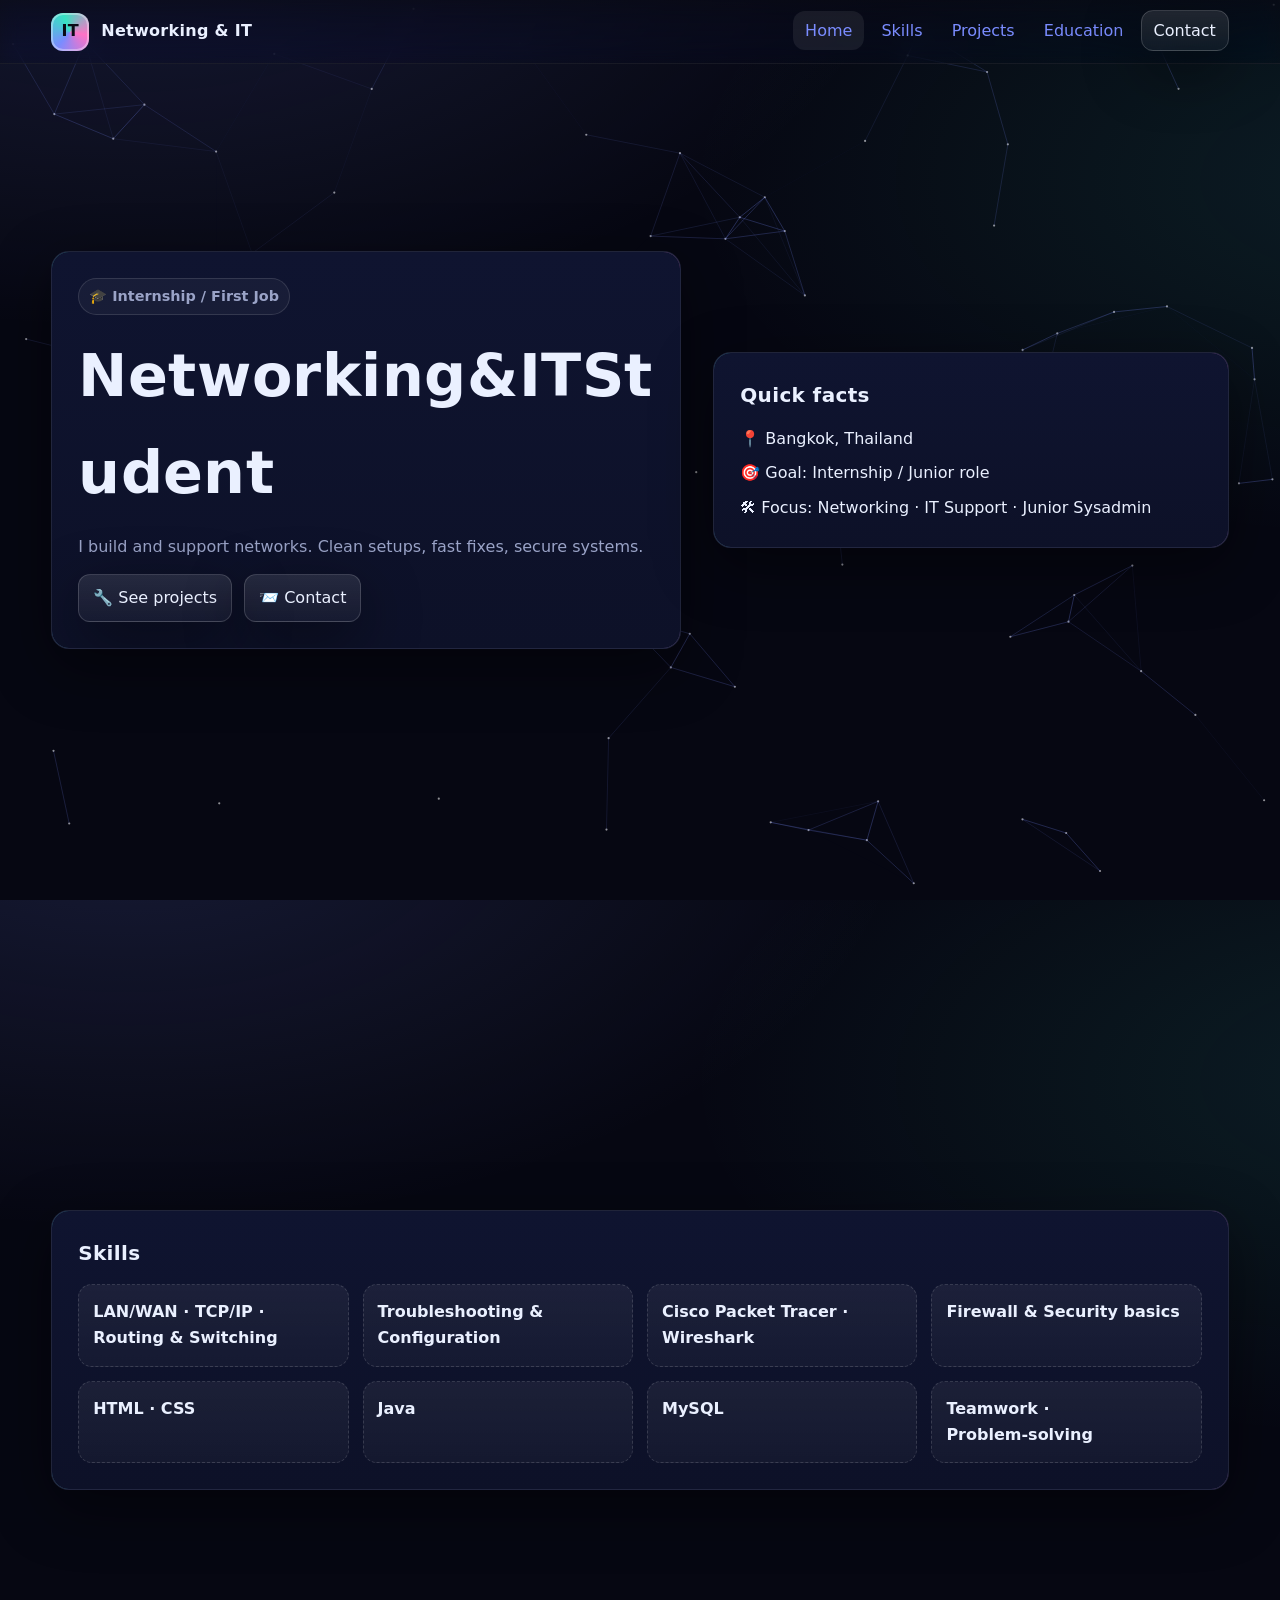
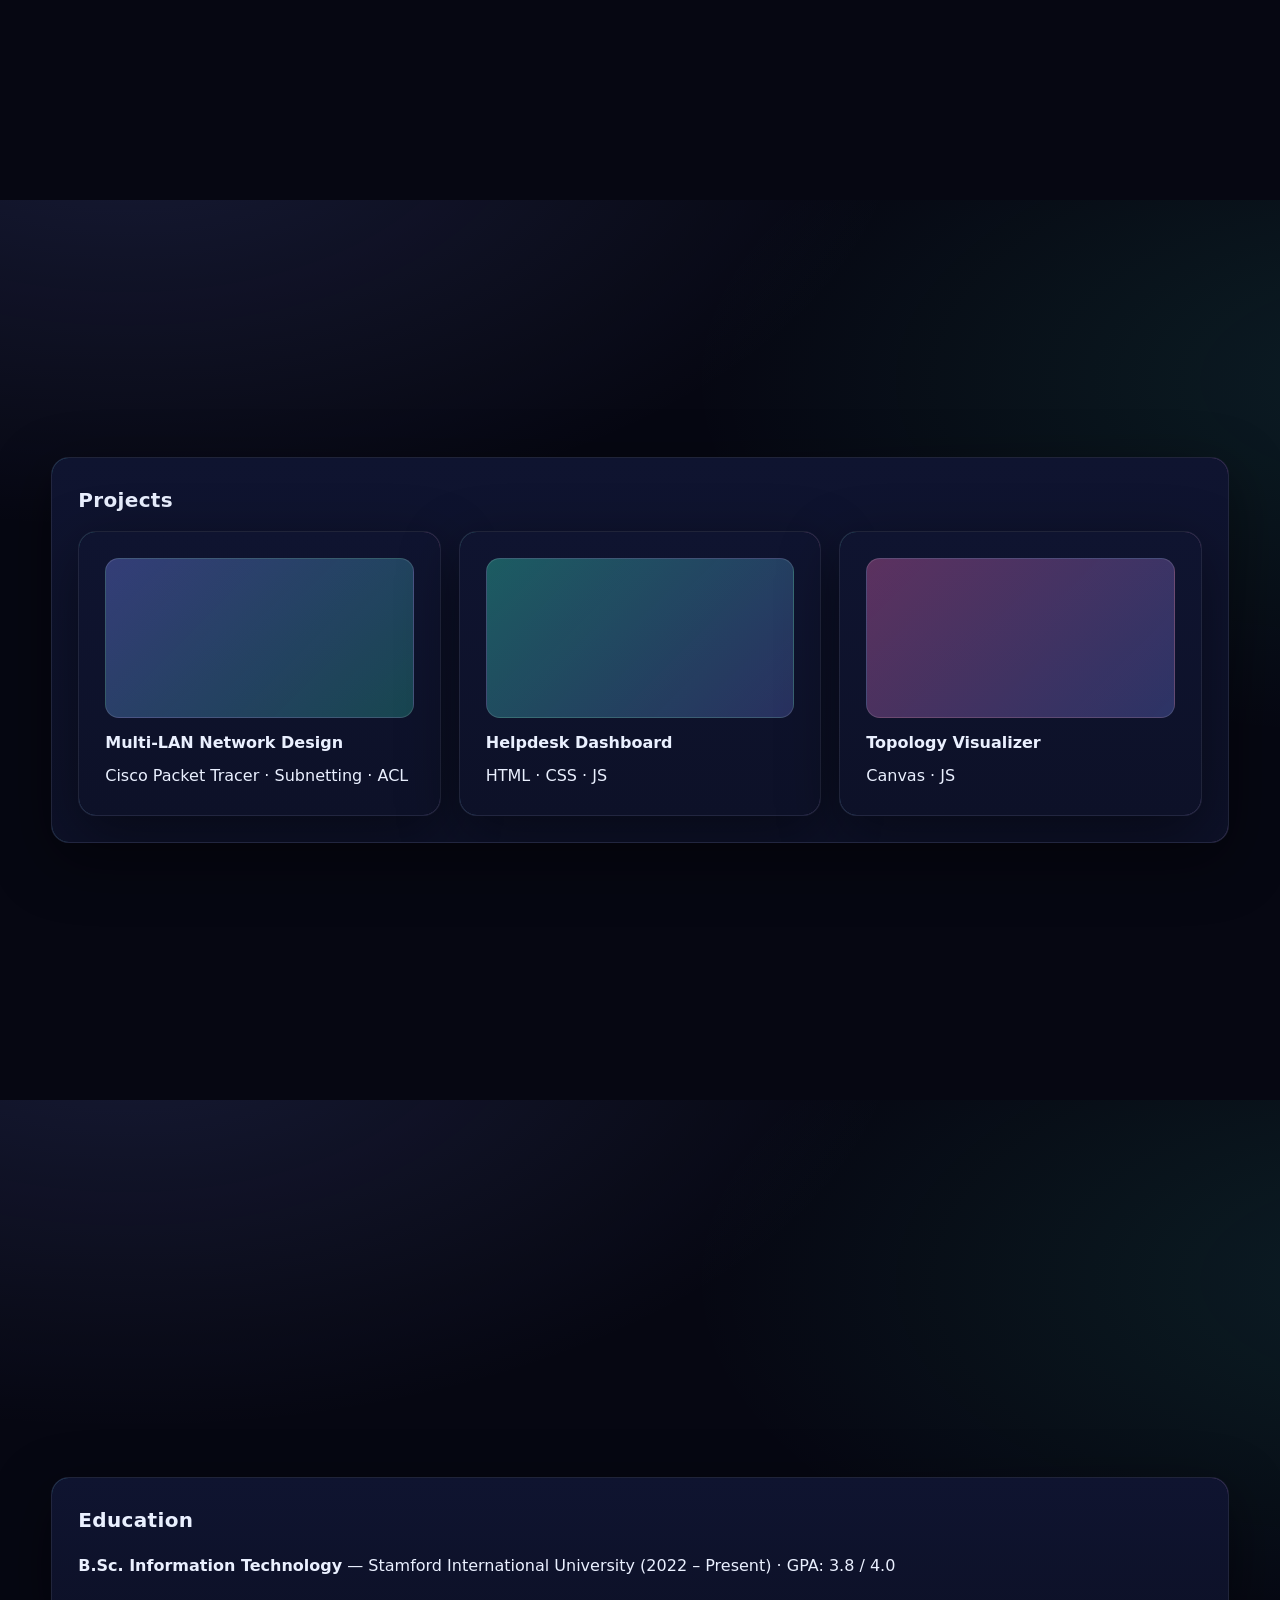
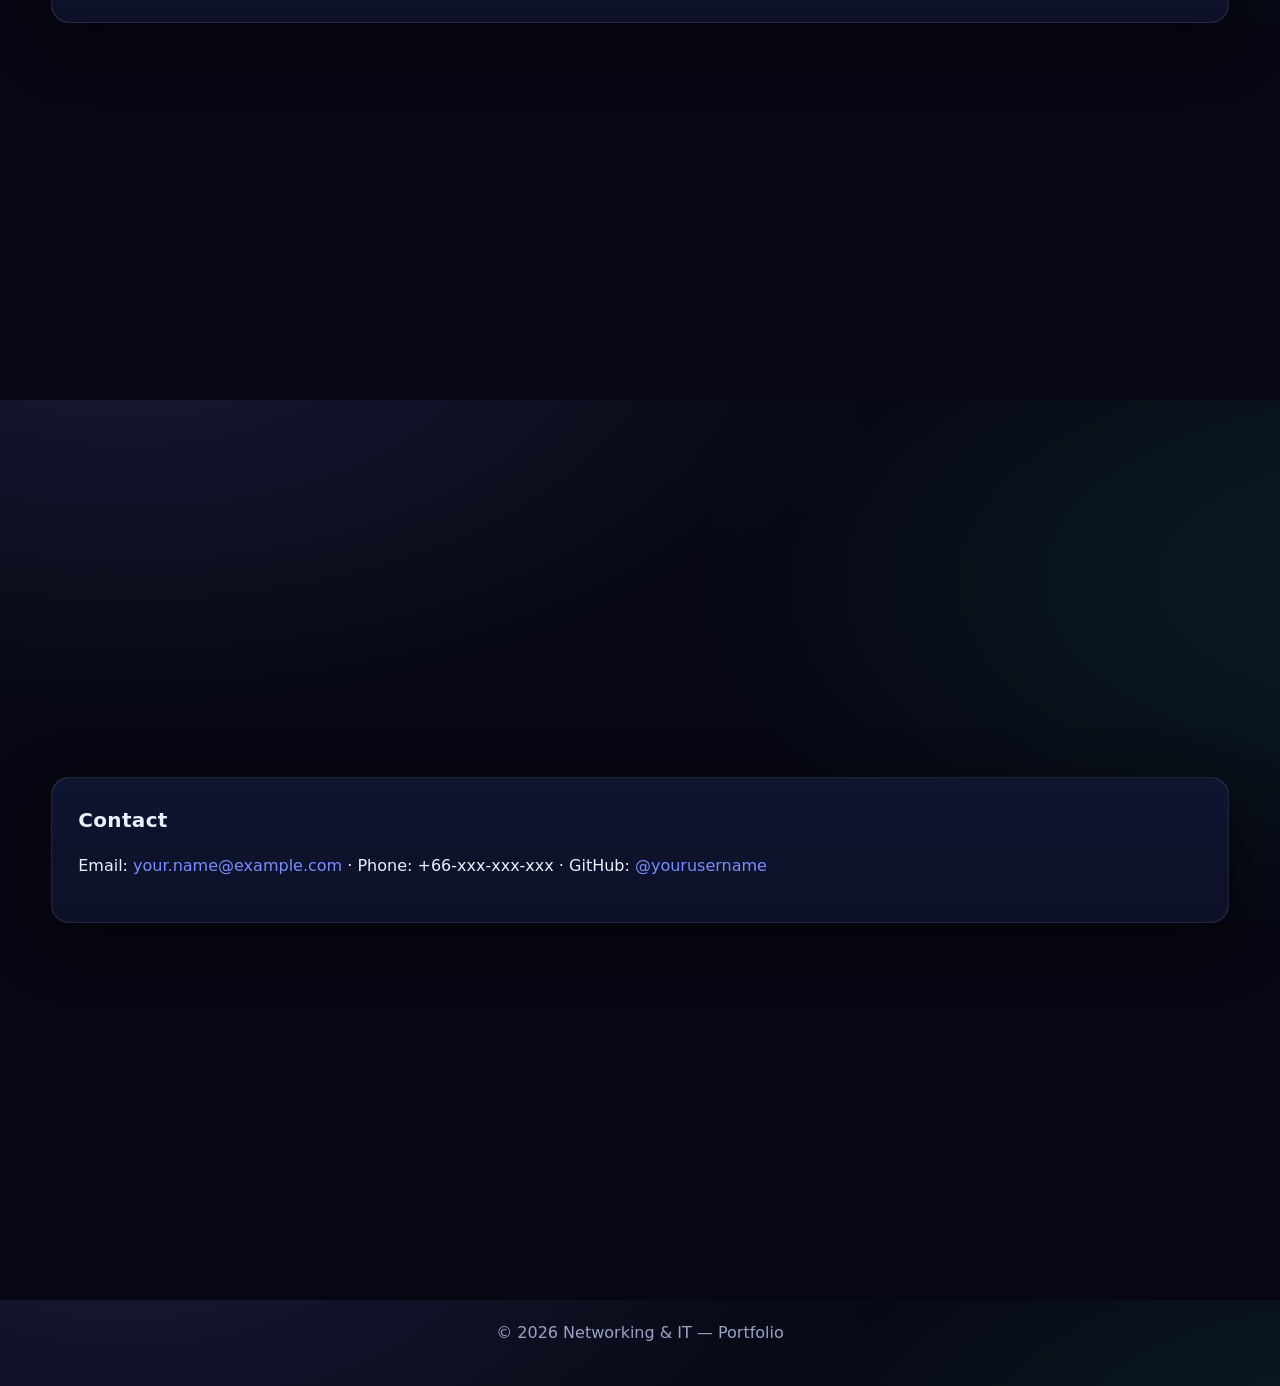
==== index.html @ df90eb50 "Add files via upload" ====
<!DOCTYPE html>
<html lang="en">
<head>
  <meta charset="utf-8" />
  <meta name="viewport" content="width=device-width, initial-scale=1" />
  <title>Networking & IT — Portfolio</title>
  <meta name="description" content="Advanced dark portfolio — full‑screen, animated title, interactive projects." />
  <style>
    /* =====================
       ADVANCED DARK — FULLSCREEN
       ===================== */
    :root{
      --bg:#060712;
      --pane:#0a0e1f;
      --card:#0f1430;
      --text:#eaf0ff;
      --muted:#9aa3c7;
      --accent:#7a8cff;  /* indigo */
      --teal:#36e3c2;    /* teal */
      --pink:#ff72c6;    /* pink */
      --ring:rgba(122,140,255,.35);
      --shadow:0 18px 60px rgba(0,0,0,.45);
      --radius:18px;
    }
    *{box-sizing:border-box}
    html,body{margin:0;height:100%;scroll-behavior:smooth}
    body{
      font:16px/1.65 Inter, ui-sans-serif, system-ui, -apple-system, Segoe UI, Roboto, Ubuntu, Cantarell, Noto Sans, Arial;
      color:var(--text);
      background:radial-gradient(1300px 700px at 10% -10%, rgba(122,140,255,.15), transparent 60%),
                 radial-gradient(1200px 600px at 110% 20%, rgba(54,227,194,.10), transparent 60%),
                 var(--bg);
      overflow-x:hidden;
    }

    /* Scroll snap for true full‑screen sections */
    main{scroll-snap-type:y mandatory}
    section{min-height:100vh; display:grid; place-items:center; padding:64px 24px; scroll-snap-align:start}

    a{color:var(--accent); text-decoration:none}
    a:hover{text-decoration:underline}
    .container{width:min(1200px, 92vw); margin:0 auto}

    /* ======== Fixed Glass Nav ======== */
    header{position:fixed; inset:0 0 auto 0; height:64px; z-index:60; display:grid; place-items:center; backdrop-filter:saturate(160%) blur(10px); background:linear-gradient(180deg, rgba(9,10,20,.65), rgba(9,10,20,.25)); border-bottom:1px solid rgba(255,255,255,.06)}
    .nav{width:min(1200px,92vw); display:flex; align-items:center; justify-content:space-between; gap:16px}
    .brand{display:flex; align-items:center; gap:12px; font-weight:800; letter-spacing:.3px}
    .logo{width:38px;height:38px;border-radius:12px;background:conic-gradient(from 220deg, var(--accent), var(--teal), var(--pink), var(--accent)); display:grid; place-items:center; color:#0a0b17; font-weight:900; box-shadow:inset 0 0 0 2px rgba(255,255,255,.35)}
    .nav a{padding:10px 12px; border-radius:12px}
    .nav a.active, .nav a:hover{background:rgba(255,255,255,.07)}
    .cta{border:1px solid rgba(255,255,255,.16); background:linear-gradient(180deg, rgba(255,255,255,.10), rgba(255,255,255,.04)); color:var(--text); padding:10px 14px; border-radius:12px; box-shadow:var(--shadow)}

    /* ======== Fancy Card ======== */
    .card{position:relative; background:linear-gradient(180deg, var(--card), #0d1128); border-radius:var(--radius); padding:26px; box-shadow:var(--shadow); overflow:hidden; border:1px solid rgba(255,255,255,.08)}
    .card::before{content:''; position:absolute; inset:-1px; border-radius:inherit; padding:1px; background:conic-gradient(from 180deg, rgba(122,140,255,.55), rgba(54,227,194,.45), rgba(255,114,198,.45), rgba(122,140,255,.55)); -webkit-mask:linear-gradient(#000 0 0) content-box, linear-gradient(#000 0 0); -webkit-mask-composite:xor; mask-composite:exclude; animation:spin 10s linear infinite}
    @keyframes spin{to{transform:rotate(1turn)}}

    /* ======== Hero ======== */
    .hero-grid{display:grid; grid-template-columns:1.1fr .9fr; gap:32px; align-items:center}
    .badge{display:inline-flex; gap:8px; align-items:center; padding:6px 10px; border-radius:999px; border:1px solid rgba(255,255,255,.12); background:rgba(255,255,255,.04); color:var(--muted); font-weight:700; font-size:.9rem}
    .subtitle{margin:12px 0 0; color:var(--muted)}

    /* Advanced Title Drop */
    h1{font-size:clamp(2.2rem, 4.6vw, 4rem); margin:12px 0 6px; letter-spacing:.4px; font-weight:900}
    .drop{display:inline-block; transform:translateY(-60px) rotateX(60deg); opacity:0; filter:blur(8px)}
    @keyframes drop { to { transform:translateY(0) rotateX(0); opacity:1; filter:blur(0) } }

    h2{font-size:1.25rem; letter-spacing:.35px; margin:0 0 14px}

    /* ======== Skills — badges only (no meters) ======== */
    .skills{display:grid; grid-template-columns:repeat(auto-fit, minmax(220px,1fr)); gap:14px}
    .skill{padding:14px; border-radius:14px; border:1px dashed rgba(255,255,255,.14); background:linear-gradient(180deg, rgba(255,255,255,.06), rgba(255,255,255,.03)); font-weight:700}

    /* ======== Projects ======== */
    .proj-grid{display:grid; grid-template-columns:repeat(auto-fit, minmax(280px,1fr)); gap:18px}
    .proj-card{cursor:pointer}
    .proj-visual{height:160px; border-radius:14px; background:linear-gradient(135deg, rgba(122,140,255,.35), rgba(54,227,194,.25)); border:1px solid rgba(255,255,255,.12); margin-bottom:12px; position:relative; overflow:hidden}
    .proj-visual::after{content:''; position:absolute; inset:-40% -40% auto auto; height:200%; width:200%; background:radial-gradient(600px 300px at 0% 0%, rgba(255,114,198,.25), transparent 30%); transform:rotate(25deg)}
    .proj-title{margin:4px 0 6px; font-weight:800}
    .proj-card.card{transition:transform .25s ease, box-shadow .25s ease}
    .proj-card.card:hover{transform:translateY(-4px); box-shadow:0 22px 60px rgba(0,0,0,.55)}

    /* ======== Modal Viewer ======== */
    dialog{width:min(940px, 92vw); border:none; padding:0; border-radius:20px; background:linear-gradient(180deg, var(--card), #0b0f25); color:var(--text); box-shadow:var(--shadow)}
    dialog::backdrop{background:rgba(0,0,0,.6)}
    .modal-head{display:flex; align-items:center; justify-content:space-between; gap:12px; padding:16px 20px; border-bottom:1px solid rgba(255,255,255,.08)}
    .modal-body{padding:16px 20px; display:grid; gap:12px}
    .actions{display:flex; gap:10px; flex-wrap:wrap}
    .btn{border:1px solid rgba(255,255,255,.16); background:linear-gradient(180deg, rgba(255,255,255,.10), rgba(255,255,255,.04)); color:var(--text); padding:10px 14px; border-radius:12px; display:inline-flex; align-items:center; gap:8px}
    .close{cursor:pointer}

    /* Reveal */
    .reveal{opacity:0; transform:translateY(18px); transition:all .7s cubic-bezier(.2,.7,0,1)}
    .reveal.in{opacity:1; transform:none}

    /* Particles BG */
    #fx{position:fixed; inset:0; z-index:-1}

    @media (max-width:1020px){ .hero-grid{grid-template-columns:1fr;} }
  </style>
</head>
<body>
  <canvas id="fx" aria-hidden="true"></canvas>

  <header>
    <div class="nav">
      <div class="brand">
        <div class="logo" aria-hidden>IT</div>
        <span>Networking & IT</span>
      </div>
      <nav>
        <a href="#home">Home</a>
        <a href="#skills">Skills</a>
        <a href="#projects">Projects</a>
        <a href="#education">Education</a>
        <a href="#contact" class="cta">Contact</a>
      </nav>
    </div>
  </header>

  <main>
    <!-- HERO (fullscreen) -->
    <section id="home">
      <div class="container hero-grid">
        <div class="card reveal">
          <span class="badge">🎓 Internship / First Job</span>
          <h1 id="title" aria-label="Networking and IT Student"></h1>
          <p class="subtitle">I build and support networks. Clean setups, fast fixes, secure systems.</p>
          <div style="display:flex; gap:12px; flex-wrap:wrap; margin-top:14px">
            <a class="cta" href="#projects">🔧 See projects</a>
            <a class="cta" href="#contact">📨 Contact</a>
          </div>
        </div>
        <div class="card reveal">
          <h2>Quick facts</h2>
          <div style="display:grid; gap:8px">
            <div>📍 Bangkok, Thailand</div>
            <div>🎯 Goal: Internship / Junior role</div>
            <div>🛠 Focus: Networking · IT Support · Junior Sysadmin</div>
          </div>
        </div>
      </div>
    </section>

    <!-- SKILLS (fullscreen) -->
    <section id="skills">
      <div class="container">
        <div class="card reveal">
          <h2>Skills</h2>
          <div class="skills">
            <div class="skill">LAN/WAN · TCP/IP · Routing & Switching</div>
            <div class="skill">Troubleshooting & Configuration</div>
            <div class="skill">Cisco Packet Tracer · Wireshark</div>
            <div class="skill">Firewall & Security basics</div>
            <div class="skill">HTML · CSS</div>
            <div class="skill">Java</div>
            <div class="skill">MySQL</div>
            <div class="skill">Teamwork · Problem‑solving</div>
          </div>
        </div>
      </div>
    </section>

    <!-- PROJECTS (fullscreen) -->
    <section id="projects">
      <div class="container">
        <div class="card reveal">
          <h2>Projects</h2>
          <div class="proj-grid">
            <!-- Project 1 -->
            <article class="proj-card card" data-title="Multi‑LAN Network Design" data-summary="Multiple LANs with routers and switches in Cisco Packet Tracer. Class C subnetting, router‑to‑router links." data-points='["VLAN segmentation & inter‑VLAN routing","Basic ACLs for segment rules","Validated with ping, traceroute & Wireshark"]' data-demo="#" data-repo="#">
              <div class="proj-visual" aria-hidden="true"></div>
              <div class="proj-title">Multi‑LAN Network Design</div>
              <div class="muted">Cisco Packet Tracer · Subnetting · ACL</div>
            </article>
            <!-- Project 2 (placeholder) -->
            <article class="proj-card card" data-title="Simple Helpdesk Dashboard" data-summary="A lightweight IT helpdesk dashboard mockup (HTML/CSS/JS). Ticket list, status filters, keyboard shortcuts." data-points='["Client‑side search & filter","LocalStorage mock data","Accessible keyboard nav"]' data-demo="#" data-repo="#">
              <div class="proj-visual" aria-hidden="true" style="background:linear-gradient(135deg, rgba(54,227,194,.35), rgba(122,140,255,.25))"></div>
              <div class="proj-title">Helpdesk Dashboard</div>
              <div class="muted">HTML · CSS · JS</div>
            </article>
            <!-- Project 3 (placeholder) -->
            <article class="proj-card card" data-title="Network Topology Visualizer" data-summary="Interactive topology nodes (pure JS). Drag to rearrange, lines auto‑connect." data-points='["Canvas drawing","Snap‑to grid","Export to PNG"]' data-demo="#" data-repo="#">
              <div class="proj-visual" aria-hidden="true" style="background:linear-gradient(135deg, rgba(255,114,198,.32), rgba(122,140,255,.28))"></div>
              <div class="proj-title">Topology Visualizer</div>
              <div class="muted">Canvas · JS</div>
            </article>
          </div>
        </div>
      </div>
    </section>

    <!-- EDUCATION (fullscreen) -->
    <section id="education">
      <div class="container">
        <div class="card reveal">
          <h2>Education</h2>
          <p><strong>B.Sc. Information Technology</strong> — Stamford International University (2022 – Present) · GPA: 3.8 / 4.0</p>
        </div>
      </div>
    </section>

    <!-- CONTACT (fullscreen) -->
    <section id="contact">
      <div class="container">
        <div class="card reveal">
          <h2>Contact</h2>
          <p>Email: <a href="mailto:your.name@example.com">your.name@example.com</a> · Phone: +66‑xxx‑xxx‑xxx · GitHub: <a href="https://github.com/yourusername">@yourusername</a></p>
        </div>
      </div>
    </section>
  </main>

  <footer style="text-align:center; padding:20px 0 40px; color:var(--muted)">© <span id="year"></span> Networking & IT — Portfolio</footer>

  <!-- Modal viewer -->
  <dialog id="viewer">
    <div class="modal-head">
      <strong id="m-title">Project</strong>
      <button class="btn close" id="m-close">✕ Close</button>
    </div>
    <div class="modal-body">
      <div id="m-visual" style="height:220px; border-radius:14px; background:linear-gradient(135deg, rgba(122,140,255,.35), rgba(54,227,194,.25)); border:1px solid rgba(255,255,255,.12)"></div>
      <p id="m-summary" class="muted"></p>
      <ul id="m-points" style="margin-left:18px"></ul>
      <div class="actions">
        <a id="m-demo" class="btn" target="_blank">🔗 Open demo</a>
        <a id="m-repo" class="btn" target="_blank">📦 View repo</a>
      </div>
    </div>
  </dialog>

  <script>
    // ===== Title: advanced drop letters =====
    const titleEl = document.getElementById('title');
    const titleText = 'Networking & IT Student';
    [...titleText].forEach((ch, i) => {
      const s = document.createElement('span');
      s.textContent = ch;
      s.className = 'drop';
      s.style.animation = `drop 800ms cubic-bezier(.2,.8,0,1) forwards`;
      s.style.animationDelay = `${i * 55}ms`;
      titleEl.appendChild(s);
    });

    // ===== Scroll reveal =====
    const io = new IntersectionObserver((entries)=>{
      entries.forEach(e=> e.isIntersecting && e.target.classList.add('in'));
    }, {threshold:.12});
    document.querySelectorAll('.reveal, section').forEach(el=>io.observe(el));

    // ===== Nav spy =====
    const links = [...document.querySelectorAll('header nav a[href^="#"]')];
    const secs = links.map(a=>document.querySelector(a.getAttribute('href'))).filter(Boolean);
    const spy = new IntersectionObserver((ents)=>{
      ents.forEach(ent=>{
        if(ent.isIntersecting){
          links.forEach(a=>a.classList.toggle('active', a.getAttribute('href') === '#' + ent.target.id));
        }
      })
    }, {rootMargin:'-50% 0px -45% 0px'});
    secs.forEach(s=>spy.observe(s));

    // ===== Particles background =====
    const cvs = document.getElementById('fx');
    const ctx = cvs.getContext('2d');
    let W=0,H=0, dots=[]; const N=80;
    const resize=()=>{ W=window.innerWidth; H=window.innerHeight; cvs.width=W; cvs.height=H; }
    window.addEventListener('resize', resize); resize();
    for(let i=0;i<N;i++) dots.push({x:Math.random()*W, y:Math.random()*H, vx:(Math.random()-0.5)*0.25, vy:(Math.random()-0.5)*0.25});
    function draw(){
      ctx.clearRect(0,0,W,H);
      for(const d of dots){
        d.x+=d.vx; d.y+=d.vy;
        if(d.x<0||d.x>W) d.vx*=-1; if(d.y<0||d.y>H) d.vy*=-1;
        ctx.beginPath(); ctx.arc(d.x,d.y,1.1,0,Math.PI*2); ctx.fillStyle='rgba(255,255,255,.55)'; ctx.fill();
      }
      for(let i=0;i<N;i++){
        for(let j=i+1;j<N;j++){
          const dx=dots[i].x-dots[j].x, dy=dots[i].y-dots[j].y; const dist=dx*dx+dy*dy;
          if(dist< 120*120){ ctx.strokeStyle=`rgba(122,140,255,${1 - dist/(120*120)})`; ctx.lineWidth=.3; ctx.beginPath(); ctx.moveTo(dots[i].x,dots[i].y); ctx.lineTo(dots[j].x,dots[j].y); ctx.stroke(); }
        }
      }
      requestAnimationFrame(draw);
    }
    draw();

    // ===== Interactive Projects: Modal viewer =====
    const dlg = document.getElementById('viewer');
    const mTitle = document.getElementById('m-title');
    const mSummary = document.getElementById('m-summary');
    const mPoints = document.getElementById('m-points');
    const mDemo = document.getElementById('m-demo');
    const mRepo = document.getElementById('m-repo');
    const mVisual = document.getElementById('m-visual');

    document.querySelectorAll('.proj-card').forEach(card=>{
      card.addEventListener('click', ()=>{
        const title = card.dataset.title;
        const summary = card.dataset.summary;
        const points = JSON.parse(card.dataset.points || '[]');
        const demo = card.dataset.demo || '#';
        const repo = card.dataset.repo || '#';

        mTitle.textContent = title;
        mSummary.textContent = summary;
        mPoints.innerHTML = '';
        points.forEach(p=>{ const li=document.createElement('li'); li.textContent=p; mPoints.appendChild(li); });
        mDemo.href = demo; mRepo.href = repo;

        // Visual theme from the card
        const vis = card.querySelector('.proj-visual');
        const bg = getComputedStyle(vis).backgroundImage;
        mVisual.style.backgroundImage = bg;

        if(typeof dlg.showModal === 'function'){ dlg.showModal(); }
        else { dlg.setAttribute('open',''); }
      });
    });

    document.getElementById('m-close').addEventListener('click', ()=> dlg.close());
    dlg.addEventListener('click', (e)=>{ if(e.target === dlg) dlg.close(); });
    window.addEventListener('keydown', (e)=>{ if(e.key==='Escape' && dlg.open) dlg.close(); });

    // ===== Prevent scroll jump when using anchor links (account for fixed header) =====
    const HEADER_H = 64;
    const scrollToWithOffset = (el)=>{
      const y = el.getBoundingClientRect().top + window.scrollY - HEADER_H + 1;
      window.scrollTo({ top:y, behavior:'smooth' });
    };
    document.querySelectorAll('header nav a[href^="#"]').forEach(a=>{
      a.addEventListener('click', (e)=>{
        const id = a.getAttribute('href');
        const el = document.querySelector(id);
        if(el){ e.preventDefault(); scrollToWithOffset(el); }
      })
    });

    // Footer year
    document.getElementById('year').textContent = new Date().getFullYear();
  </script>
</body>
</html>
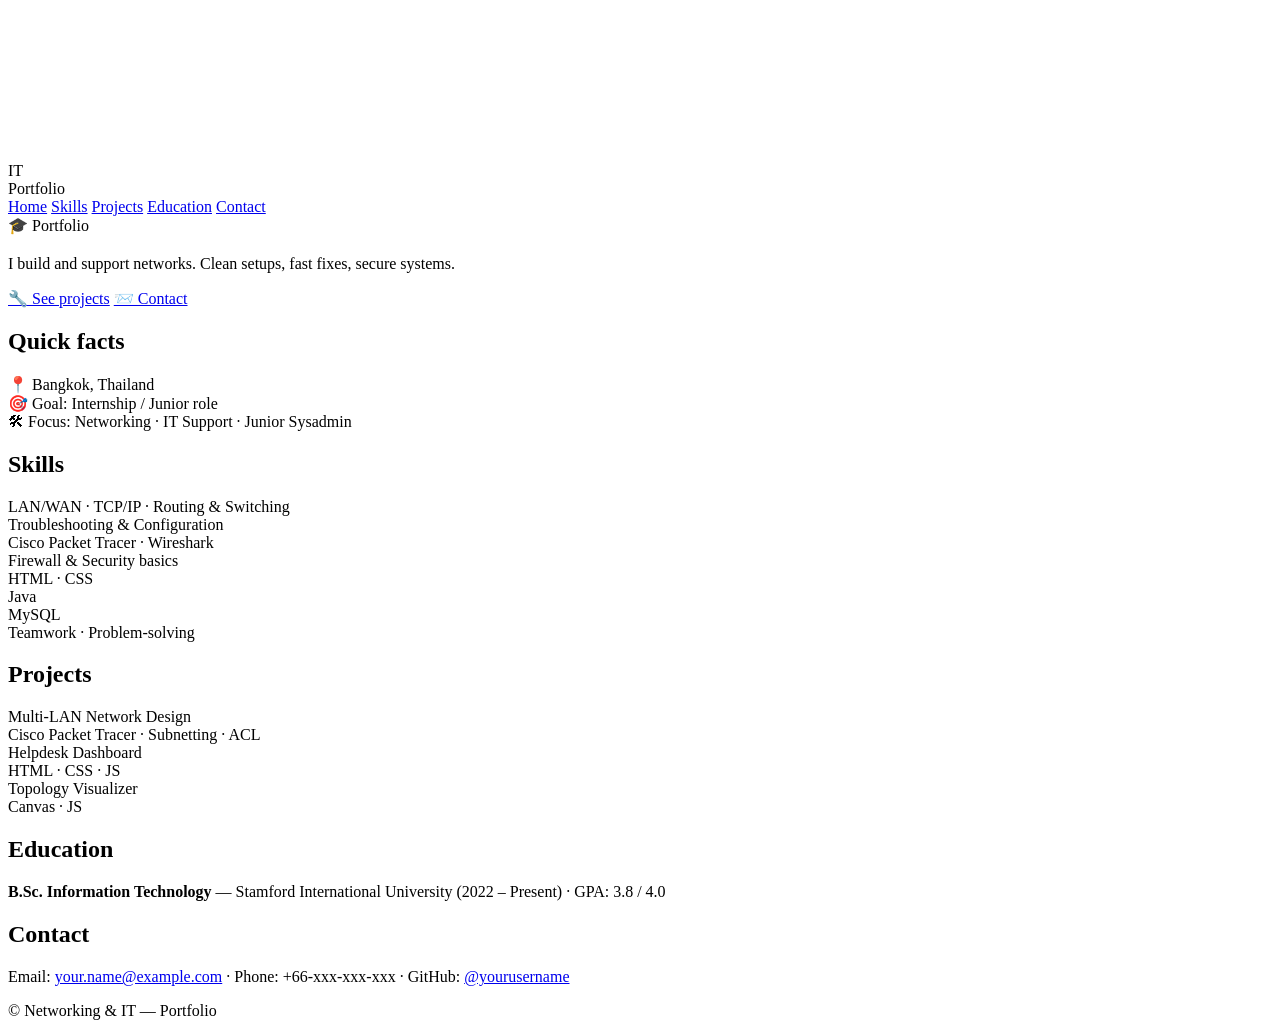
==== commit e3f9e96f: "index.html" ====
--- a/index.html
+++ b/index.html
@@ -3,101 +3,11 @@
 <head>
   <meta charset="utf-8" />
   <meta name="viewport" content="width=device-width, initial-scale=1" />
-  <title>Networking & IT — Portfolio</title>
-  <meta name="description" content="Advanced dark portfolio — full‑screen, animated title, interactive projects." />
-  <style>
-    /* =====================
-       ADVANCED DARK — FULLSCREEN
-       ===================== */
-    :root{
-      --bg:#060712;
-      --pane:#0a0e1f;
-      --card:#0f1430;
-      --text:#eaf0ff;
-      --muted:#9aa3c7;
-      --accent:#7a8cff;  /* indigo */
-      --teal:#36e3c2;    /* teal */
-      --pink:#ff72c6;    /* pink */
-      --ring:rgba(122,140,255,.35);
-      --shadow:0 18px 60px rgba(0,0,0,.45);
-      --radius:18px;
-    }
-    *{box-sizing:border-box}
-    html,body{margin:0;height:100%;scroll-behavior:smooth}
-    body{
-      font:16px/1.65 Inter, ui-sans-serif, system-ui, -apple-system, Segoe UI, Roboto, Ubuntu, Cantarell, Noto Sans, Arial;
-      color:var(--text);
-      background:radial-gradient(1300px 700px at 10% -10%, rgba(122,140,255,.15), transparent 60%),
-                 radial-gradient(1200px 600px at 110% 20%, rgba(54,227,194,.10), transparent 60%),
-                 var(--bg);
-      overflow-x:hidden;
-    }
+  <title>HeintThantKyaw — Portfolio</title>
+  <meta name="description" content="Advanced dark portfolio — full-screen, animated title, interactive projects." />
 
-    /* Scroll snap for true full‑screen sections */
-    main{scroll-snap-type:y mandatory}
-    section{min-height:100vh; display:grid; place-items:center; padding:64px 24px; scroll-snap-align:start}
-
-    a{color:var(--accent); text-decoration:none}
-    a:hover{text-decoration:underline}
-    .container{width:min(1200px, 92vw); margin:0 auto}
-
-    /* ======== Fixed Glass Nav ======== */
-    header{position:fixed; inset:0 0 auto 0; height:64px; z-index:60; display:grid; place-items:center; backdrop-filter:saturate(160%) blur(10px); background:linear-gradient(180deg, rgba(9,10,20,.65), rgba(9,10,20,.25)); border-bottom:1px solid rgba(255,255,255,.06)}
-    .nav{width:min(1200px,92vw); display:flex; align-items:center; justify-content:space-between; gap:16px}
-    .brand{display:flex; align-items:center; gap:12px; font-weight:800; letter-spacing:.3px}
-    .logo{width:38px;height:38px;border-radius:12px;background:conic-gradient(from 220deg, var(--accent), var(--teal), var(--pink), var(--accent)); display:grid; place-items:center; color:#0a0b17; font-weight:900; box-shadow:inset 0 0 0 2px rgba(255,255,255,.35)}
-    .nav a{padding:10px 12px; border-radius:12px}
-    .nav a.active, .nav a:hover{background:rgba(255,255,255,.07)}
-    .cta{border:1px solid rgba(255,255,255,.16); background:linear-gradient(180deg, rgba(255,255,255,.10), rgba(255,255,255,.04)); color:var(--text); padding:10px 14px; border-radius:12px; box-shadow:var(--shadow)}
-
-    /* ======== Fancy Card ======== */
-    .card{position:relative; background:linear-gradient(180deg, var(--card), #0d1128); border-radius:var(--radius); padding:26px; box-shadow:var(--shadow); overflow:hidden; border:1px solid rgba(255,255,255,.08)}
-    .card::before{content:''; position:absolute; inset:-1px; border-radius:inherit; padding:1px; background:conic-gradient(from 180deg, rgba(122,140,255,.55), rgba(54,227,194,.45), rgba(255,114,198,.45), rgba(122,140,255,.55)); -webkit-mask:linear-gradient(#000 0 0) content-box, linear-gradient(#000 0 0); -webkit-mask-composite:xor; mask-composite:exclude; animation:spin 10s linear infinite}
-    @keyframes spin{to{transform:rotate(1turn)}}
-
-    /* ======== Hero ======== */
-    .hero-grid{display:grid; grid-template-columns:1.1fr .9fr; gap:32px; align-items:center}
-    .badge{display:inline-flex; gap:8px; align-items:center; padding:6px 10px; border-radius:999px; border:1px solid rgba(255,255,255,.12); background:rgba(255,255,255,.04); color:var(--muted); font-weight:700; font-size:.9rem}
-    .subtitle{margin:12px 0 0; color:var(--muted)}
-
-    /* Advanced Title Drop */
-    h1{font-size:clamp(2.2rem, 4.6vw, 4rem); margin:12px 0 6px; letter-spacing:.4px; font-weight:900}
-    .drop{display:inline-block; transform:translateY(-60px) rotateX(60deg); opacity:0; filter:blur(8px)}
-    @keyframes drop { to { transform:translateY(0) rotateX(0); opacity:1; filter:blur(0) } }
-
-    h2{font-size:1.25rem; letter-spacing:.35px; margin:0 0 14px}
-
-    /* ======== Skills — badges only (no meters) ======== */
-    .skills{display:grid; grid-template-columns:repeat(auto-fit, minmax(220px,1fr)); gap:14px}
-    .skill{padding:14px; border-radius:14px; border:1px dashed rgba(255,255,255,.14); background:linear-gradient(180deg, rgba(255,255,255,.06), rgba(255,255,255,.03)); font-weight:700}
-
-    /* ======== Projects ======== */
-    .proj-grid{display:grid; grid-template-columns:repeat(auto-fit, minmax(280px,1fr)); gap:18px}
-    .proj-card{cursor:pointer}
-    .proj-visual{height:160px; border-radius:14px; background:linear-gradient(135deg, rgba(122,140,255,.35), rgba(54,227,194,.25)); border:1px solid rgba(255,255,255,.12); margin-bottom:12px; position:relative; overflow:hidden}
-    .proj-visual::after{content:''; position:absolute; inset:-40% -40% auto auto; height:200%; width:200%; background:radial-gradient(600px 300px at 0% 0%, rgba(255,114,198,.25), transparent 30%); transform:rotate(25deg)}
-    .proj-title{margin:4px 0 6px; font-weight:800}
-    .proj-card.card{transition:transform .25s ease, box-shadow .25s ease}
-    .proj-card.card:hover{transform:translateY(-4px); box-shadow:0 22px 60px rgba(0,0,0,.55)}
-
-    /* ======== Modal Viewer ======== */
-    dialog{width:min(940px, 92vw); border:none; padding:0; border-radius:20px; background:linear-gradient(180deg, var(--card), #0b0f25); color:var(--text); box-shadow:var(--shadow)}
-    dialog::backdrop{background:rgba(0,0,0,.6)}
-    .modal-head{display:flex; align-items:center; justify-content:space-between; gap:12px; padding:16px 20px; border-bottom:1px solid rgba(255,255,255,.08)}
-    .modal-body{padding:16px 20px; display:grid; gap:12px}
-    .actions{display:flex; gap:10px; flex-wrap:wrap}
-    .btn{border:1px solid rgba(255,255,255,.16); background:linear-gradient(180deg, rgba(255,255,255,.10), rgba(255,255,255,.04)); color:var(--text); padding:10px 14px; border-radius:12px; display:inline-flex; align-items:center; gap:8px}
-    .close{cursor:pointer}
-
-    /* Reveal */
-    .reveal{opacity:0; transform:translateY(18px); transition:all .7s cubic-bezier(.2,.7,0,1)}
-    .reveal.in{opacity:1; transform:none}
-
-    /* Particles BG */
-    #fx{position:fixed; inset:0; z-index:-1}
-
-    @media (max-width:1020px){ .hero-grid{grid-template-columns:1fr;} }
-  </style>
+  <!-- Custom CSS -->
+  <link rel="stylesheet" href="css/style.css" />
 </head>
 <body>
   <canvas id="fx" aria-hidden="true"></canvas>
@@ -106,7 +16,7 @@
     <div class="nav">
       <div class="brand">
         <div class="logo" aria-hidden>IT</div>
-        <span>Networking & IT</span>
+        <span>Portfolio</span>
       </div>
       <nav>
         <a href="#home">Home</a>
@@ -123,17 +33,17 @@
     <section id="home">
       <div class="container hero-grid">
         <div class="card reveal">
-          <span class="badge">🎓 Internship / First Job</span>
-          <h1 id="title" aria-label="Networking and IT Student"></h1>
+          <span class="badge">🎓 Portfolio</span>
+          <h1 id="title" aria-label="HeintThantKyaw"></h1>
           <p class="subtitle">I build and support networks. Clean setups, fast fixes, secure systems.</p>
-          <div style="display:flex; gap:12px; flex-wrap:wrap; margin-top:14px">
+          <div class="actions-row">
             <a class="cta" href="#projects">🔧 See projects</a>
             <a class="cta" href="#contact">📨 Contact</a>
           </div>
         </div>
         <div class="card reveal">
           <h2>Quick facts</h2>
-          <div style="display:grid; gap:8px">
+          <div class="facts">
             <div>📍 Bangkok, Thailand</div>
             <div>🎯 Goal: Internship / Junior role</div>
             <div>🛠 Focus: Networking · IT Support · Junior Sysadmin</div>
@@ -155,7 +65,7 @@
             <div class="skill">HTML · CSS</div>
             <div class="skill">Java</div>
             <div class="skill">MySQL</div>
-            <div class="skill">Teamwork · Problem‑solving</div>
+            <div class="skill">Teamwork · Problem-solving</div>
           </div>
         </div>
       </div>
@@ -168,20 +78,36 @@
           <h2>Projects</h2>
           <div class="proj-grid">
             <!-- Project 1 -->
-            <article class="proj-card card" data-title="Multi‑LAN Network Design" data-summary="Multiple LANs with routers and switches in Cisco Packet Tracer. Class C subnetting, router‑to‑router links." data-points='["VLAN segmentation & inter‑VLAN routing","Basic ACLs for segment rules","Validated with ping, traceroute & Wireshark"]' data-demo="#" data-repo="#">
+            <article class="proj-card card"
+              data-title="Multi-LAN Network Design"
+              data-summary="Multiple LANs with routers and switches in Cisco Packet Tracer. Class C subnetting, router-to-router links."
+              data-points='["VLAN segmentation & inter-VLAN routing","Basic ACLs for segment rules","Validated with ping, traceroute & Wireshark"]'
+              data-demo="#" data-repo="#">
               <div class="proj-visual" aria-hidden="true"></div>
-              <div class="proj-title">Multi‑LAN Network Design</div>
+              <div class="proj-title">Multi-LAN Network Design</div>
               <div class="muted">Cisco Packet Tracer · Subnetting · ACL</div>
             </article>
+
             <!-- Project 2 (placeholder) -->
-            <article class="proj-card card" data-title="Simple Helpdesk Dashboard" data-summary="A lightweight IT helpdesk dashboard mockup (HTML/CSS/JS). Ticket list, status filters, keyboard shortcuts." data-points='["Client‑side search & filter","LocalStorage mock data","Accessible keyboard nav"]' data-demo="#" data-repo="#">
-              <div class="proj-visual" aria-hidden="true" style="background:linear-gradient(135deg, rgba(54,227,194,.35), rgba(122,140,255,.25))"></div>
+            <article class="proj-card card"
+              data-title="Simple Helpdesk Dashboard"
+              data-summary="A lightweight IT helpdesk dashboard mockup (HTML/CSS/JS). Ticket list, status filters, keyboard shortcuts."
+              data-points='["Client-side search & filter","LocalStorage mock data","Accessible keyboard nav"]'
+              data-demo="#" data-repo="#">
+              <div class="proj-visual" aria-hidden="true"
+                   style="background:linear-gradient(135deg, rgba(54,227,194,.35), rgba(122,140,255,.25))"></div>
               <div class="proj-title">Helpdesk Dashboard</div>
               <div class="muted">HTML · CSS · JS</div>
             </article>
+
             <!-- Project 3 (placeholder) -->
-            <article class="proj-card card" data-title="Network Topology Visualizer" data-summary="Interactive topology nodes (pure JS). Drag to rearrange, lines auto‑connect." data-points='["Canvas drawing","Snap‑to grid","Export to PNG"]' data-demo="#" data-repo="#">
-              <div class="proj-visual" aria-hidden="true" style="background:linear-gradient(135deg, rgba(255,114,198,.32), rgba(122,140,255,.28))"></div>
+            <article class="proj-card card"
+              data-title="Network Topology Visualizer"
+              data-summary="Interactive topology nodes (pure JS). Drag to rearrange, lines auto-connect."
+              data-points='["Canvas drawing","Snap-to grid","Export to PNG"]'
+              data-demo="#" data-repo="#">
+              <div class="proj-visual" aria-hidden="true"
+                   style="background:linear-gradient(135deg, rgba(255,114,198,.32), rgba(122,140,255,.28))"></div>
               <div class="proj-title">Topology Visualizer</div>
               <div class="muted">Canvas · JS</div>
             </article>
@@ -205,13 +131,16 @@
       <div class="container">
         <div class="card reveal">
           <h2>Contact</h2>
-          <p>Email: <a href="mailto:your.name@example.com">your.name@example.com</a> · Phone: +66‑xxx‑xxx‑xxx · GitHub: <a href="https://github.com/yourusername">@yourusername</a></p>
+          <p>Email: <a href="mailto:your.name@example.com">your.name@example.com</a> · Phone: +66-xxx-xxx-xxx · GitHub:
+            <a href="https://github.com/yourusername">@yourusername</a></p>
         </div>
       </div>
     </section>
   </main>
 
-  <footer style="text-align:center; padding:20px 0 40px; color:var(--muted)">© <span id="year"></span> Networking & IT — Portfolio</footer>
+  <footer>
+    © <span id="year"></span> Networking & IT — Portfolio
+  </footer>
 
   <!-- Modal viewer -->
   <dialog id="viewer">
@@ -220,9 +149,9 @@
       <button class="btn close" id="m-close">✕ Close</button>
     </div>
     <div class="modal-body">
-      <div id="m-visual" style="height:220px; border-radius:14px; background:linear-gradient(135deg, rgba(122,140,255,.35), rgba(54,227,194,.25)); border:1px solid rgba(255,255,255,.12)"></div>
+      <div id="m-visual" class="m-visual"></div>
       <p id="m-summary" class="muted"></p>
-      <ul id="m-points" style="margin-left:18px"></ul>
+      <ul id="m-points" class="m-points"></ul>
       <div class="actions">
         <a id="m-demo" class="btn" target="_blank">🔗 Open demo</a>
         <a id="m-repo" class="btn" target="_blank">📦 View repo</a>
@@ -230,114 +159,7 @@
     </div>
   </dialog>
 
-  <script>
-    // ===== Title: advanced drop letters =====
-    const titleEl = document.getElementById('title');
-    const titleText = 'Networking & IT Student';
-    [...titleText].forEach((ch, i) => {
-      const s = document.createElement('span');
-      s.textContent = ch;
-      s.className = 'drop';
-      s.style.animation = `drop 800ms cubic-bezier(.2,.8,0,1) forwards`;
-      s.style.animationDelay = `${i * 55}ms`;
-      titleEl.appendChild(s);
-    });
-
-    // ===== Scroll reveal =====
-    const io = new IntersectionObserver((entries)=>{
-      entries.forEach(e=> e.isIntersecting && e.target.classList.add('in'));
-    }, {threshold:.12});
-    document.querySelectorAll('.reveal, section').forEach(el=>io.observe(el));
-
-    // ===== Nav spy =====
-    const links = [...document.querySelectorAll('header nav a[href^="#"]')];
-    const secs = links.map(a=>document.querySelector(a.getAttribute('href'))).filter(Boolean);
-    const spy = new IntersectionObserver((ents)=>{
-      ents.forEach(ent=>{
-        if(ent.isIntersecting){
-          links.forEach(a=>a.classList.toggle('active', a.getAttribute('href') === '#' + ent.target.id));
-        }
-      })
-    }, {rootMargin:'-50% 0px -45% 0px'});
-    secs.forEach(s=>spy.observe(s));
-
-    // ===== Particles background =====
-    const cvs = document.getElementById('fx');
-    const ctx = cvs.getContext('2d');
-    let W=0,H=0, dots=[]; const N=80;
-    const resize=()=>{ W=window.innerWidth; H=window.innerHeight; cvs.width=W; cvs.height=H; }
-    window.addEventListener('resize', resize); resize();
-    for(let i=0;i<N;i++) dots.push({x:Math.random()*W, y:Math.random()*H, vx:(Math.random()-0.5)*0.25, vy:(Math.random()-0.5)*0.25});
-    function draw(){
-      ctx.clearRect(0,0,W,H);
-      for(const d of dots){
-        d.x+=d.vx; d.y+=d.vy;
-        if(d.x<0||d.x>W) d.vx*=-1; if(d.y<0||d.y>H) d.vy*=-1;
-        ctx.beginPath(); ctx.arc(d.x,d.y,1.1,0,Math.PI*2); ctx.fillStyle='rgba(255,255,255,.55)'; ctx.fill();
-      }
-      for(let i=0;i<N;i++){
-        for(let j=i+1;j<N;j++){
-          const dx=dots[i].x-dots[j].x, dy=dots[i].y-dots[j].y; const dist=dx*dx+dy*dy;
-          if(dist< 120*120){ ctx.strokeStyle=`rgba(122,140,255,${1 - dist/(120*120)})`; ctx.lineWidth=.3; ctx.beginPath(); ctx.moveTo(dots[i].x,dots[i].y); ctx.lineTo(dots[j].x,dots[j].y); ctx.stroke(); }
-        }
-      }
-      requestAnimationFrame(draw);
-    }
-    draw();
-
-    // ===== Interactive Projects: Modal viewer =====
-    const dlg = document.getElementById('viewer');
-    const mTitle = document.getElementById('m-title');
-    const mSummary = document.getElementById('m-summary');
-    const mPoints = document.getElementById('m-points');
-    const mDemo = document.getElementById('m-demo');
-    const mRepo = document.getElementById('m-repo');
-    const mVisual = document.getElementById('m-visual');
-
-    document.querySelectorAll('.proj-card').forEach(card=>{
-      card.addEventListener('click', ()=>{
-        const title = card.dataset.title;
-        const summary = card.dataset.summary;
-        const points = JSON.parse(card.dataset.points || '[]');
-        const demo = card.dataset.demo || '#';
-        const repo = card.dataset.repo || '#';
-
-        mTitle.textContent = title;
-        mSummary.textContent = summary;
-        mPoints.innerHTML = '';
-        points.forEach(p=>{ const li=document.createElement('li'); li.textContent=p; mPoints.appendChild(li); });
-        mDemo.href = demo; mRepo.href = repo;
-
-        // Visual theme from the card
-        const vis = card.querySelector('.proj-visual');
-        const bg = getComputedStyle(vis).backgroundImage;
-        mVisual.style.backgroundImage = bg;
-
-        if(typeof dlg.showModal === 'function'){ dlg.showModal(); }
-        else { dlg.setAttribute('open',''); }
-      });
-    });
-
-    document.getElementById('m-close').addEventListener('click', ()=> dlg.close());
-    dlg.addEventListener('click', (e)=>{ if(e.target === dlg) dlg.close(); });
-    window.addEventListener('keydown', (e)=>{ if(e.key==='Escape' && dlg.open) dlg.close(); });
-
-    // ===== Prevent scroll jump when using anchor links (account for fixed header) =====
-    const HEADER_H = 64;
-    const scrollToWithOffset = (el)=>{
-      const y = el.getBoundingClientRect().top + window.scrollY - HEADER_H + 1;
-      window.scrollTo({ top:y, behavior:'smooth' });
-    };
-    document.querySelectorAll('header nav a[href^="#"]').forEach(a=>{
-      a.addEventListener('click', (e)=>{
-        const id = a.getAttribute('href');
-        const el = document.querySelector(id);
-        if(el){ e.preventDefault(); scrollToWithOffset(el); }
-      })
-    });
-
-    // Footer year
-    document.getElementById('year').textContent = new Date().getFullYear();
-  </script>
+  <!-- Custom JS -->
+  <script src="js/script.js" defer></script>
 </body>
 </html>
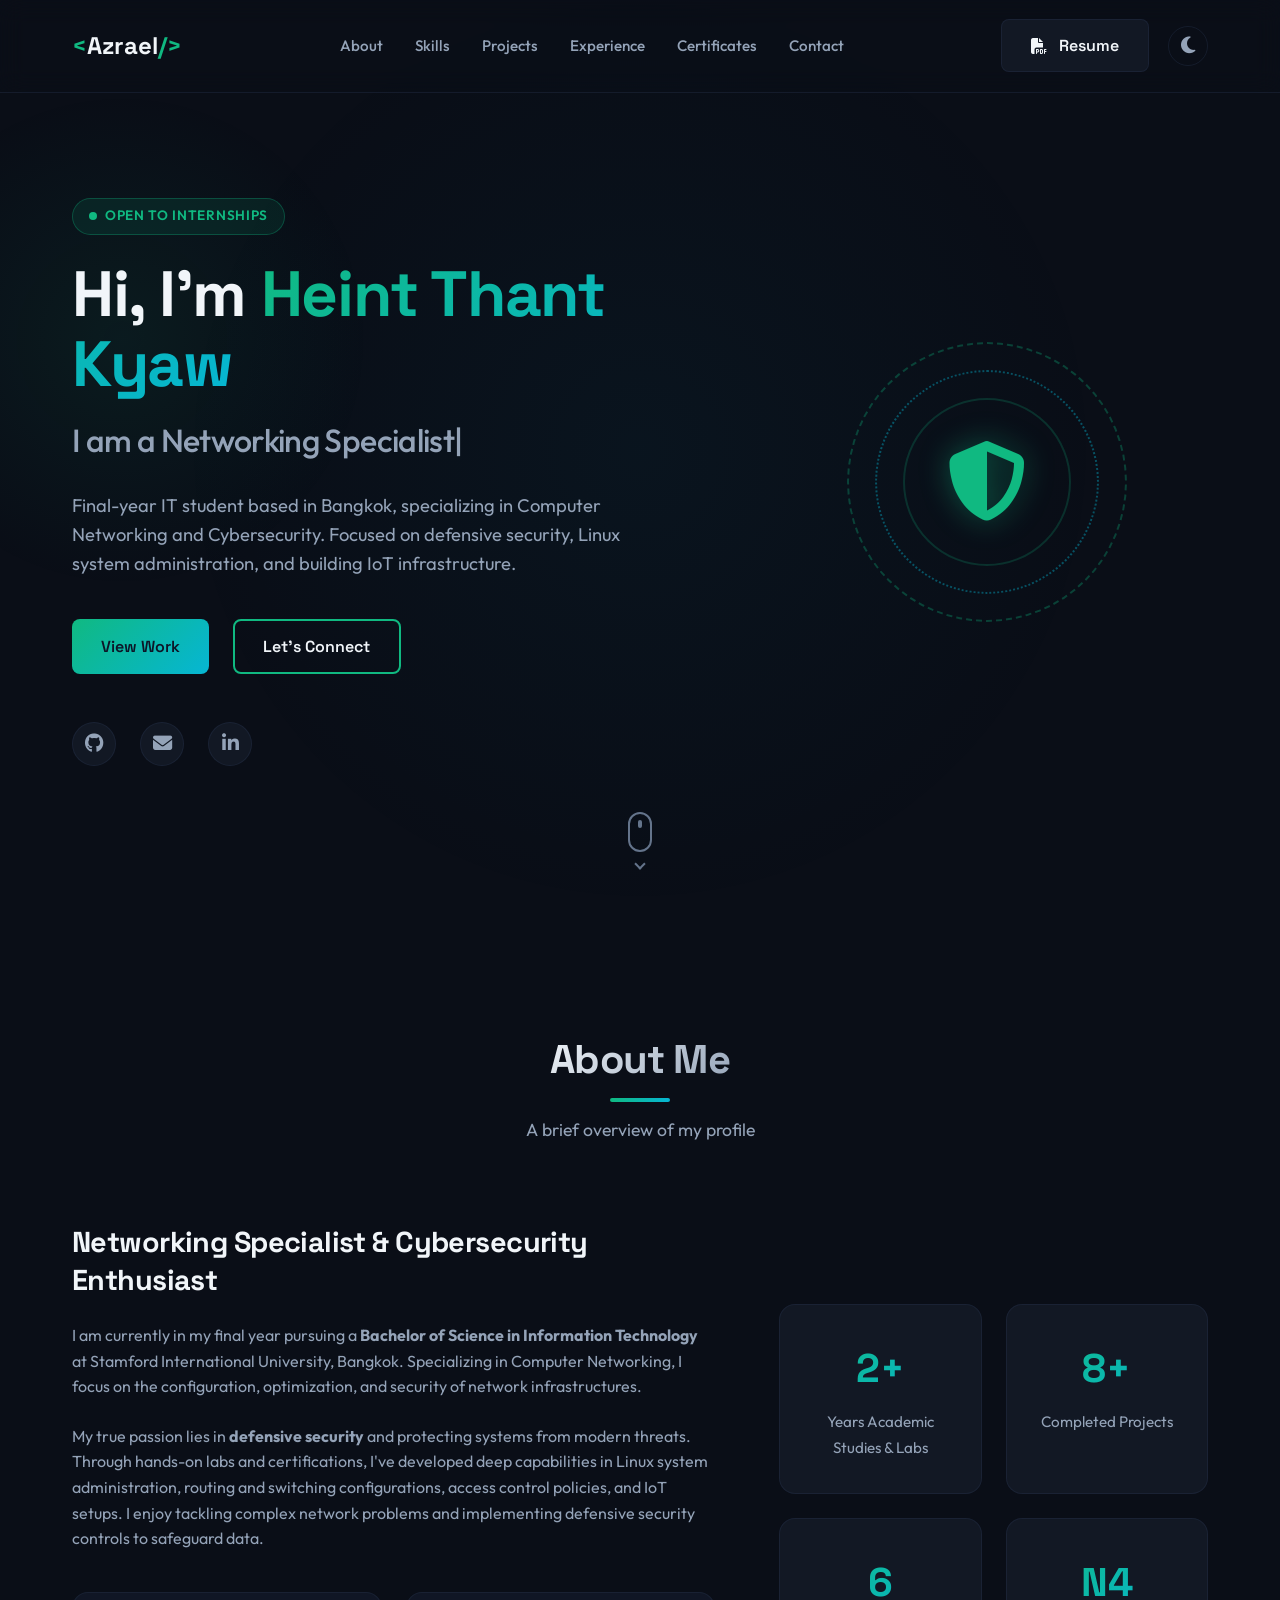
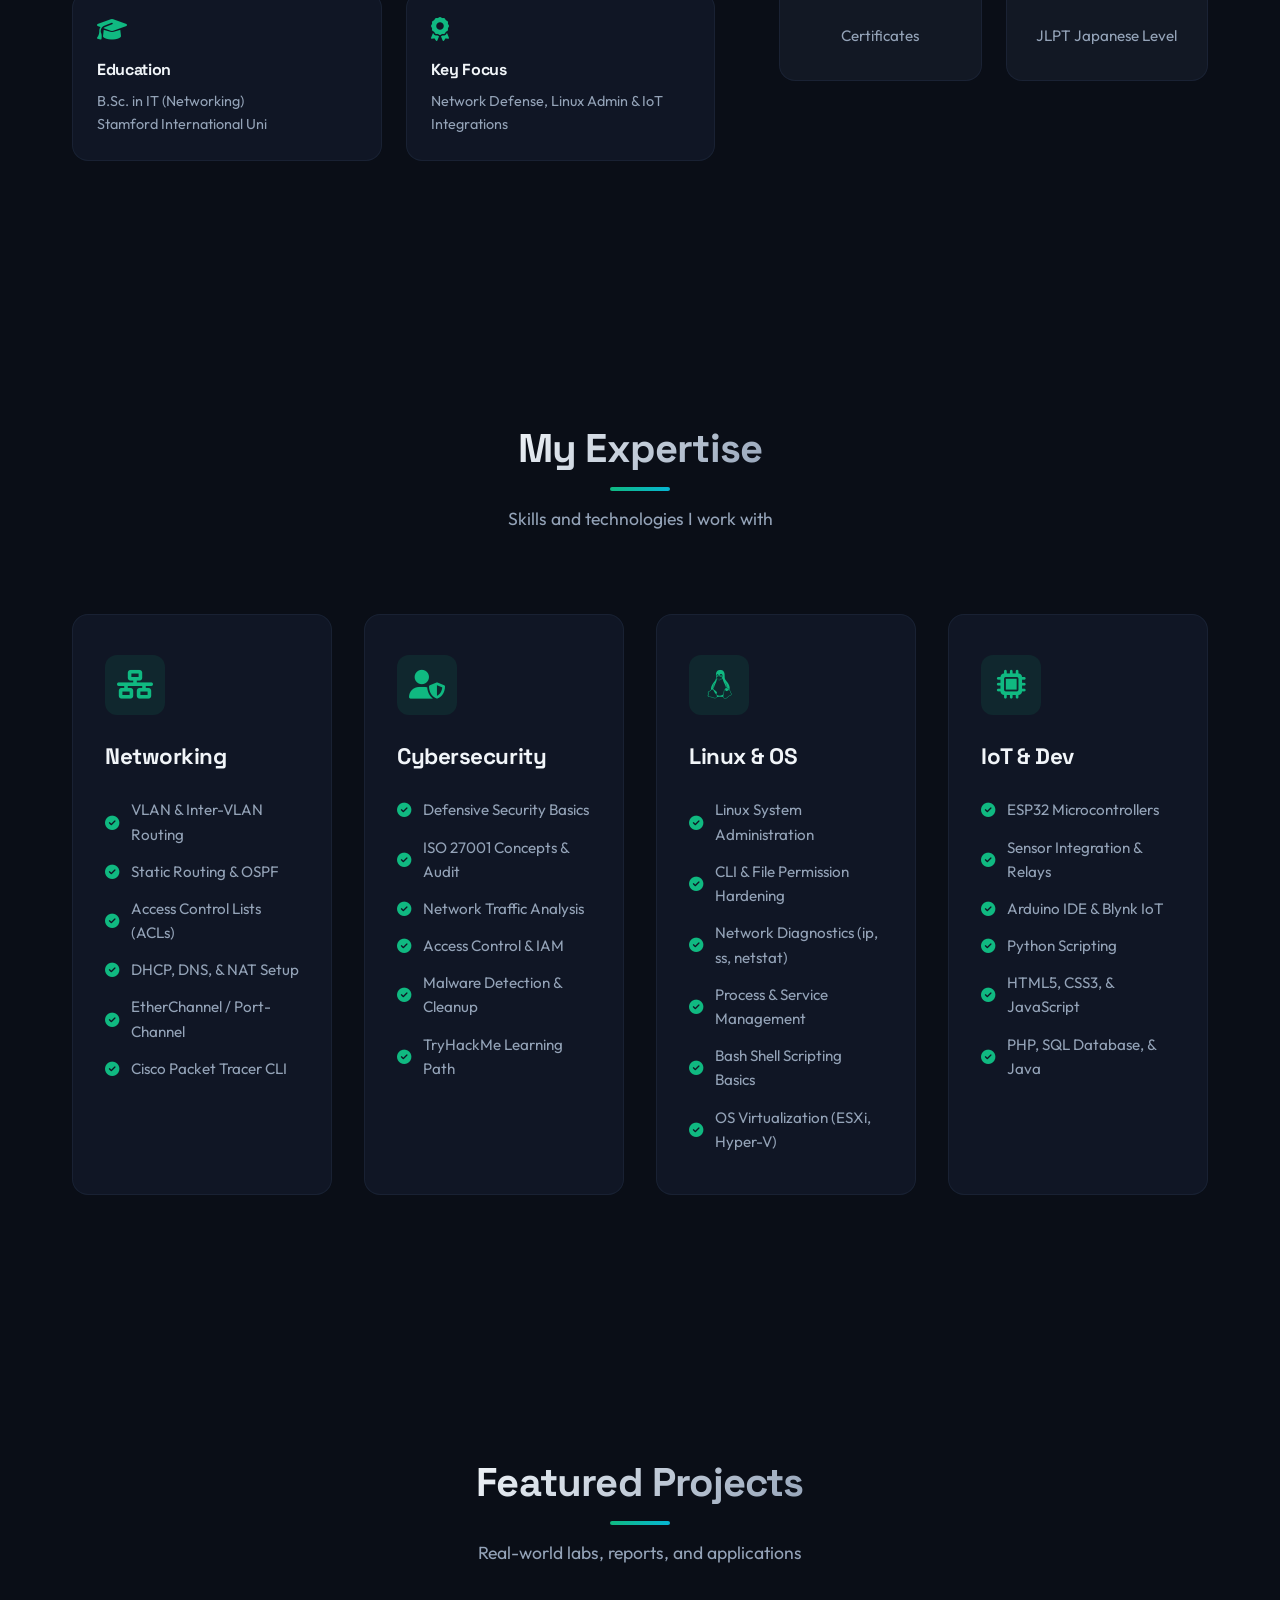
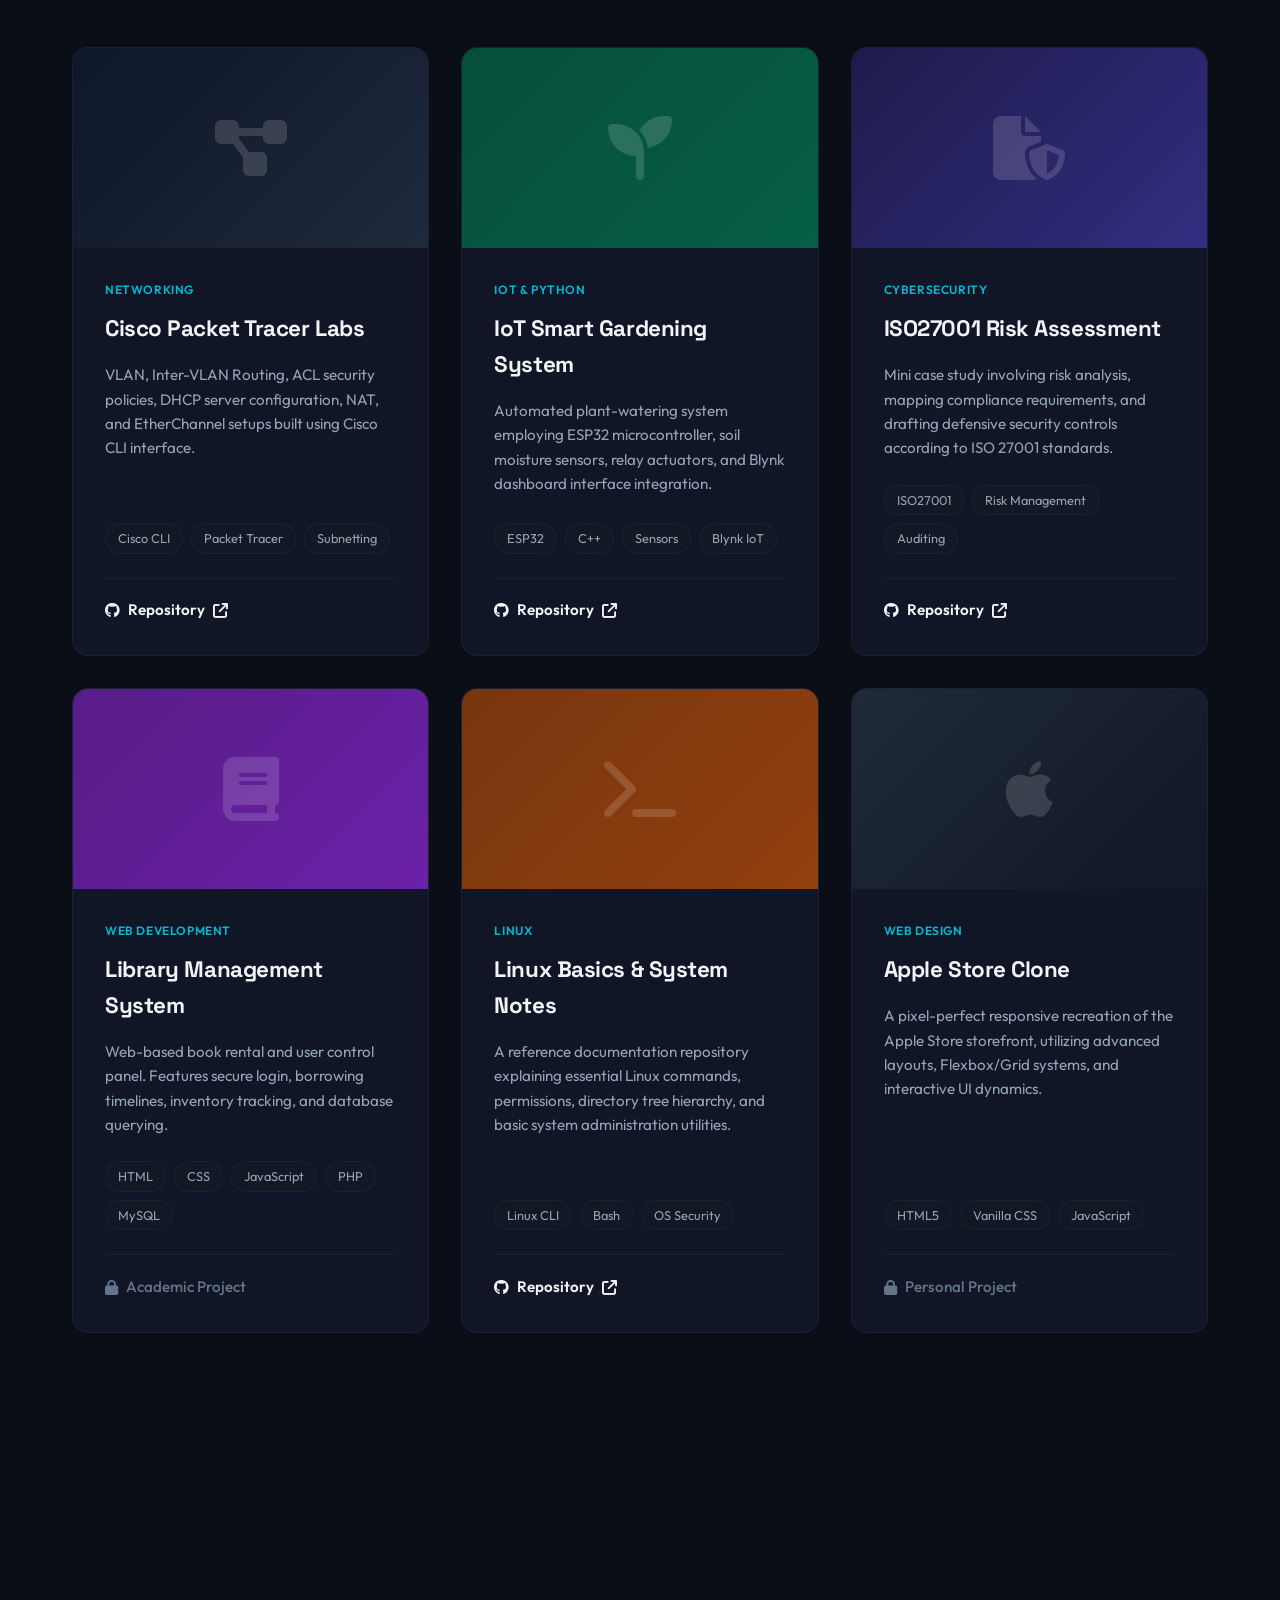
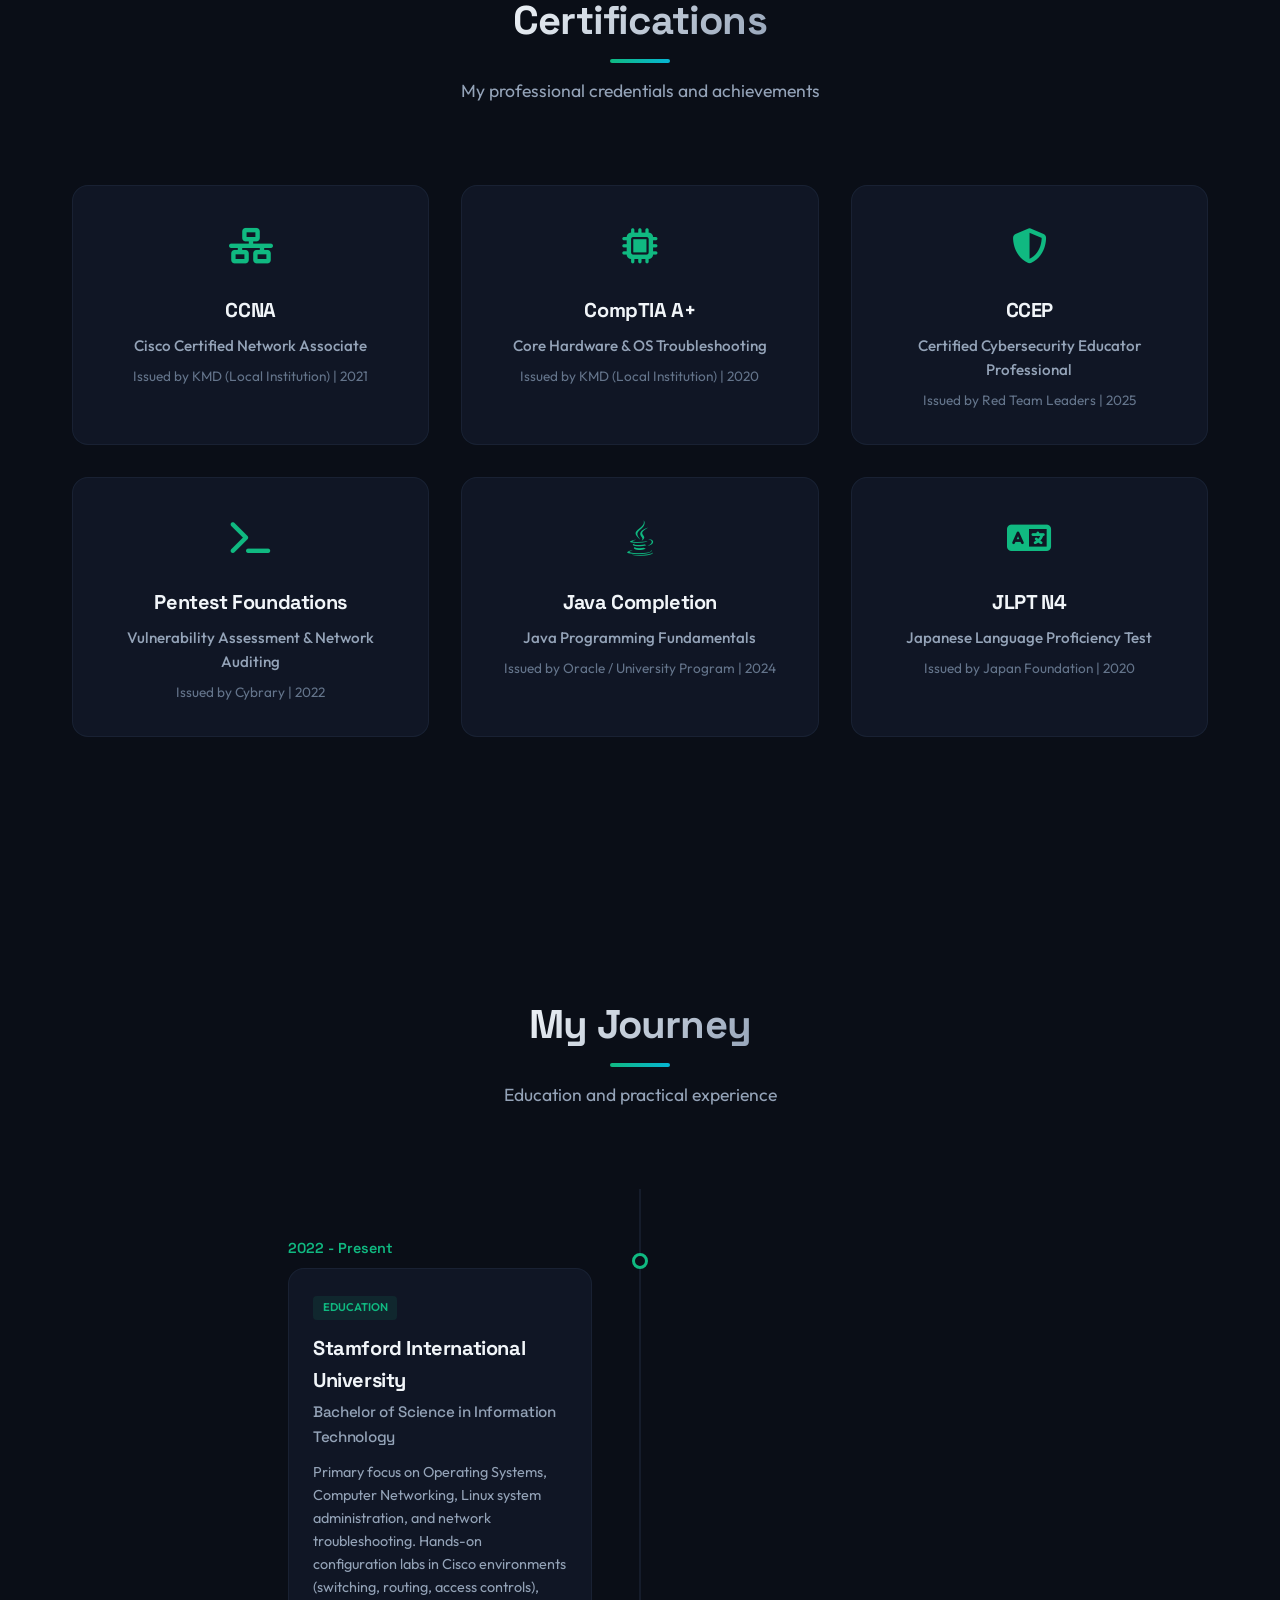
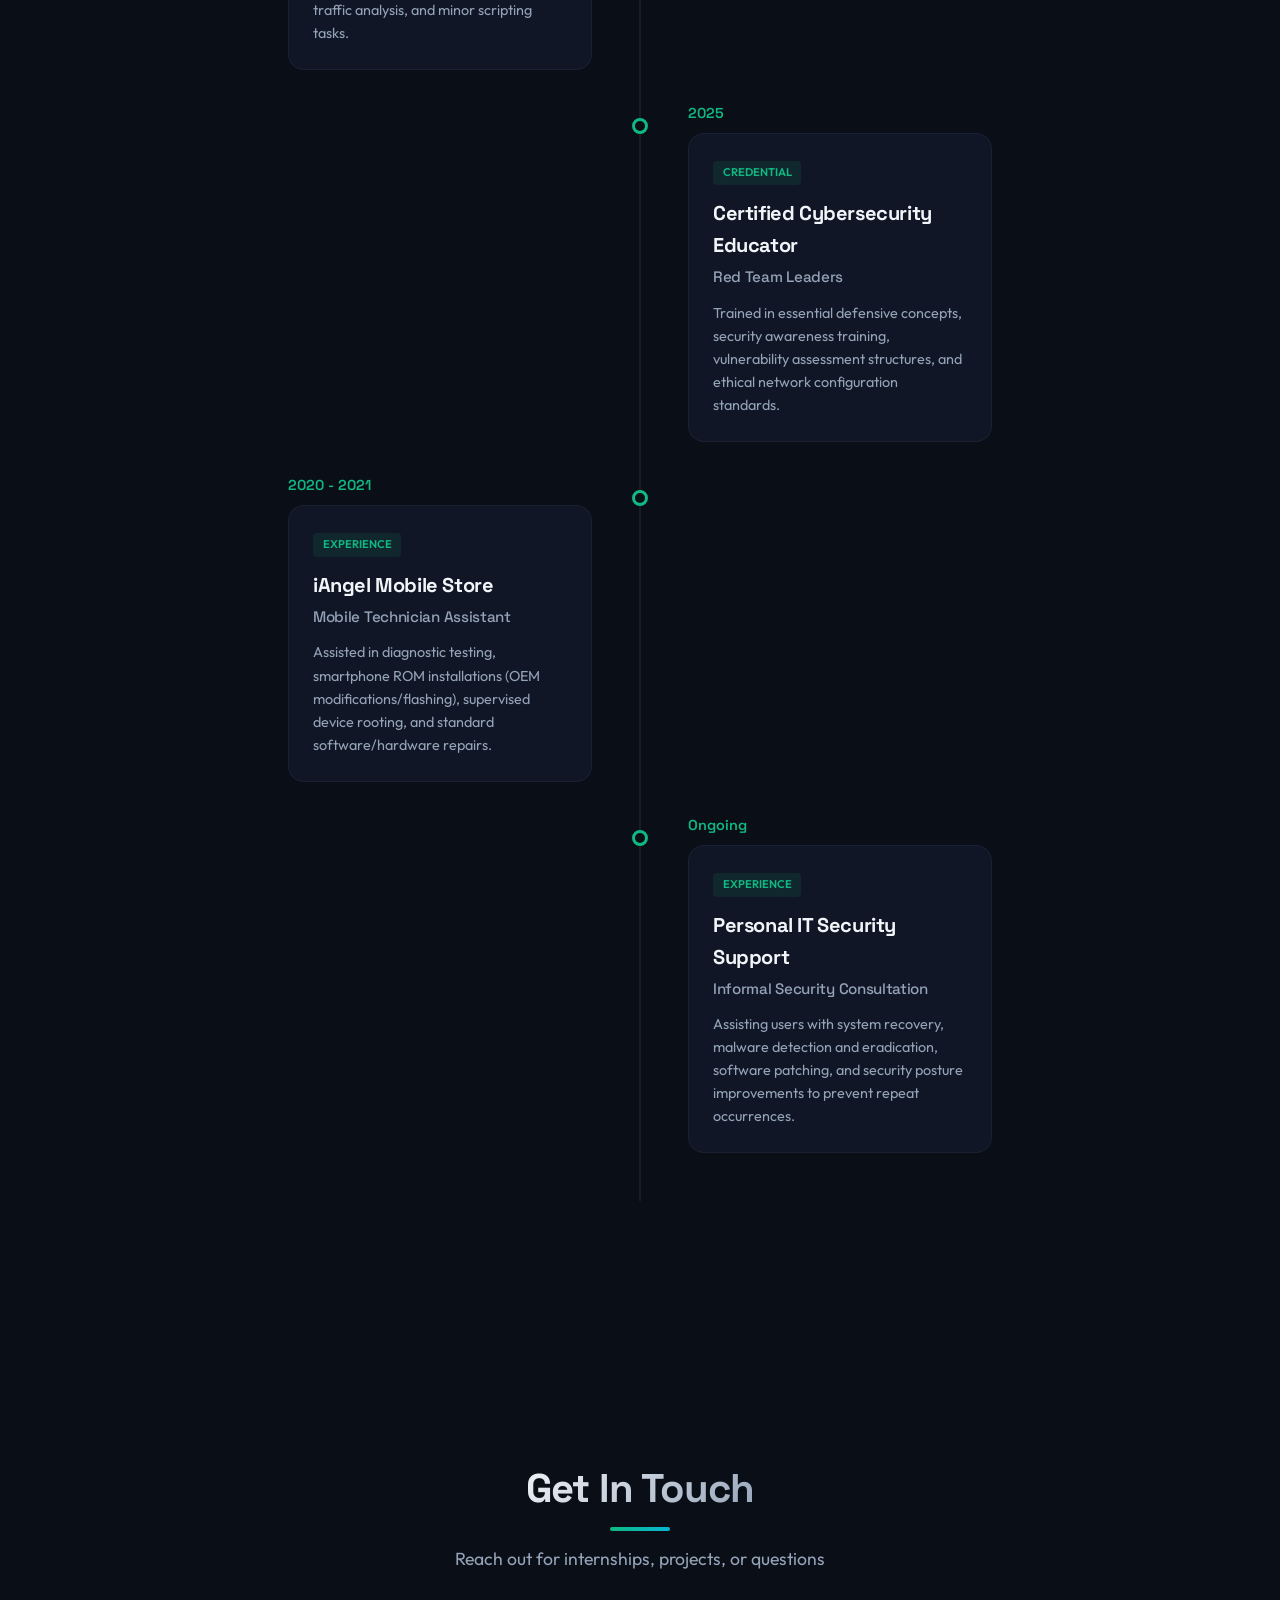
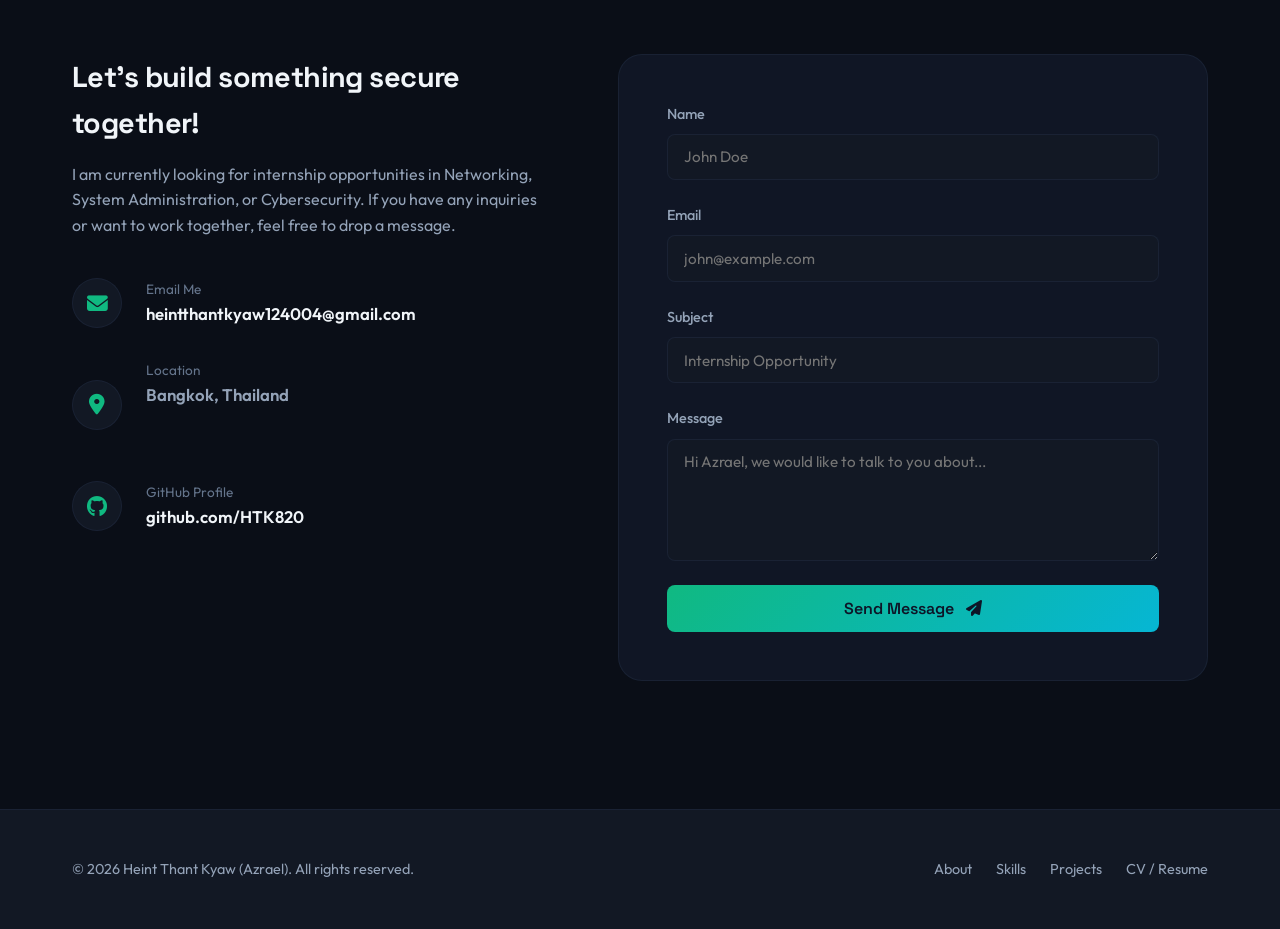
==== commit eb7fcf18: "Add files via upload" ====
--- a/index.html
+++ b/index.html
@@ -1,165 +1,581 @@
 <!DOCTYPE html>
 <html lang="en">
 <head>
-  <meta charset="utf-8" />
-  <meta name="viewport" content="width=device-width, initial-scale=1" />
-  <title>HeintThantKyaw — Portfolio</title>
-  <meta name="description" content="Advanced dark portfolio — full-screen, animated title, interactive projects." />
-
-  <!-- Custom CSS -->
-  <link rel="stylesheet" href="css/style.css" />
+    <meta charset="UTF-8">
+    <meta name="viewport" content="width=device-width, initial-scale=1.0">
+    <title>Heint Thant Kyaw (Azrael) | Networking & Cybersecurity Portfolio</title>
+    <meta name="description" content="Professional portfolio of Heint Thant Kyaw (Azrael), specializing in Computer Networking, Cybersecurity, Linux System Administration, and IoT. Check out my projects, skills, and certifications.">
+    <meta name="keywords" content="Heint Thant Kyaw, Azrael, Networking, Cybersecurity, Linux, System Administration, CCNA, CompTIA A+, IoT, ESP32, Portfolio">
+    <meta name="author" content="Heint Thant Kyaw">
+    
+    <!-- Open Graph / Facebook -->
+    <meta property="og:type" content="website">
+    <meta property="og:title" content="Heint Thant Kyaw (Azrael) | Networking & Cybersecurity Portfolio">
+    <meta property="og:description" content="Professional portfolio of Heint Thant Kyaw (Azrael) showcasing projects and expertise in IT infrastructure, networking labs, Linux, and cybersecurity.">
+    
+    <!-- Google Fonts -->
+    <link rel="preconnect" href="https://fonts.googleapis.com">
+    <link rel="preconnect" href="https://fonts.gstatic.com" crossorigin>
+    <link href="https://fonts.googleapis.com/css2?family=Outfit:wght@300;400;500;600;700;800&family=Space+Grotesk:wght@400;500;600;700&display=swap" rel="stylesheet">
+    
+    <!-- FontAwesome Icons -->
+    <link rel="stylesheet" href="https://cdnjs.cloudflare.com/ajax/libs/font-awesome/6.4.0/css/all.min.css">
+    
+    <!-- Custom CSS -->
+    <link rel="stylesheet" href="styles.css">
 </head>
-<body>
-  <canvas id="fx" aria-hidden="true"></canvas>
-
-  <header>
-    <div class="nav">
-      <div class="brand">
-        <div class="logo" aria-hidden>IT</div>
-        <span>Portfolio</span>
-      </div>
-      <nav>
-        <a href="#home">Home</a>
-        <a href="#skills">Skills</a>
-        <a href="#projects">Projects</a>
-        <a href="#education">Education</a>
-        <a href="#contact" class="cta">Contact</a>
-      </nav>
-    </div>
-  </header>
-
-  <main>
-    <!-- HERO (fullscreen) -->
-    <section id="home">
-      <div class="container hero-grid">
-        <div class="card reveal">
-          <span class="badge">🎓 Portfolio</span>
-          <h1 id="title" aria-label="HeintThantKyaw"></h1>
-          <p class="subtitle">I build and support networks. Clean setups, fast fixes, secure systems.</p>
-          <div class="actions-row">
-            <a class="cta" href="#projects">🔧 See projects</a>
-            <a class="cta" href="#contact">📨 Contact</a>
-          </div>
+<body class="dark-theme">
+    <!-- Background Elements -->
+    <div class="glow-bg"></div>
+    <div class="radial-glow"></div>
+
+    <!-- Header Navigation -->
+    <header id="header">
+        <div class="nav-container">
+            <a href="#" class="logo">
+                <span class="bracket">&lt;</span>Azrael<span class="bracket">/&gt;</span>
+            </a>
+            
+            <nav class="nav-menu" id="nav-menu">
+                <ul>
+                    <li><a href="#about" class="nav-link">About</a></li>
+                    <li><a href="#skills" class="nav-link">Skills</a></li>
+                    <li><a href="#projects" class="nav-link">Projects</a></li>
+                    <li><a href="#experience" class="nav-link">Experience</a></li>
+                    <li><a href="#certificates" class="nav-link">Certificates</a></li>
+                    <li><a href="#contact" class="nav-link">Contact</a></li>
+                </ul>
+            </nav>
+            
+            <div class="nav-actions">
+                <a href="cv.html" class="btn btn-secondary nav-cv-btn" target="_blank">
+                    <i class="fa-solid fa-file-pdf"></i> Resume
+                </a>
+                <button id="theme-toggle" class="theme-toggle" aria-label="Toggle Theme">
+                    <i class="fa-solid fa-moon"></i>
+                </button>
+                <button class="mobile-menu-toggle" id="mobile-menu-toggle" aria-label="Open Menu">
+                    <span class="bar"></span>
+                    <span class="bar"></span>
+                    <span class="bar"></span>
+                </button>
+            </div>
         </div>
-        <div class="card reveal">
-          <h2>Quick facts</h2>
-          <div class="facts">
-            <div>📍 Bangkok, Thailand</div>
-            <div>🎯 Goal: Internship / Junior role</div>
-            <div>🛠 Focus: Networking · IT Support · Junior Sysadmin</div>
-          </div>
+    </header>
+
+    <main>
+        <!-- Hero Section -->
+        <section id="hero" class="hero-section">
+            <div class="hero-content">
+                <div class="badge-container hero-fade-in">
+                    <span class="status-badge"><span class="pulse-dot"></span> Open to Internships</span>
+                </div>
+                <h1 class="hero-title hero-fade-in">
+                    Hi, I'm <span class="accent-text">Heint Thant Kyaw</span>
+                </h1>
+                <h2 class="hero-subtitle hero-fade-in">
+                    I am a <span class="typing-text" id="typing-text"></span><span class="cursor">|</span>
+                </h2>
+                <p class="hero-desc hero-fade-in">
+                    Final-year IT student based in Bangkok, specializing in Computer Networking and Cybersecurity. Focused on defensive security, Linux system administration, and building IoT infrastructure.
+                </p>
+                <div class="hero-cta hero-fade-in">
+                    <a href="#projects" class="btn btn-primary">View Work</a>
+                    <a href="#contact" class="btn btn-outline">Let's Connect</a>
+                </div>
+                
+                <div class="social-links hero-fade-in">
+                    <a href="https://github.com/HTK820" target="_blank" aria-label="GitHub"><i class="fa-brands fa-github"></i></a>
+                    <a href="mailto:heintthantkyaw124004@gmail.com" aria-label="Email"><i class="fa-solid fa-envelope"></i></a>
+                    <a href="https://linkedin.com" target="_blank" aria-label="LinkedIn"><i class="fa-brands fa-linkedin-in"></i></a>
+                </div>
+            </div>
+            
+            <div class="hero-graphics hero-fade-in">
+                <div class="cyber-shield-container">
+                    <div class="cyber-ring ring-1"></div>
+                    <div class="cyber-ring ring-2"></div>
+                    <div class="cyber-ring ring-3"></div>
+                    <div class="shield-icon">
+                        <i class="fa-solid fa-shield-halved"></i>
+                    </div>
+                </div>
+            </div>
+            
+            <a href="#about" class="scroll-down" aria-label="Scroll Down">
+                <span class="mouse">
+                    <span class="wheel"></span>
+                </span>
+                <span class="arrow"></span>
+            </a>
+        </section>
+
+        <!-- About Section -->
+        <section id="about" class="section about-section scroll-reveal">
+            <div class="container">
+                <div class="section-header">
+                    <h2 class="section-title">About Me</h2>
+                    <span class="section-subtitle">A brief overview of my profile</span>
+                </div>
+                
+                <div class="about-grid">
+                    <div class="about-info">
+                        <h3>Networking Specialist & Cybersecurity Enthusiast</h3>
+                        <p>
+                            I am currently in my final year pursuing a <strong>Bachelor of Science in Information Technology</strong> at Stamford International University, Bangkok. Specializing in Computer Networking, I focus on the configuration, optimization, and security of network infrastructures.
+                        </p>
+                        <p>
+                            My true passion lies in <strong>defensive security</strong> and protecting systems from modern threats. Through hands-on labs and certifications, I've developed deep capabilities in Linux system administration, routing and switching configurations, access control policies, and IoT setups. I enjoy tackling complex network problems and implementing defensive security controls to safeguard data.
+                        </p>
+                        
+                        <div class="info-cards">
+                            <div class="info-card">
+                                <i class="fa-solid fa-graduation-cap"></i>
+                                <h4>Education</h4>
+                                <p>B.Sc. in IT (Networking)<br>Stamford International Uni</p>
+                            </div>
+                            <div class="info-card">
+                                <i class="fa-solid fa-award"></i>
+                                <h4>Key Focus</h4>
+                                <p>Network Defense, Linux Admin & IoT Integrations</p>
+                            </div>
+                        </div>
+                    </div>
+                    
+                    <div class="about-stats">
+                        <div class="stat-box">
+                            <span class="stat-num">2+</span>
+                            <span class="stat-text">Years Academic Studies & Labs</span>
+                        </div>
+                        <div class="stat-box">
+                            <span class="stat-num">8+</span>
+                            <span class="stat-text">Completed Projects</span>
+                        </div>
+                        <div class="stat-box">
+                            <span class="stat-num">6</span>
+                            <span class="stat-text">Certificates</span>
+                        </div>
+                        <div class="stat-box">
+                            <span class="stat-num">N4</span>
+                            <span class="stat-text">JLPT Japanese Level</span>
+                        </div>
+                    </div>
+                </div>
+            </div>
+        </section>
+
+        <!-- Skills Section -->
+        <section id="skills" class="section skills-section scroll-reveal">
+            <div class="container">
+                <div class="section-header">
+                    <h2 class="section-title">My Expertise</h2>
+                    <span class="section-subtitle">Skills and technologies I work with</span>
+                </div>
+                
+                <div class="skills-grid">
+                    <!-- Networking Card -->
+                    <div class="skill-category-card">
+                        <div class="card-icon"><i class="fa-solid fa-network-wired"></i></div>
+                        <h3>Networking</h3>
+                        <ul class="skills-list">
+                            <li><i class="fa-solid fa-circle-check"></i> VLAN & Inter-VLAN Routing</li>
+                            <li><i class="fa-solid fa-circle-check"></i> Static Routing & OSPF</li>
+                            <li><i class="fa-solid fa-circle-check"></i> Access Control Lists (ACLs)</li>
+                            <li><i class="fa-solid fa-circle-check"></i> DHCP, DNS, & NAT Setup</li>
+                            <li><i class="fa-solid fa-circle-check"></i> EtherChannel / Port-Channel</li>
+                            <li><i class="fa-solid fa-circle-check"></i> Cisco Packet Tracer CLI</li>
+                        </ul>
+                    </div>
+
+                    <!-- Cybersecurity Card -->
+                    <div class="skill-category-card">
+                        <div class="card-icon"><i class="fa-solid fa-user-shield"></i></div>
+                        <h3>Cybersecurity</h3>
+                        <ul class="skills-list">
+                            <li><i class="fa-solid fa-circle-check"></i> Defensive Security Basics</li>
+                            <li><i class="fa-solid fa-circle-check"></i> ISO 27001 Concepts & Audit</li>
+                            <li><i class="fa-solid fa-circle-check"></i> Network Traffic Analysis</li>
+                            <li><i class="fa-solid fa-circle-check"></i> Access Control & IAM</li>
+                            <li><i class="fa-solid fa-circle-check"></i> Malware Detection & Cleanup</li>
+                            <li><i class="fa-solid fa-circle-check"></i> TryHackMe Learning Path</li>
+                        </ul>
+                    </div>
+
+                    <!-- Linux & OS Card -->
+                    <div class="skill-category-card">
+                        <div class="card-icon"><i class="fa-brands fa-linux"></i></div>
+                        <h3>Linux & OS</h3>
+                        <ul class="skills-list">
+                            <li><i class="fa-solid fa-circle-check"></i> Linux System Administration</li>
+                            <li><i class="fa-solid fa-circle-check"></i> CLI & File Permission Hardening</li>
+                            <li><i class="fa-solid fa-circle-check"></i> Network Diagnostics (ip, ss, netstat)</li>
+                            <li><i class="fa-solid fa-circle-check"></i> Process & Service Management</li>
+                            <li><i class="fa-solid fa-circle-check"></i> Bash Shell Scripting Basics</li>
+                            <li><i class="fa-solid fa-circle-check"></i> OS Virtualization (ESXi, Hyper-V)</li>
+                        </ul>
+                    </div>
+
+                    <!-- IoT & Development Card -->
+                    <div class="skill-category-card">
+                        <div class="card-icon"><i class="fa-solid fa-microchip"></i></div>
+                        <h3>IoT & Dev</h3>
+                        <ul class="skills-list">
+                            <li><i class="fa-solid fa-circle-check"></i> ESP32 Microcontrollers</li>
+                            <li><i class="fa-solid fa-circle-check"></i> Sensor Integration & Relays</li>
+                            <li><i class="fa-solid fa-circle-check"></i> Arduino IDE & Blynk IoT</li>
+                            <li><i class="fa-solid fa-circle-check"></i> Python Scripting</li>
+                            <li><i class="fa-solid fa-circle-check"></i> HTML5, CSS3, & JavaScript</li>
+                            <li><i class="fa-solid fa-circle-check"></i> PHP, SQL Database, & Java</li>
+                        </ul>
+                    </div>
+                </div>
+            </div>
+        </section>
+
+        <!-- Projects Section -->
+        <section id="projects" class="section projects-section scroll-reveal">
+            <div class="container">
+                <div class="section-header">
+                    <h2 class="section-title">Featured Projects</h2>
+                    <span class="section-subtitle">Real-world labs, reports, and applications</span>
+                </div>
+                
+                <div class="projects-grid">
+                    <!-- Project 1: Cisco Packet Tracer -->
+                    <div class="project-card">
+                        <div class="project-img-placeholder" style="background: linear-gradient(135deg, #0f172a, #1e293b);">
+                            <i class="fa-solid fa-diagram-project"></i>
+                        </div>
+                        <div class="project-content">
+                            <span class="project-tag">Networking</span>
+                            <h3>Cisco Packet Tracer Labs</h3>
+                            <p>VLAN, Inter-VLAN Routing, ACL security policies, DHCP server configuration, NAT, and EtherChannel setups built using Cisco CLI interface.</p>
+                            <div class="project-tech">
+                                <span>Cisco CLI</span>
+                                <span>Packet Tracer</span>
+                                <span>Subnetting</span>
+                            </div>
+                            <div class="project-links">
+                                <a href="https://github.com/HTK820/Networking" target="_blank" class="project-link"><i class="fa-brands fa-github"></i> Repository <i class="fa-solid fa-arrow-up-right-from-square"></i></a>
+                            </div>
+                        </div>
+                    </div>
+
+                    <!-- Project 2: IoT Smart Gardening -->
+                    <div class="project-card">
+                        <div class="project-img-placeholder" style="background: linear-gradient(135deg, #064e3b, #065f46);">
+                            <i class="fa-solid fa-seedling"></i>
+                        </div>
+                        <div class="project-content">
+                            <span class="project-tag">IoT & Python</span>
+                            <h3>IoT Smart Gardening System</h3>
+                            <p>Automated plant-watering system employing ESP32 microcontroller, soil moisture sensors, relay actuators, and Blynk dashboard interface integration.</p>
+                            <div class="project-tech">
+                                <span>ESP32</span>
+                                <span>C++</span>
+                                <span>Sensors</span>
+                                <span>Blynk IoT</span>
+                            </div>
+                            <div class="project-links">
+                                <a href="https://github.com/HTK820/IOT" target="_blank" class="project-link"><i class="fa-brands fa-github"></i> Repository <i class="fa-solid fa-arrow-up-right-from-square"></i></a>
+                            </div>
+                        </div>
+                    </div>
+
+                    <!-- Project 3: ISO27001 Mini Case Study -->
+                    <div class="project-card">
+                        <div class="project-img-placeholder" style="background: linear-gradient(135deg, #1e1b4b, #312e81);">
+                            <i class="fa-solid fa-file-shield"></i>
+                        </div>
+                        <div class="project-content">
+                            <span class="project-tag">Cybersecurity</span>
+                            <h3>ISO27001 Risk Assessment</h3>
+                            <p>Mini case study involving risk analysis, mapping compliance requirements, and drafting defensive security controls according to ISO 27001 standards.</p>
+                            <div class="project-tech">
+                                <span>ISO27001</span>
+                                <span>Risk Management</span>
+                                <span>Auditing</span>
+                            </div>
+                            <div class="project-links">
+                                <a href="https://github.com/HTK820/ISO27001" target="_blank" class="project-link"><i class="fa-brands fa-github"></i> Repository <i class="fa-solid fa-arrow-up-right-from-square"></i></a>
+                            </div>
+                        </div>
+                    </div>
+
+                    <!-- Project 4: Library Management System -->
+                    <div class="project-card">
+                        <div class="project-img-placeholder" style="background: linear-gradient(135deg, #581c87, #6b21a8);">
+                            <i class="fa-solid fa-book"></i>
+                        </div>
+                        <div class="project-content">
+                            <span class="project-tag">Web Development</span>
+                            <h3>Library Management System</h3>
+                            <p>Web-based book rental and user control panel. Features secure login, borrowing timelines, inventory tracking, and database querying.</p>
+                            <div class="project-tech">
+                                <span>HTML</span>
+                                <span>CSS</span>
+                                <span>JavaScript</span>
+                                <span>PHP</span>
+                                <span>MySQL</span>
+                            </div>
+                            <div class="project-links">
+                                <span class="project-link-disabled"><i class="fa-solid fa-lock"></i> Academic Project</span>
+                            </div>
+                        </div>
+                    </div>
+
+                    <!-- Project 5: Linux Admin Notes & Guide -->
+                    <div class="project-card">
+                        <div class="project-img-placeholder" style="background: linear-gradient(135deg, #78350f, #92400e);">
+                            <i class="fa-solid fa-terminal"></i>
+                        </div>
+                        <div class="project-content">
+                            <span class="project-tag">Linux</span>
+                            <h3>Linux Basics & System Notes</h3>
+                            <p>A reference documentation repository explaining essential Linux commands, permissions, directory tree hierarchy, and basic system administration utilities.</p>
+                            <div class="project-tech">
+                                <span>Linux CLI</span>
+                                <span>Bash</span>
+                                <span>OS Security</span>
+                            </div>
+                            <div class="project-links">
+                                <a href="https://github.com/HTK820/Linux" target="_blank" class="project-link"><i class="fa-brands fa-github"></i> Repository <i class="fa-solid fa-arrow-up-right-from-square"></i></a>
+                            </div>
+                        </div>
+                    </div>
+
+                    <!-- Project 6: Apple Store Front-end Clone -->
+                    <div class="project-card">
+                        <div class="project-img-placeholder" style="background: linear-gradient(135deg, #1f2937, #111827);">
+                            <i class="fa-brands fa-apple"></i>
+                        </div>
+                        <div class="project-content">
+                            <span class="project-tag">Web Design</span>
+                            <h3>Apple Store Clone</h3>
+                            <p>A pixel-perfect responsive recreation of the Apple Store storefront, utilizing advanced layouts, Flexbox/Grid systems, and interactive UI dynamics.</p>
+                            <div class="project-tech">
+                                <span>HTML5</span>
+                                <span>Vanilla CSS</span>
+                                <span>JavaScript</span>
+                            </div>
+                            <div class="project-links">
+                                <span class="project-link-disabled"><i class="fa-solid fa-lock"></i> Personal Project</span>
+                            </div>
+                        </div>
+                    </div>
+                </div>
+            </div>
+        </section>
+
+        <!-- Certificates Section -->
+        <section id="certificates" class="section certificates-section scroll-reveal">
+            <div class="container">
+                <div class="section-header">
+                    <h2 class="section-title">Certifications</h2>
+                    <span class="section-subtitle">My professional credentials and achievements</span>
+                </div>
+                
+                <div class="certificates-grid">
+                    <!-- CCNA -->
+                    <div class="cert-card">
+                        <div class="cert-icon"><i class="fa-solid fa-network-wired"></i></div>
+                        <h3>CCNA</h3>
+                        <p class="cert-issuer">Cisco Certified Network Associate</p>
+                        <p class="cert-org">Issued by KMD (Local Institution) | 2021</p>
+                    </div>
+
+                    <!-- CompTIA A+ -->
+                    <div class="cert-card">
+                        <div class="cert-icon"><i class="fa-solid fa-microchip"></i></div>
+                        <h3>CompTIA A+</h3>
+                        <p class="cert-issuer">Core Hardware & OS Troubleshooting</p>
+                        <p class="cert-org">Issued by KMD (Local Institution) | 2020</p>
+                    </div>
+
+                    <!-- CCEP -->
+                    <div class="cert-card">
+                        <div class="cert-icon"><i class="fa-solid fa-shield-halved"></i></div>
+                        <h3>CCEP</h3>
+                        <p class="cert-issuer">Certified Cybersecurity Educator Professional</p>
+                        <p class="cert-org">Issued by Red Team Leaders | 2025</p>
+                    </div>
+
+                    <!-- Pentest Foundations -->
+                    <div class="cert-card">
+                        <div class="cert-icon"><i class="fa-solid fa-terminal"></i></div>
+                        <h3>Pentest Foundations</h3>
+                        <p class="cert-issuer">Vulnerability Assessment & Network Auditing</p>
+                        <p class="cert-org">Issued by Cybrary | 2022</p>
+                    </div>
+
+                    <!-- Java Completion -->
+                    <div class="cert-card">
+                        <div class="cert-icon"><i class="fa-brands fa-java"></i></div>
+                        <h3>Java Completion</h3>
+                        <p class="cert-issuer">Java Programming Fundamentals</p>
+                        <p class="cert-org">Issued by Oracle / University Program | 2024</p>
+                    </div>
+
+                    <!-- JLPT N4 -->
+                    <div class="cert-card">
+                        <div class="cert-icon"><i class="fa-solid fa-language"></i></div>
+                        <h3>JLPT N4</h3>
+                        <p class="cert-issuer">Japanese Language Proficiency Test</p>
+                        <p class="cert-org">Issued by Japan Foundation | 2020</p>
+                    </div>
+                </div>
+            </div>
+        </section>
+
+        <!-- Timeline Section -->
+        <section id="experience" class="section experience-section scroll-reveal">
+            <div class="container">
+                <div class="section-header">
+                    <h2 class="section-title">My Journey</h2>
+                    <span class="section-subtitle">Education and practical experience</span>
+                </div>
+                
+                <div class="timeline">
+                    <!-- Timeline Item 1: Education -->
+                    <div class="timeline-item left">
+                        <div class="timeline-dot"></div>
+                        <div class="timeline-date">2022 - Present</div>
+                        <div class="timeline-content">
+                            <span class="timeline-tag">Education</span>
+                            <h3>Stamford International University</h3>
+                            <h4>Bachelor of Science in Information Technology</h4>
+                            <p>Primary focus on Operating Systems, Computer Networking, Linux system administration, and network troubleshooting. Hands-on configuration labs in Cisco environments (switching, routing, access controls), traffic analysis, and minor scripting tasks.</p>
+                        </div>
+                    </div>
+
+                    <!-- Timeline Item 2: CCEP -->
+                    <div class="timeline-item right">
+                        <div class="timeline-dot"></div>
+                        <div class="timeline-date">2025</div>
+                        <div class="timeline-content">
+                            <span class="timeline-tag">Credential</span>
+                            <h3>Certified Cybersecurity Educator</h3>
+                            <h4>Red Team Leaders</h4>
+                            <p>Trained in essential defensive concepts, security awareness training, vulnerability assessment structures, and ethical network configuration standards.</p>
+                        </div>
+                    </div>
+
+                    <!-- Timeline Item 3: iAngel -->
+                    <div class="timeline-item left">
+                        <div class="timeline-dot"></div>
+                        <div class="timeline-date">2020 - 2021</div>
+                        <div class="timeline-content">
+                            <span class="timeline-tag">Experience</span>
+                            <h3>iAngel Mobile Store</h3>
+                            <h4>Mobile Technician Assistant</h4>
+                            <p>Assisted in diagnostic testing, smartphone ROM installations (OEM modifications/flashing), supervised device rooting, and standard software/hardware repairs.</p>
+                        </div>
+                    </div>
+
+                    <!-- Timeline Item 4: Personal IT Security Support -->
+                    <div class="timeline-item right">
+                        <div class="timeline-dot"></div>
+                        <div class="timeline-date">Ongoing</div>
+                        <div class="timeline-content">
+                            <span class="timeline-tag">Experience</span>
+                            <h3>Personal IT Security Support</h3>
+                            <h4>Informal Security Consultation</h4>
+                            <p>Assisting users with system recovery, malware detection and eradication, software patching, and security posture improvements to prevent repeat occurrences.</p>
+                        </div>
+                    </div>
+                </div>
+            </div>
+        </section>
+
+        <!-- Contact Section -->
+        <section id="contact" class="section contact-section scroll-reveal">
+            <div class="container">
+                <div class="section-header">
+                    <h2 class="section-title">Get In Touch</h2>
+                    <span class="section-subtitle">Reach out for internships, projects, or questions</span>
+                </div>
+                
+                <div class="contact-grid">
+                    <div class="contact-info-panel">
+                        <h3>Let's build something secure together!</h3>
+                        <p>I am currently looking for internship opportunities in Networking, System Administration, or Cybersecurity. If you have any inquiries or want to work together, feel free to drop a message.</p>
+                        
+                        <div class="contact-details">
+                            <div class="contact-item">
+                                <div class="item-icon"><i class="fa-solid fa-envelope"></i></div>
+                                <div class="item-text">
+                                    <span>Email Me</span>
+                                    <a href="mailto:heintthantkyaw124004@gmail.com">heintthantkyaw124004@gmail.com</a>
+                                </div>
+                            </div>
+
+                            <div class="contact-item">
+                                <div class="item-icon"><i class="fa-solid fa-location-dot"></i></div>
+                                <div class="item-text">
+                                    <span>Location</span>
+                                    <p>Bangkok, Thailand</p>
+                                </div>
+                            </div>
+
+                            <div class="contact-item">
+                                <div class="item-icon"><i class="fa-brands fa-github"></i></div>
+                                <div class="item-text">
+                                    <span>GitHub Profile</span>
+                                    <a href="https://github.com/HTK820" target="_blank">github.com/HTK820</a>
+                                </div>
+                            </div>
+                        </div>
+                    </div>
+                    
+                    <div class="contact-form-panel">
+                        <form id="contact-form" class="contact-form">
+                            <div class="form-group">
+                                <label for="name">Name</label>
+                                <input type="text" id="name" name="name" required placeholder="John Doe">
+                            </div>
+                            <div class="form-group">
+                                <label for="email">Email</label>
+                                <input type="email" id="email" name="email" required placeholder="john@example.com">
+                            </div>
+                            <div class="form-group">
+                                <label for="subject">Subject</label>
+                                <input type="text" id="subject" name="subject" required placeholder="Internship Opportunity">
+                            </div>
+                            <div class="form-group">
+                                <label for="message">Message</label>
+                                <textarea id="message" name="message" rows="5" required placeholder="Hi Azrael, we would like to talk to you about..."></textarea>
+                            </div>
+                            <button type="submit" class="btn btn-primary btn-block" id="form-submit-btn">
+                                <span>Send Message</span>
+                                <i class="fa-solid fa-paper-plane"></i>
+                            </button>
+                            <div id="form-message" class="form-message"></div>
+                        </form>
+                    </div>
+                </div>
+            </div>
+        </section>
+    </main>
+
+    <!-- Footer -->
+    <footer>
+        <div class="footer-container">
+            <p class="copyright">&copy; 2026 Heint Thant Kyaw (Azrael). All rights reserved.</p>
+            <div class="footer-links">
+                <a href="#about">About</a>
+                <a href="#skills">Skills</a>
+                <a href="#projects">Projects</a>
+                <a href="cv.html" target="_blank">CV / Resume</a>
+            </div>
         </div>
-      </div>
-    </section>
-
-    <!-- SKILLS (fullscreen) -->
-    <section id="skills">
-      <div class="container">
-        <div class="card reveal">
-          <h2>Skills</h2>
-          <div class="skills">
-            <div class="skill">LAN/WAN · TCP/IP · Routing & Switching</div>
-            <div class="skill">Troubleshooting & Configuration</div>
-            <div class="skill">Cisco Packet Tracer · Wireshark</div>
-            <div class="skill">Firewall & Security basics</div>
-            <div class="skill">HTML · CSS</div>
-            <div class="skill">Java</div>
-            <div class="skill">MySQL</div>
-            <div class="skill">Teamwork · Problem-solving</div>
-          </div>
-        </div>
-      </div>
-    </section>
-
-    <!-- PROJECTS (fullscreen) -->
-    <section id="projects">
-      <div class="container">
-        <div class="card reveal">
-          <h2>Projects</h2>
-          <div class="proj-grid">
-            <!-- Project 1 -->
-            <article class="proj-card card"
-              data-title="Multi-LAN Network Design"
-              data-summary="Multiple LANs with routers and switches in Cisco Packet Tracer. Class C subnetting, router-to-router links."
-              data-points='["VLAN segmentation & inter-VLAN routing","Basic ACLs for segment rules","Validated with ping, traceroute & Wireshark"]'
-              data-demo="#" data-repo="#">
-              <div class="proj-visual" aria-hidden="true"></div>
-              <div class="proj-title">Multi-LAN Network Design</div>
-              <div class="muted">Cisco Packet Tracer · Subnetting · ACL</div>
-            </article>
-
-            <!-- Project 2 (placeholder) -->
-            <article class="proj-card card"
-              data-title="Simple Helpdesk Dashboard"
-              data-summary="A lightweight IT helpdesk dashboard mockup (HTML/CSS/JS). Ticket list, status filters, keyboard shortcuts."
-              data-points='["Client-side search & filter","LocalStorage mock data","Accessible keyboard nav"]'
-              data-demo="#" data-repo="#">
-              <div class="proj-visual" aria-hidden="true"
-                   style="background:linear-gradient(135deg, rgba(54,227,194,.35), rgba(122,140,255,.25))"></div>
-              <div class="proj-title">Helpdesk Dashboard</div>
-              <div class="muted">HTML · CSS · JS</div>
-            </article>
-
-            <!-- Project 3 (placeholder) -->
-            <article class="proj-card card"
-              data-title="Network Topology Visualizer"
-              data-summary="Interactive topology nodes (pure JS). Drag to rearrange, lines auto-connect."
-              data-points='["Canvas drawing","Snap-to grid","Export to PNG"]'
-              data-demo="#" data-repo="#">
-              <div class="proj-visual" aria-hidden="true"
-                   style="background:linear-gradient(135deg, rgba(255,114,198,.32), rgba(122,140,255,.28))"></div>
-              <div class="proj-title">Topology Visualizer</div>
-              <div class="muted">Canvas · JS</div>
-            </article>
-          </div>
-        </div>
-      </div>
-    </section>
-
-    <!-- EDUCATION (fullscreen) -->
-    <section id="education">
-      <div class="container">
-        <div class="card reveal">
-          <h2>Education</h2>
-          <p><strong>B.Sc. Information Technology</strong> — Stamford International University (2022 – Present) · GPA: 3.8 / 4.0</p>
-        </div>
-      </div>
-    </section>
-
-    <!-- CONTACT (fullscreen) -->
-    <section id="contact">
-      <div class="container">
-        <div class="card reveal">
-          <h2>Contact</h2>
-          <p>Email: <a href="mailto:your.name@example.com">your.name@example.com</a> · Phone: +66-xxx-xxx-xxx · GitHub:
-            <a href="https://github.com/yourusername">@yourusername</a></p>
-        </div>
-      </div>
-    </section>
-  </main>
-
-  <footer>
-    © <span id="year"></span> Networking & IT — Portfolio
-  </footer>
-
-  <!-- Modal viewer -->
-  <dialog id="viewer">
-    <div class="modal-head">
-      <strong id="m-title">Project</strong>
-      <button class="btn close" id="m-close">✕ Close</button>
-    </div>
-    <div class="modal-body">
-      <div id="m-visual" class="m-visual"></div>
-      <p id="m-summary" class="muted"></p>
-      <ul id="m-points" class="m-points"></ul>
-      <div class="actions">
-        <a id="m-demo" class="btn" target="_blank">🔗 Open demo</a>
-        <a id="m-repo" class="btn" target="_blank">📦 View repo</a>
-      </div>
-    </div>
-  </dialog>
-
-  <!-- Custom JS -->
-  <script src="js/script.js" defer></script>
+    </footer>
+
+    <!-- Back to Top Button -->
+    <a href="#" class="back-to-top" id="back-to-top" aria-label="Back to Top">
+        <i class="fa-solid fa-arrow-up"></i>
+    </a>
+
+    <!-- Custom JavaScript -->
+    <script src="script.js"></script>
 </body>
 </html>
--- a/styles.css
+++ b/styles.css
@@ -0,0 +1,1353 @@
+/* ==========================================================================
+   Premium Portfolio Stylesheet - Heint Thant Kyaw (Azrael)
+   ========================================================================== */
+
+/* Design Tokens & Theme Variables */
+:root {
+    /* Fonts */
+    --font-primary: 'Outfit', sans-serif;
+    --font-heading: 'Space Grotesk', sans-serif;
+
+    /* Theme Colors (Dark - Default) */
+    --bg-primary: #0a0e17;
+    --bg-secondary: #121824;
+    --bg-card: rgba(20, 28, 45, 0.65);
+    --border-color: rgba(38, 50, 77, 0.4);
+    
+    --text-primary: #f1f5f9;
+    --text-secondary: #94a3b8;
+    --text-muted: #64748b;
+    
+    --accent-primary: #10b981;      /* Emerald Green (Security/Defensive) */
+    --accent-primary-rgb: 16, 185, 129;
+    --accent-secondary: #06b6d4;    /* Cyan (Network/Tech) */
+    --accent-secondary-rgb: 6, 182, 212;
+    
+    --glow-color: rgba(16, 185, 129, 0.15);
+    --glow-secondary: rgba(6, 182, 212, 0.15);
+
+    /* Misc */
+    --border-radius-sm: 8px;
+    --border-radius-md: 16px;
+    --border-radius-lg: 24px;
+    --transition-fast: 0.2s ease;
+    --transition-normal: 0.4s cubic-bezier(0.16, 1, 0.3, 1);
+    --shadow-sm: 0 4px 6px -1px rgba(0, 0, 0, 0.1);
+    --shadow-md: 0 10px 15px -3px rgba(0, 0, 0, 0.3);
+    --shadow-lg: 0 20px 25px -5px rgba(0, 0, 0, 0.5);
+}
+
+/* Light Theme Variables */
+body.light-theme {
+    --bg-primary: #f8fafc;
+    --bg-secondary: #f1f5f9;
+    --bg-card: rgba(255, 255, 255, 0.85);
+    --border-color: rgba(226, 232, 240, 0.8);
+    
+    --text-primary: #0f172a;
+    --text-secondary: #475569;
+    --text-muted: #64748b;
+    
+    --accent-primary: #059669;      /* Darker Emerald for contrast */
+    --accent-primary-rgb: 5, 150, 105;
+    --accent-secondary: #0891b2;    /* Darker Cyan */
+    --accent-secondary-rgb: 8, 145, 178;
+    
+    --glow-color: rgba(5, 150, 105, 0.08);
+    --glow-secondary: rgba(8, 145, 178, 0.08);
+    
+    --shadow-sm: 0 4px 6px -1px rgba(0, 0, 0, 0.05);
+    --shadow-md: 0 10px 15px -3px rgba(0, 0, 0, 0.08);
+    --shadow-lg: 0 20px 25px -5px rgba(0, 0, 0, 0.1);
+}
+
+/* Reset & Base Styles */
+* {
+    margin: 0;
+    padding: 0;
+    box-sizing: border-box;
+}
+
+html {
+    scroll-behavior: smooth;
+    font-size: 16px;
+}
+
+body {
+    font-family: var(--font-primary);
+    background-color: var(--bg-primary);
+    color: var(--text-primary);
+    line-height: 1.6;
+    overflow-x: hidden;
+    transition: background-color var(--transition-normal), color var(--transition-normal);
+}
+
+h1, h2, h3, h4, h5, h6 {
+    font-family: var(--font-heading);
+    font-weight: 700;
+    letter-spacing: -0.02em;
+}
+
+a {
+    color: inherit;
+    text-decoration: none;
+    transition: color var(--transition-fast);
+}
+
+ul {
+    list-style: none;
+}
+
+img {
+    max-width: 100%;
+    height: auto;
+    display: block;
+}
+
+/* Scrollbar styling */
+::-webkit-scrollbar {
+    width: 10px;
+}
+
+::-webkit-scrollbar-track {
+    background: var(--bg-primary);
+}
+
+::-webkit-scrollbar-thumb {
+    background: var(--border-color);
+    border-radius: var(--border-radius-sm);
+}
+
+::-webkit-scrollbar-thumb:hover {
+    background: var(--text-muted);
+}
+
+/* Helper Utilities */
+.container {
+    width: 100%;
+    max-width: 1200px;
+    margin: 0 auto;
+    padding: 0 2rem;
+}
+
+.section {
+    padding: 8rem 0;
+}
+
+.section-header {
+    text-align: center;
+    margin-bottom: 5rem;
+}
+
+.section-title {
+    font-size: 2.5rem;
+    position: relative;
+    display: inline-block;
+    margin-bottom: 0.5rem;
+    background: linear-gradient(135deg, var(--text-primary), var(--text-secondary));
+    -webkit-background-clip: text;
+    -webkit-text-fill-color: transparent;
+}
+
+.section-title::after {
+    content: '';
+    position: absolute;
+    bottom: -10px;
+    left: 50%;
+    transform: translateX(-50%);
+    width: 60px;
+    height: 4px;
+    background: linear-gradient(90deg, var(--accent-primary), var(--accent-secondary));
+    border-radius: 2px;
+}
+
+.section-subtitle {
+    display: block;
+    color: var(--text-secondary);
+    font-size: 1.1rem;
+    margin-top: 1rem;
+}
+
+.accent-text {
+    background: linear-gradient(135deg, var(--accent-primary), var(--accent-secondary));
+    -webkit-background-clip: text;
+    -webkit-text-fill-color: transparent;
+}
+
+/* Background Glows */
+.glow-bg {
+    position: absolute;
+    top: 10%;
+    left: -10%;
+    width: 500px;
+    height: 500px;
+    background: radial-gradient(circle, rgba(var(--accent-primary-rgb), 0.08) 0%, rgba(0,0,0,0) 70%);
+    z-index: -1;
+    pointer-events: none;
+}
+
+.radial-glow {
+    position: fixed;
+    top: 0;
+    left: 0;
+    width: 100vw;
+    height: 100vh;
+    background: radial-gradient(circle at var(--mouse-x, 50%) var(--mouse-y, 50%), rgba(var(--accent-secondary-rgb), 0.04) 0%, rgba(0,0,0,0) 60%);
+    z-index: -2;
+    pointer-events: none;
+}
+
+/* Buttons */
+.btn {
+    display: inline-flex;
+    align-items: center;
+    gap: 0.75rem;
+    padding: 0.8rem 1.8rem;
+    font-size: 1rem;
+    font-weight: 600;
+    border-radius: var(--border-radius-sm);
+    cursor: pointer;
+    transition: all var(--transition-fast);
+    font-family: var(--font-heading);
+}
+
+.btn-primary {
+    background: linear-gradient(135deg, var(--accent-primary), var(--accent-secondary));
+    color: #0d1527;
+    border: none;
+}
+
+.btn-primary:hover {
+    transform: translateY(-2px);
+    box-shadow: 0 8px 20px rgba(var(--accent-primary-rgb), 0.3);
+}
+
+.btn-secondary {
+    background: var(--bg-secondary);
+    color: var(--text-primary);
+    border: 1px solid var(--border-color);
+}
+
+.btn-secondary:hover {
+    background: var(--border-color);
+    transform: translateY(-2px);
+}
+
+.btn-outline {
+    background: transparent;
+    color: var(--text-primary);
+    border: 2px solid var(--accent-primary);
+}
+
+.btn-outline:hover {
+    background: rgba(var(--accent-primary-rgb), 0.1);
+    transform: translateY(-2px);
+}
+
+.btn-block {
+    display: flex;
+    justify-content: center;
+    width: 100%;
+}
+
+/* Header & Navigation */
+header {
+    position: fixed;
+    top: 0;
+    left: 0;
+    width: 100%;
+    z-index: 100;
+    background: rgba(var(--bg-primary), 0.75);
+    backdrop-filter: blur(12px);
+    border-bottom: 1px solid var(--border-color);
+    transition: background var(--transition-fast), border var(--transition-fast);
+}
+
+header.scrolled {
+    background: var(--bg-primary);
+    box-shadow: var(--shadow-md);
+}
+
+.nav-container {
+    max-width: 1200px;
+    margin: 0 auto;
+    padding: 1.2rem 2rem;
+    display: flex;
+    align-items: center;
+    justify-content: space-between;
+}
+
+.logo {
+    font-size: 1.5rem;
+    font-weight: 700;
+    font-family: var(--font-heading);
+}
+
+.logo .bracket {
+    color: var(--accent-primary);
+}
+
+.nav-menu ul {
+    display: flex;
+    gap: 2rem;
+}
+
+.nav-link {
+    font-size: 0.95rem;
+    font-weight: 500;
+    color: var(--text-secondary);
+    position: relative;
+    padding: 0.5rem 0;
+}
+
+.nav-link:hover, .nav-link.active {
+    color: var(--text-primary);
+}
+
+.nav-link::after {
+    content: '';
+    position: absolute;
+    bottom: 0;
+    left: 0;
+    width: 0;
+    height: 2px;
+    background: linear-gradient(90deg, var(--accent-primary), var(--accent-secondary));
+    transition: width var(--transition-fast);
+}
+
+.nav-link:hover::after, .nav-link.active::after {
+    width: 100%;
+}
+
+.nav-actions {
+    display: flex;
+    align-items: center;
+    gap: 1.2rem;
+}
+
+.theme-toggle {
+    background: none;
+    border: none;
+    color: var(--text-secondary);
+    font-size: 1.2rem;
+    cursor: pointer;
+    padding: 0.5rem;
+    display: flex;
+    align-items: center;
+    justify-content: center;
+    border-radius: 50%;
+    width: 40px;
+    height: 40px;
+    border: 1px solid var(--border-color);
+    transition: all var(--transition-fast);
+}
+
+.theme-toggle:hover {
+    color: var(--text-primary);
+    background: var(--bg-secondary);
+    border-color: var(--text-secondary);
+}
+
+.mobile-menu-toggle {
+    display: none;
+    flex-direction: column;
+    justify-content: space-between;
+    width: 24px;
+    height: 18px;
+    background: none;
+    border: none;
+    cursor: pointer;
+    z-index: 101;
+}
+
+.mobile-menu-toggle .bar {
+    width: 100%;
+    height: 2px;
+    background-color: var(--text-primary);
+    transition: all 0.3s ease;
+}
+
+/* Hero Section */
+.hero-section {
+    min-height: 100vh;
+    display: grid;
+    grid-template-columns: 1.2fr 0.8fr;
+    align-items: center;
+    gap: 2rem;
+    padding: 8rem 2rem 4rem;
+    max-width: 1200px;
+    margin: 0 auto;
+    position: relative;
+}
+
+.badge-container {
+    margin-bottom: 1.5rem;
+}
+
+.status-badge {
+    background: rgba(var(--accent-primary-rgb), 0.1);
+    color: var(--accent-primary);
+    border: 1px solid rgba(var(--accent-primary-rgb), 0.3);
+    padding: 0.4rem 1rem;
+    border-radius: 50px;
+    font-size: 0.85rem;
+    font-weight: 600;
+    display: inline-flex;
+    align-items: center;
+    gap: 0.5rem;
+    text-transform: uppercase;
+    letter-spacing: 0.05em;
+}
+
+.pulse-dot {
+    width: 8px;
+    height: 8px;
+    background-color: var(--accent-primary);
+    border-radius: 50%;
+    box-shadow: 0 0 0 0 rgba(var(--accent-primary-rgb), 0.7);
+    animation: pulse 1.6s infinite;
+}
+
+@keyframes pulse {
+    0% {
+        transform: scale(0.95);
+        box-shadow: 0 0 0 0 rgba(var(--accent-primary-rgb), 0.7);
+    }
+    70% {
+        transform: scale(1);
+        box-shadow: 0 0 0 6px rgba(var(--accent-primary-rgb), 0);
+    }
+    100% {
+        transform: scale(0.95);
+        box-shadow: 0 0 0 0 rgba(var(--accent-primary-rgb), 0);
+    }
+}
+
+.hero-title {
+    font-size: 4rem;
+    line-height: 1.1;
+    margin-bottom: 1rem;
+}
+
+.hero-subtitle {
+    font-size: 2rem;
+    color: var(--text-secondary);
+    margin-bottom: 1.5rem;
+    font-family: var(--font-primary);
+    font-weight: 500;
+}
+
+.hero-desc {
+    font-size: 1.15rem;
+    color: var(--text-secondary);
+    max-width: 580px;
+    margin-bottom: 2.5rem;
+}
+
+.hero-cta {
+    display: flex;
+    gap: 1.5rem;
+    margin-bottom: 3rem;
+}
+
+.social-links {
+    display: flex;
+    gap: 1.5rem;
+}
+
+.social-links a {
+    display: flex;
+    align-items: center;
+    justify-content: center;
+    width: 44px;
+    height: 44px;
+    border-radius: 50%;
+    background: var(--bg-secondary);
+    border: 1px solid var(--border-color);
+    font-size: 1.2rem;
+    color: var(--text-secondary);
+    transition: all var(--transition-fast);
+}
+
+.social-links a:hover {
+    color: var(--bg-primary);
+    background: var(--text-primary);
+    border-color: var(--text-primary);
+    transform: translateY(-3px);
+}
+
+/* Hero graphics shield */
+.hero-graphics {
+    display: flex;
+    justify-content: center;
+    align-items: center;
+    position: relative;
+}
+
+.cyber-shield-container {
+    position: relative;
+    width: 280px;
+    height: 280px;
+    display: flex;
+    justify-content: center;
+    align-items: center;
+}
+
+.cyber-ring {
+    position: absolute;
+    border-radius: 50%;
+    border: 2px dashed rgba(var(--accent-primary-rgb), 0.3);
+}
+
+.ring-1 {
+    width: 100%;
+    height: 100%;
+    animation: rotateCW 20s linear infinite;
+}
+
+.ring-2 {
+    width: 80%;
+    height: 80%;
+    border-color: rgba(var(--accent-secondary-rgb), 0.4);
+    border-style: dotted;
+    animation: rotateCCW 15s linear infinite;
+}
+
+.ring-3 {
+    width: 60%;
+    height: 60%;
+    border-color: rgba(var(--accent-primary-rgb), 0.2);
+    border-style: solid;
+}
+
+.shield-icon {
+    font-size: 5rem;
+    color: var(--accent-primary);
+    filter: drop-shadow(0 0 15px rgba(var(--accent-primary-rgb), 0.4));
+    animation: hoverAnim 4s ease-in-out infinite;
+    z-index: 2;
+}
+
+@keyframes rotateCW {
+    from { transform: rotate(0deg); }
+    to { transform: rotate(360deg); }
+}
+
+@keyframes rotateCCW {
+    from { transform: rotate(360deg); }
+    to { transform: rotate(0deg); }
+}
+
+@keyframes hoverAnim {
+    0%, 100% { transform: translateY(0); }
+    50% { transform: translateY(-10px); }
+}
+
+/* Scroll down indicator */
+.scroll-down {
+    position: absolute;
+    bottom: 2rem;
+    left: 50%;
+    transform: translateX(-50%);
+    display: flex;
+    flex-direction: column;
+    align-items: center;
+    gap: 0.5rem;
+    color: var(--text-muted);
+}
+
+.scroll-down:hover {
+    color: var(--text-primary);
+}
+
+.mouse {
+    width: 24px;
+    height: 40px;
+    border: 2px solid currentColor;
+    border-radius: 20px;
+    position: relative;
+}
+
+.wheel {
+    width: 4px;
+    height: 8px;
+    background-color: currentColor;
+    border-radius: 2px;
+    position: absolute;
+    top: 6px;
+    left: 50%;
+    transform: translateX(-50%);
+    animation: scrollWheel 1.5s infinite;
+}
+
+.arrow {
+    width: 8px;
+    height: 8px;
+    border-right: 2px solid currentColor;
+    border-bottom: 2px solid currentColor;
+    transform: rotate(45deg);
+    animation: scrollArrow 1.5s infinite;
+}
+
+@keyframes scrollWheel {
+    0% { opacity: 1; transform: translate(-50%, 0); }
+    100% { opacity: 0; transform: translate(-50%, 15px); }
+}
+
+@keyframes scrollArrow {
+    0% { opacity: 0; transform: rotate(45deg) translate(-5px, -5px); }
+    50% { opacity: 1; }
+    100% { opacity: 0; transform: rotate(45deg) translate(5px, 5px); }
+}
+
+/* Fade in class for initial load */
+.hero-fade-in {
+    opacity: 0;
+    transform: translateY(20px);
+    animation: fadeInUp 0.8s cubic-bezier(0.16, 1, 0.3, 1) forwards;
+}
+
+.hero-fade-in:nth-child(1) { animation-delay: 0.1s; }
+.hero-fade-in:nth-child(2) { animation-delay: 0.2s; }
+.hero-fade-in:nth-child(3) { animation-delay: 0.3s; }
+.hero-fade-in:nth-child(4) { animation-delay: 0.4s; }
+.hero-fade-in:nth-child(5) { animation-delay: 0.5s; }
+.hero-fade-in:nth-child(6) { animation-delay: 0.6s; }
+
+@keyframes fadeInUp {
+    to {
+        opacity: 1;
+        transform: translateY(0);
+    }
+}
+
+/* About Section Styles */
+.about-grid {
+    display: grid;
+    grid-template-columns: 1.2fr 0.8fr;
+    gap: 4rem;
+    align-items: center;
+}
+
+.about-info h3 {
+    font-size: 1.8rem;
+    margin-bottom: 1.5rem;
+    line-height: 1.3;
+}
+
+.about-info p {
+    color: var(--text-secondary);
+    margin-bottom: 1.5rem;
+}
+
+.info-cards {
+    display: grid;
+    grid-template-columns: 1fr 1fr;
+    gap: 1.5rem;
+    margin-top: 2.5rem;
+}
+
+.info-card {
+    background: var(--bg-card);
+    border: 1px solid var(--border-color);
+    padding: 1.5rem;
+    border-radius: var(--border-radius-md);
+    transition: border-color var(--transition-fast);
+}
+
+.info-card:hover {
+    border-color: var(--accent-primary);
+}
+
+.info-card i {
+    font-size: 1.5rem;
+    color: var(--accent-primary);
+    margin-bottom: 1rem;
+}
+
+.info-card h4 {
+    margin-bottom: 0.5rem;
+}
+
+.info-card p {
+    font-size: 0.9rem;
+    color: var(--text-secondary);
+    margin: 0;
+}
+
+.about-stats {
+    display: grid;
+    grid-template-columns: 1fr 1fr;
+    gap: 1.5rem;
+}
+
+.stat-box {
+    background: var(--bg-secondary);
+    border: 1px solid var(--border-color);
+    padding: 2rem 1.5rem;
+    border-radius: var(--border-radius-md);
+    text-align: center;
+    transition: transform var(--transition-fast), border-color var(--transition-fast);
+}
+
+.stat-box:hover {
+    transform: translateY(-5px);
+    border-color: var(--accent-secondary);
+}
+
+.stat-num {
+    font-family: var(--font-heading);
+    font-size: 2.5rem;
+    font-weight: 700;
+    display: block;
+    margin-bottom: 0.5rem;
+    background: linear-gradient(135deg, var(--accent-primary), var(--accent-secondary));
+    -webkit-background-clip: text;
+    -webkit-text-fill-color: transparent;
+}
+
+.stat-text {
+    font-size: 0.95rem;
+    color: var(--text-secondary);
+}
+
+/* Skills Section Styles */
+.skills-grid {
+    display: grid;
+    grid-template-columns: repeat(auto-fit, minmax(260px, 1fr));
+    gap: 2rem;
+}
+
+.skill-category-card {
+    background: var(--bg-card);
+    border: 1px solid var(--border-color);
+    padding: 2.5rem 2rem;
+    border-radius: var(--border-radius-md);
+    transition: all var(--transition-normal);
+}
+
+.skill-category-card:hover {
+    transform: translateY(-8px);
+    border-color: var(--accent-primary);
+    box-shadow: 0 10px 30px var(--glow-color);
+}
+
+.card-icon {
+    width: 60px;
+    height: 60px;
+    border-radius: 12px;
+    background: rgba(var(--accent-primary-rgb), 0.1);
+    color: var(--accent-primary);
+    display: flex;
+    align-items: center;
+    justify-content: center;
+    font-size: 1.8rem;
+    margin-bottom: 1.5rem;
+    transition: all var(--transition-fast);
+}
+
+.skill-category-card:hover .card-icon {
+    background: var(--accent-primary);
+    color: #0d1527;
+}
+
+.skill-category-card h3 {
+    font-size: 1.4rem;
+    margin-bottom: 1.5rem;
+}
+
+.skills-list {
+    display: flex;
+    flex-direction: column;
+    gap: 0.8rem;
+}
+
+.skills-list li {
+    display: flex;
+    align-items: center;
+    gap: 0.75rem;
+    font-size: 0.95rem;
+    color: var(--text-secondary);
+}
+
+.skills-list li i {
+    color: var(--accent-primary);
+    font-size: 0.9rem;
+}
+
+/* Projects Section Styles */
+.projects-grid {
+    display: grid;
+    grid-template-columns: repeat(auto-fit, minmax(350px, 1fr));
+    gap: 2rem;
+}
+
+.project-card {
+    background: var(--bg-card);
+    border: 1px solid var(--border-color);
+    border-radius: var(--border-radius-md);
+    overflow: hidden;
+    display: flex;
+    flex-direction: column;
+    height: 100%;
+    transition: all var(--transition-normal);
+}
+
+.project-card:hover {
+    transform: translateY(-8px);
+    border-color: var(--accent-secondary);
+    box-shadow: 0 10px 30px var(--glow-secondary);
+}
+
+.project-img-placeholder {
+    height: 200px;
+    display: flex;
+    align-items: center;
+    justify-content: center;
+    font-size: 4rem;
+    color: rgba(255, 255, 255, 0.15);
+    transition: transform var(--transition-normal);
+}
+
+.project-card:hover .project-img-placeholder {
+    transform: scale(1.05);
+}
+
+.project-card:hover .project-img-placeholder i {
+    color: var(--accent-secondary);
+}
+
+.project-content {
+    padding: 2rem;
+    display: flex;
+    flex-direction: column;
+    flex-grow: 1;
+}
+
+.project-tag {
+    font-size: 0.75rem;
+    font-weight: 600;
+    text-transform: uppercase;
+    letter-spacing: 0.05em;
+    color: var(--accent-secondary);
+    margin-bottom: 0.75rem;
+    display: inline-block;
+}
+
+.project-content h3 {
+    font-size: 1.4rem;
+    margin-bottom: 1rem;
+}
+
+.project-content p {
+    color: var(--text-secondary);
+    font-size: 0.95rem;
+    margin-bottom: 1.5rem;
+    flex-grow: 1;
+}
+
+.project-tech {
+    display: flex;
+    flex-wrap: wrap;
+    gap: 0.5rem;
+    margin-bottom: 1.5rem;
+}
+
+.project-tech span {
+    font-size: 0.8rem;
+    padding: 0.25rem 0.75rem;
+    background: var(--bg-secondary);
+    border: 1px solid var(--border-color);
+    border-radius: 50px;
+    color: var(--text-secondary);
+}
+
+.project-links {
+    border-top: 1px solid var(--border-color);
+    padding-top: 1.2rem;
+    margin-top: auto;
+}
+
+.project-link {
+    display: inline-flex;
+    align-items: center;
+    gap: 0.5rem;
+    font-size: 0.95rem;
+    font-weight: 600;
+    color: var(--text-primary);
+}
+
+.project-link:hover {
+    color: var(--accent-secondary);
+}
+
+.project-link-disabled {
+    display: inline-flex;
+    align-items: center;
+    gap: 0.5rem;
+    font-size: 0.95rem;
+    font-weight: 500;
+    color: var(--text-muted);
+    cursor: default;
+}
+
+/* Certifications Section Styles */
+.certificates-grid {
+    display: grid;
+    grid-template-columns: repeat(auto-fit, minmax(280px, 1fr));
+    gap: 2rem;
+}
+
+.cert-card {
+    background: var(--bg-card);
+    border: 1px solid var(--border-color);
+    padding: 2rem;
+    border-radius: var(--border-radius-md);
+    text-align: center;
+    transition: all var(--transition-normal);
+}
+
+.cert-card:hover {
+    transform: scale(1.03);
+    border-color: var(--accent-primary);
+    box-shadow: 0 8px 25px var(--glow-color);
+}
+
+.cert-icon {
+    font-size: 2.2rem;
+    color: var(--accent-primary);
+    margin-bottom: 1.2rem;
+}
+
+.cert-card h3 {
+    font-size: 1.25rem;
+    margin-bottom: 0.5rem;
+}
+
+.cert-issuer {
+    font-size: 0.95rem;
+    color: var(--text-secondary);
+    font-weight: 500;
+    margin-bottom: 0.5rem;
+}
+
+.cert-org {
+    font-size: 0.85rem;
+    color: var(--text-muted);
+}
+
+/* Experience Timeline Styles */
+.timeline {
+    position: relative;
+    max-width: 800px;
+    margin: 0 auto;
+    padding: 2rem 0;
+}
+
+.timeline::after {
+    content: '';
+    position: absolute;
+    width: 2px;
+    background: var(--border-color);
+    top: 0;
+    bottom: 0;
+    left: 50%;
+    margin-left: -1px;
+}
+
+.timeline-item {
+    padding: 1rem 3rem;
+    position: relative;
+    width: 50%;
+}
+
+.timeline-item.left {
+    left: 0;
+}
+
+.timeline-item.right {
+    left: 50%;
+}
+
+.timeline-dot {
+    position: absolute;
+    width: 16px;
+    height: 16px;
+    right: -8px;
+    top: 2rem;
+    background: var(--bg-primary);
+    border: 3px solid var(--accent-primary);
+    border-radius: 50%;
+    z-index: 1;
+    transition: background var(--transition-fast);
+}
+
+.timeline-item.right .timeline-dot {
+    left: -8px;
+}
+
+.timeline-item:hover .timeline-dot {
+    background: var(--accent-primary);
+}
+
+.timeline-date {
+    font-family: var(--font-heading);
+    font-size: 0.9rem;
+    font-weight: 600;
+    color: var(--accent-primary);
+    margin-bottom: 0.5rem;
+}
+
+.timeline-content {
+    padding: 1.5rem;
+    background: var(--bg-card);
+    border: 1px solid var(--border-color);
+    border-radius: var(--border-radius-md);
+    transition: border-color var(--transition-fast);
+}
+
+.timeline-content:hover {
+    border-color: var(--accent-primary);
+}
+
+.timeline-tag {
+    font-size: 0.7rem;
+    font-weight: 600;
+    text-transform: uppercase;
+    color: var(--accent-primary);
+    background: rgba(var(--accent-primary-rgb), 0.1);
+    padding: 0.2rem 0.6rem;
+    border-radius: 4px;
+    display: inline-block;
+    margin-bottom: 0.75rem;
+}
+
+.timeline-content h3 {
+    font-size: 1.25rem;
+    margin-bottom: 0.25rem;
+}
+
+.timeline-content h4 {
+    font-size: 0.95rem;
+    font-weight: 500;
+    color: var(--text-secondary);
+    margin-bottom: 0.75rem;
+}
+
+.timeline-content p {
+    font-size: 0.9rem;
+    color: var(--text-secondary);
+}
+
+/* Contact Section Styles */
+.contact-grid {
+    display: grid;
+    grid-template-columns: 0.9fr 1.1fr;
+    gap: 4rem;
+}
+
+.contact-info-panel h3 {
+    font-size: 1.8rem;
+    margin-bottom: 1rem;
+}
+
+.contact-info-panel p {
+    color: var(--text-secondary);
+    margin-bottom: 2.5rem;
+}
+
+.contact-details {
+    display: flex;
+    flex-direction: column;
+    gap: 2rem;
+}
+
+.contact-item {
+    display: flex;
+    align-items: center;
+    gap: 1.5rem;
+}
+
+.item-icon {
+    width: 50px;
+    height: 50px;
+    border-radius: 50%;
+    background: var(--bg-secondary);
+    border: 1px solid var(--border-color);
+    color: var(--accent-primary);
+    display: flex;
+    align-items: center;
+    justify-content: center;
+    font-size: 1.3rem;
+}
+
+.item-text span {
+    display: block;
+    font-size: 0.85rem;
+    color: var(--text-muted);
+}
+
+.item-text a, .item-text p {
+    font-size: 1.05rem;
+    font-weight: 600;
+}
+
+.item-text a:hover {
+    color: var(--accent-primary);
+}
+
+.contact-form-panel {
+    background: var(--bg-card);
+    border: 1px solid var(--border-color);
+    padding: 3rem;
+    border-radius: var(--border-radius-lg);
+}
+
+.contact-form {
+    display: flex;
+    flex-direction: column;
+    gap: 1.5rem;
+}
+
+.form-group {
+    display: flex;
+    flex-direction: column;
+    gap: 0.5rem;
+}
+
+.form-group label {
+    font-size: 0.9rem;
+    font-weight: 500;
+    color: var(--text-secondary);
+}
+
+.form-group input, .form-group textarea {
+    padding: 0.8rem 1rem;
+    background: var(--bg-secondary);
+    border: 1px solid var(--border-color);
+    border-radius: var(--border-radius-sm);
+    color: var(--text-primary);
+    font-family: inherit;
+    font-size: 0.95rem;
+    transition: all var(--transition-fast);
+}
+
+.form-group input:focus, .form-group textarea:focus {
+    outline: none;
+    border-color: var(--accent-primary);
+    box-shadow: 0 0 0 2px rgba(var(--accent-primary-rgb), 0.15);
+}
+
+.form-message {
+    font-size: 0.95rem;
+    margin-top: 0.5rem;
+    display: none;
+}
+
+.form-message.success {
+    color: var(--accent-primary);
+    display: block;
+}
+
+.form-message.error {
+    color: #ef4444;
+    display: block;
+}
+
+/* Footer Styles */
+footer {
+    border-top: 1px solid var(--border-color);
+    padding: 3rem 0;
+    background: var(--bg-secondary);
+}
+
+.footer-container {
+    max-width: 1200px;
+    margin: 0 auto;
+    padding: 0 2rem;
+    display: flex;
+    justify-content: space-between;
+    align-items: center;
+    flex-wrap: wrap;
+    gap: 1.5rem;
+}
+
+.copyright {
+    font-size: 0.9rem;
+    color: var(--text-secondary);
+}
+
+.footer-links {
+    display: flex;
+    gap: 1.5rem;
+}
+
+.footer-links a {
+    font-size: 0.9rem;
+    color: var(--text-secondary);
+}
+
+.footer-links a:hover {
+    color: var(--accent-primary);
+}
+
+/* Back to Top Button */
+.back-to-top {
+    position: fixed;
+    bottom: 2rem;
+    right: 2rem;
+    width: 44px;
+    height: 44px;
+    background: var(--bg-secondary);
+    border: 1px solid var(--border-color);
+    color: var(--text-secondary);
+    border-radius: 50%;
+    display: flex;
+    align-items: center;
+    justify-content: center;
+    font-size: 1.1rem;
+    cursor: pointer;
+    z-index: 99;
+    opacity: 0;
+    visibility: hidden;
+    transition: all var(--transition-fast);
+}
+
+.back-to-top.show {
+    opacity: 1;
+    visibility: visible;
+}
+
+.back-to-top:hover {
+    color: #0d1527;
+    background: var(--accent-primary);
+    border-color: var(--accent-primary);
+    transform: translateY(-3px);
+}
+
+/* Scroll-Reveal effect placeholder */
+.scroll-reveal {
+    opacity: 0;
+    transform: translateY(30px);
+    transition: opacity 0.8s ease, transform 0.8s ease;
+}
+
+.scroll-reveal.active {
+    opacity: 1;
+    transform: translateY(0);
+}
+
+/* Mobile responsive media queries */
+@media (max-width: 992px) {
+    .hero-section {
+        grid-template-columns: 1fr;
+        text-align: center;
+        padding-top: 7rem;
+        gap: 3rem;
+    }
+    
+    .hero-desc {
+        margin: 0 auto 2.5rem;
+    }
+    
+    .hero-cta {
+        justify-content: center;
+    }
+    
+    .social-links {
+        justify-content: center;
+    }
+    
+    .about-grid {
+        grid-template-columns: 1fr;
+        gap: 3rem;
+    }
+    
+    .contact-grid {
+        grid-template-columns: 1fr;
+        gap: 3rem;
+    }
+}
+
+@media (max-width: 768px) {
+    html {
+        font-size: 15px;
+    }
+    
+    .section {
+        padding: 5rem 0;
+    }
+    
+    .hero-title {
+        font-size: 3rem;
+    }
+    
+    .hero-subtitle {
+        font-size: 1.5rem;
+    }
+    
+    /* Responsive timeline */
+    .timeline::after {
+        left: 31px;
+    }
+    
+    .timeline-item {
+        width: 100%;
+        padding-left: 5rem;
+        padding-right: 1.5rem;
+    }
+    
+    .timeline-item.right {
+        left: 0;
+    }
+    
+    .timeline-dot {
+        left: 23px !important;
+        right: auto !important;
+    }
+    
+    /* Navigation drawer menu for mobile */
+    .mobile-menu-toggle {
+        display: flex;
+    }
+    
+    .nav-menu {
+        position: fixed;
+        top: 0;
+        right: -100%;
+        width: 80%;
+        max-width: 300px;
+        height: 100vh;
+        background: var(--bg-secondary);
+        border-left: 1px solid var(--border-color);
+        padding: 6rem 2rem;
+        z-index: 100;
+        transition: right var(--transition-normal);
+    }
+    
+    .nav-menu.active {
+        right: 0;
+    }
+    
+    .nav-menu ul {
+        flex-direction: column;
+        gap: 2rem;
+    }
+    
+    .nav-menu a {
+        font-size: 1.2rem;
+    }
+    
+    /* Mobile hamburger transform */
+    .mobile-menu-toggle.active .bar:nth-child(1) {
+        transform: translateY(8px) rotate(45deg);
+    }
+    
+    .mobile-menu-toggle.active .bar:nth-child(2) {
+        opacity: 0;
+    }
+    
+    .mobile-menu-toggle.active .bar:nth-child(3) {
+        transform: translateY(-8px) rotate(-45deg);
+    }
+}
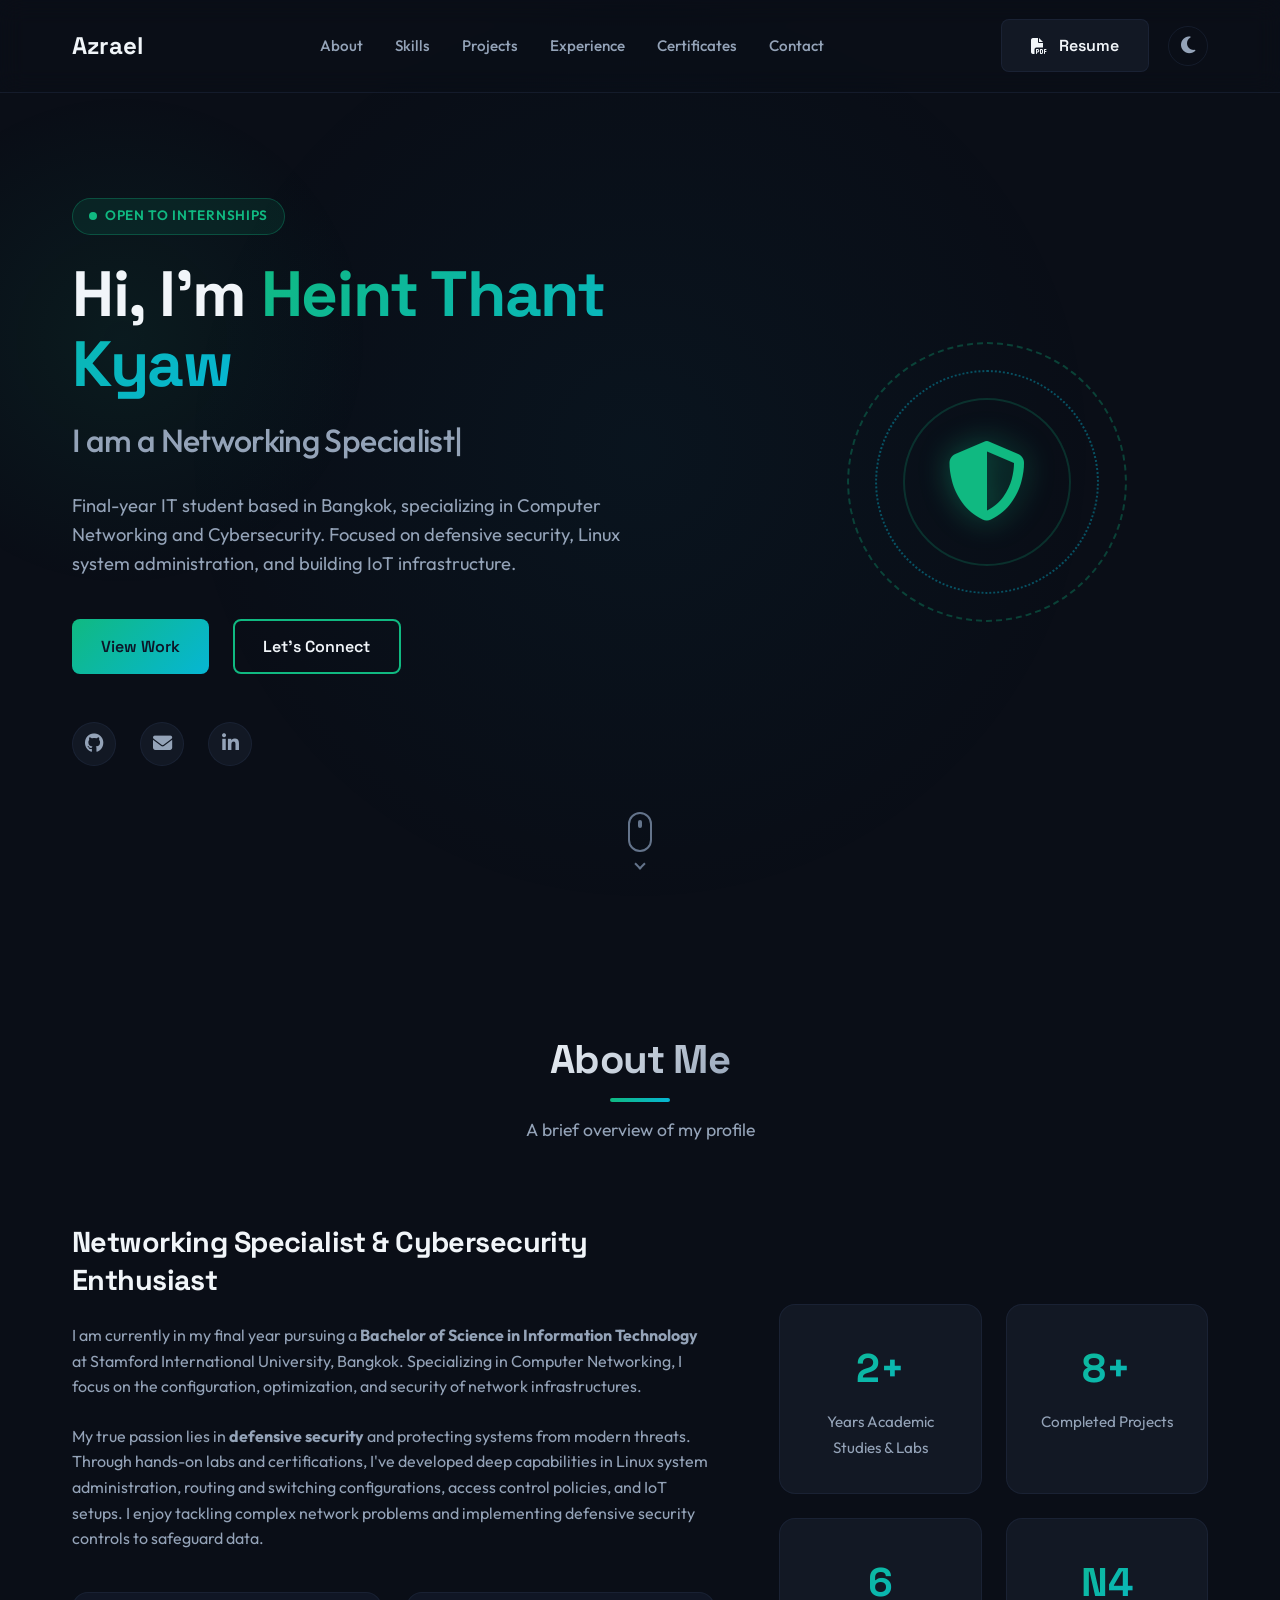
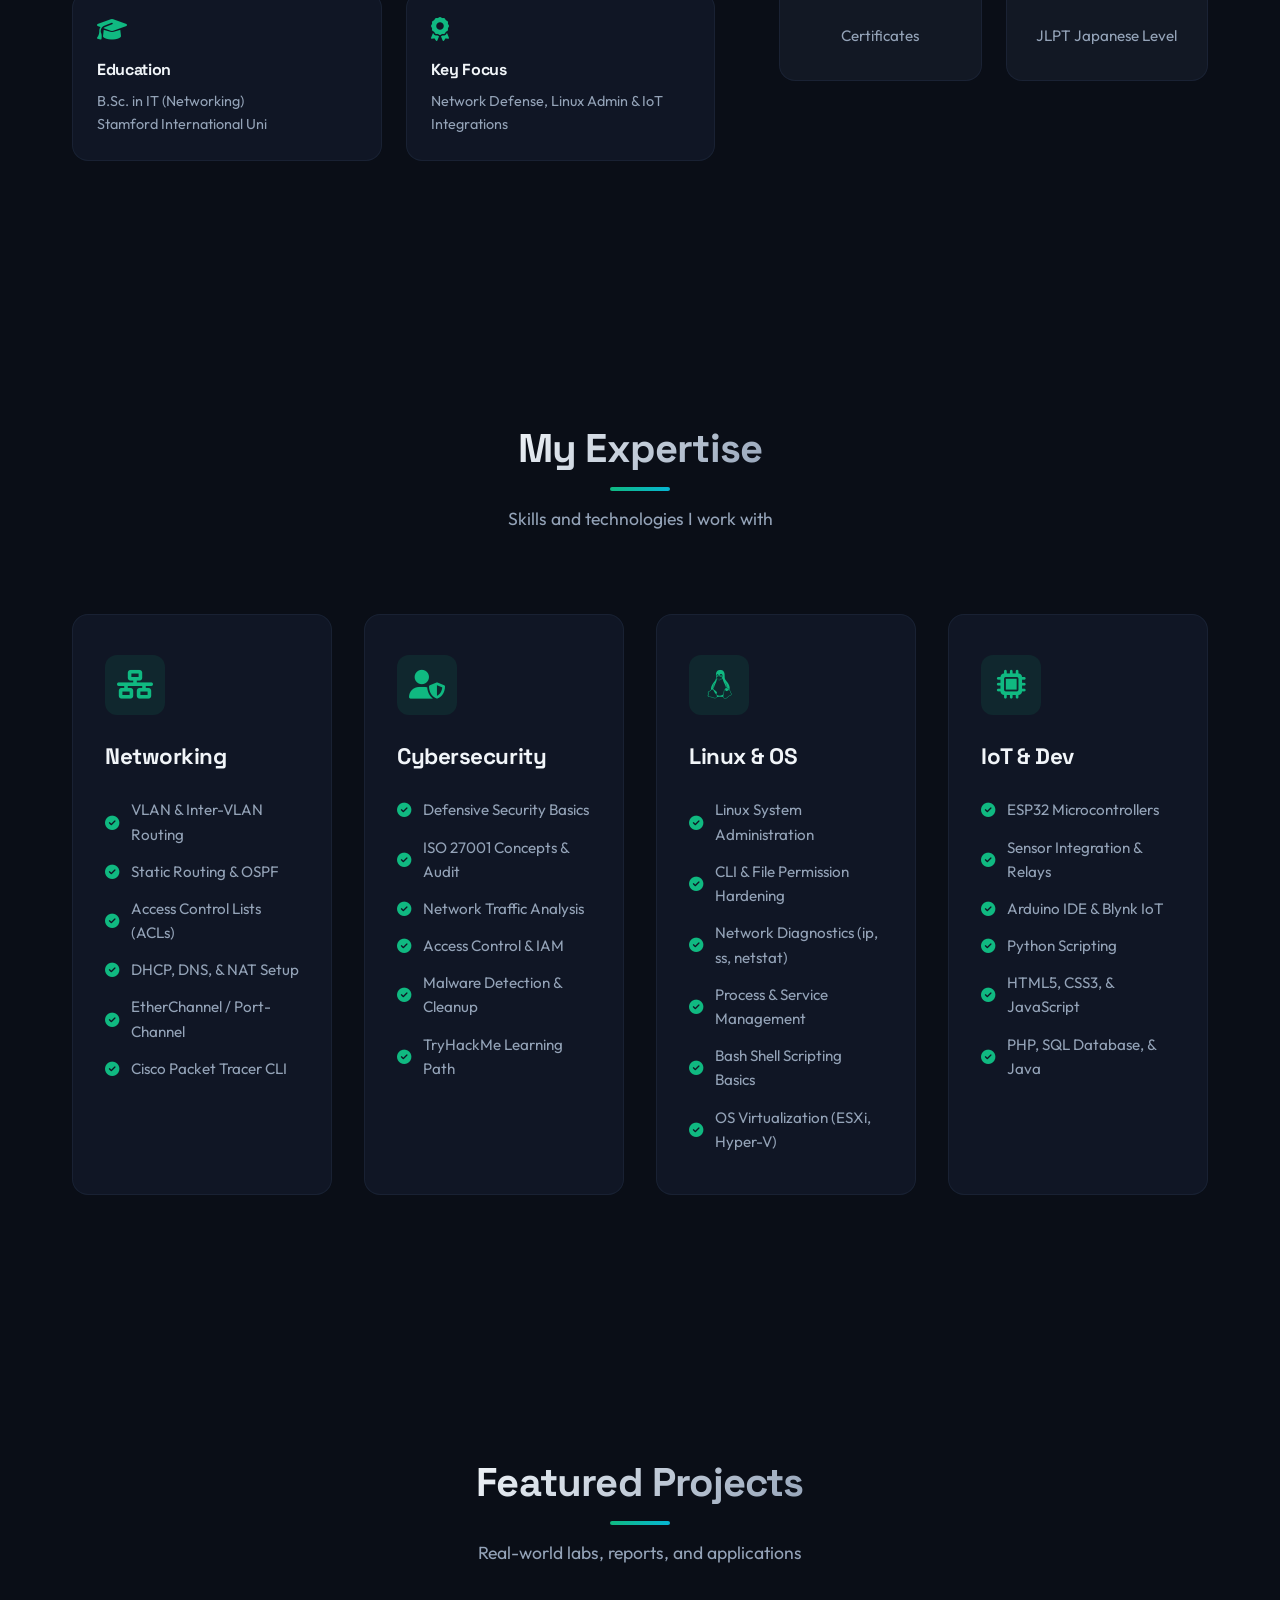
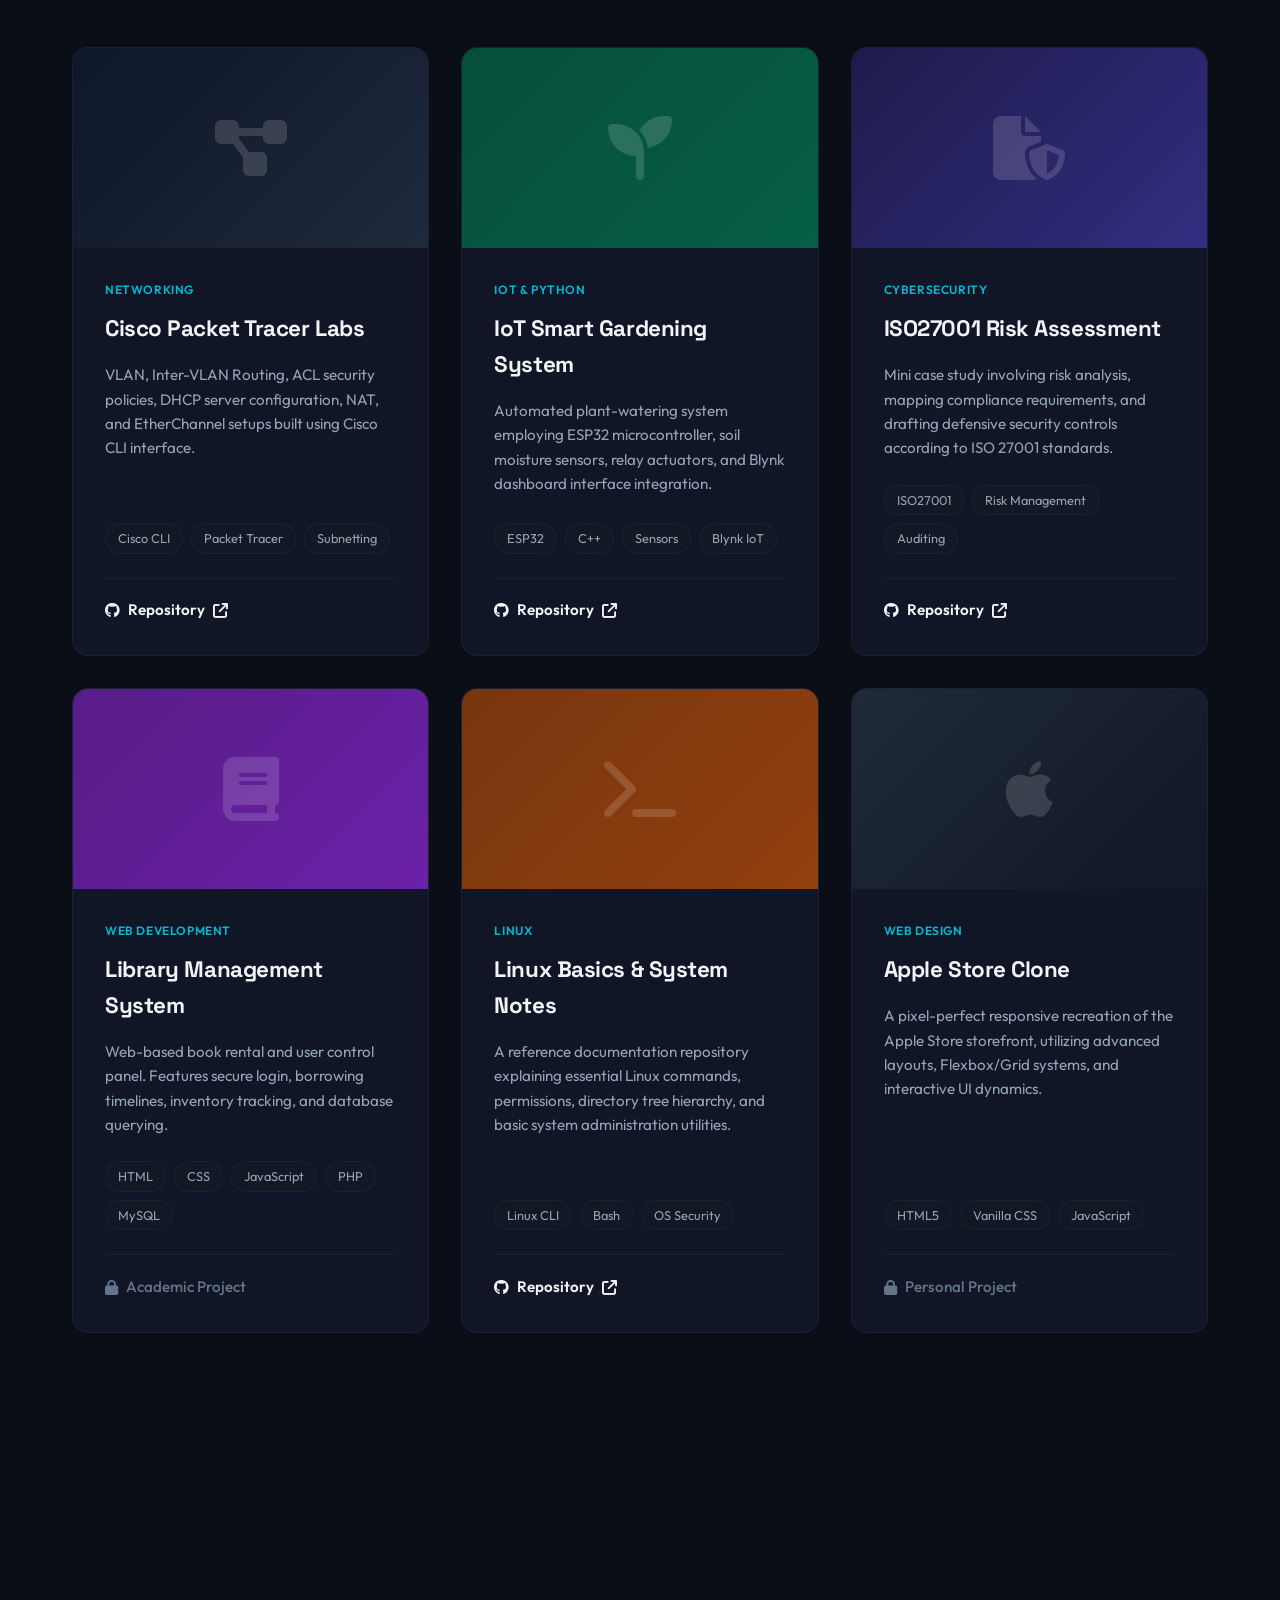
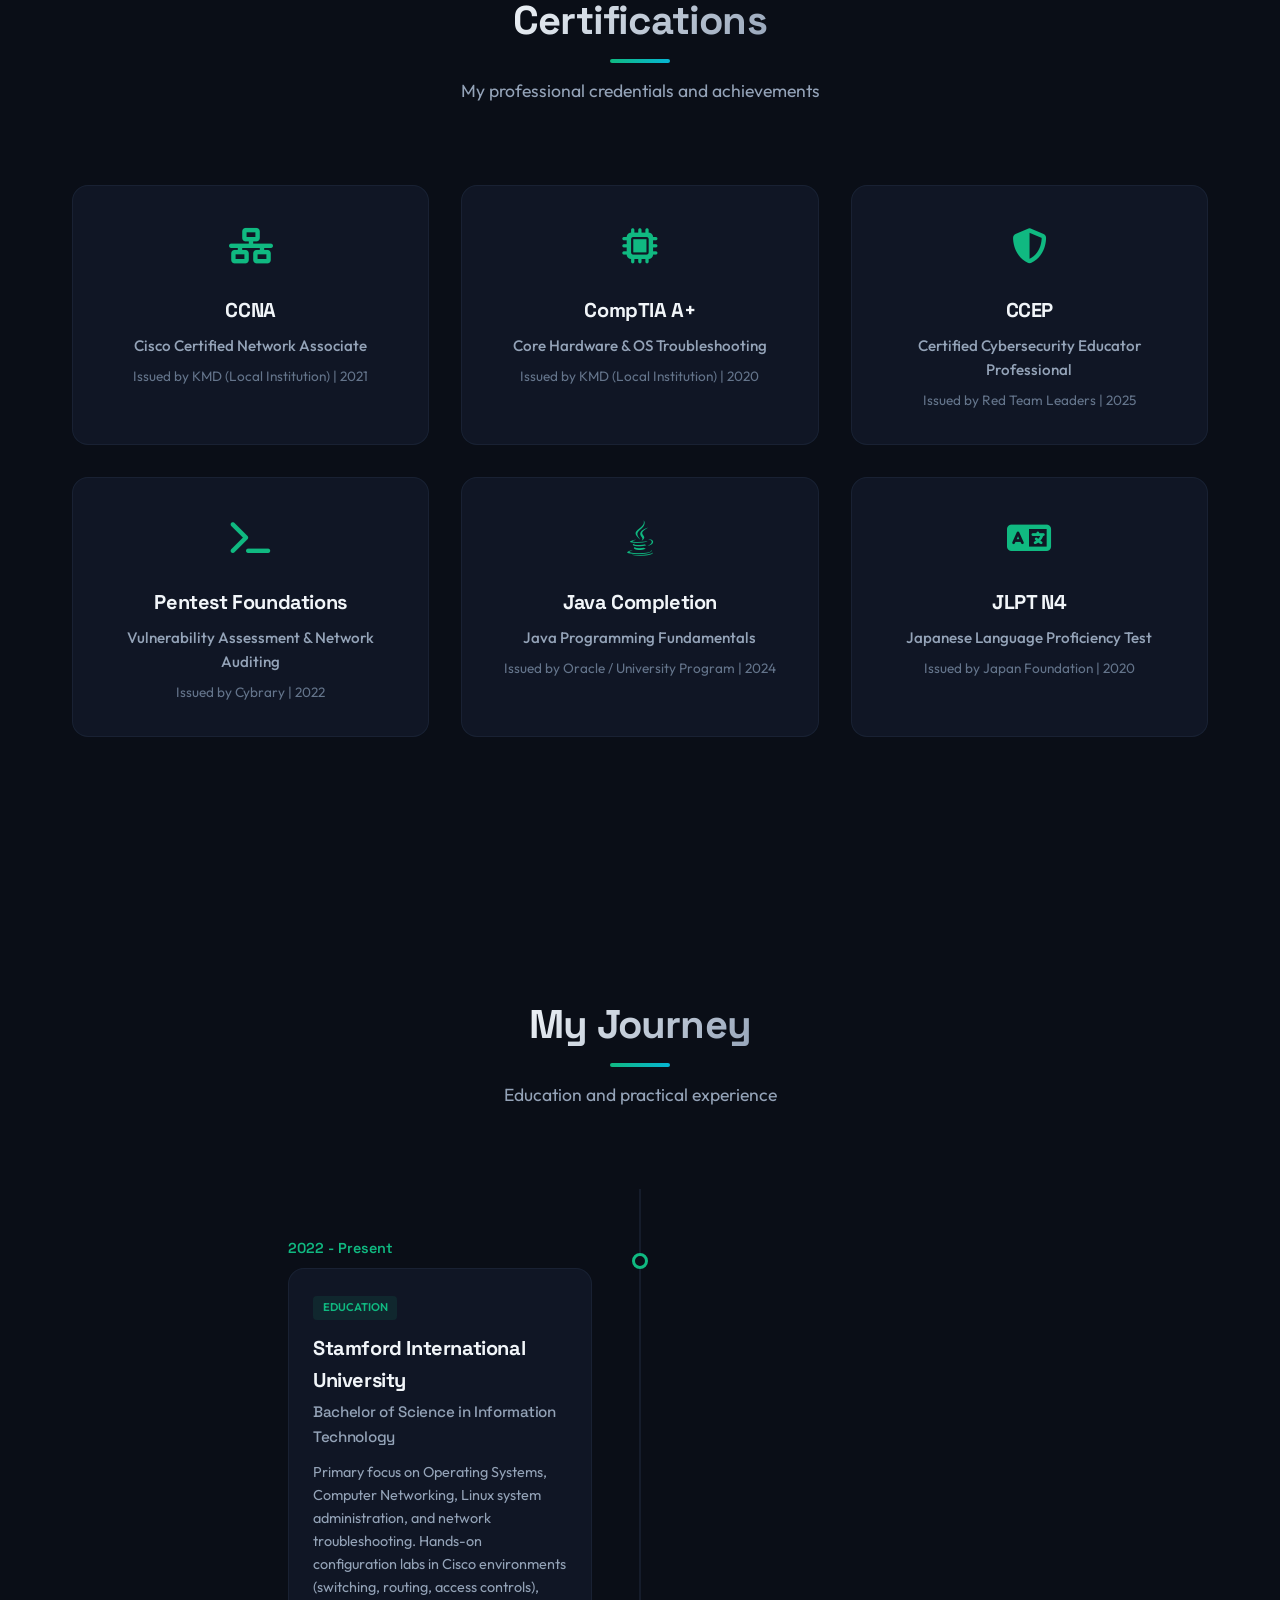
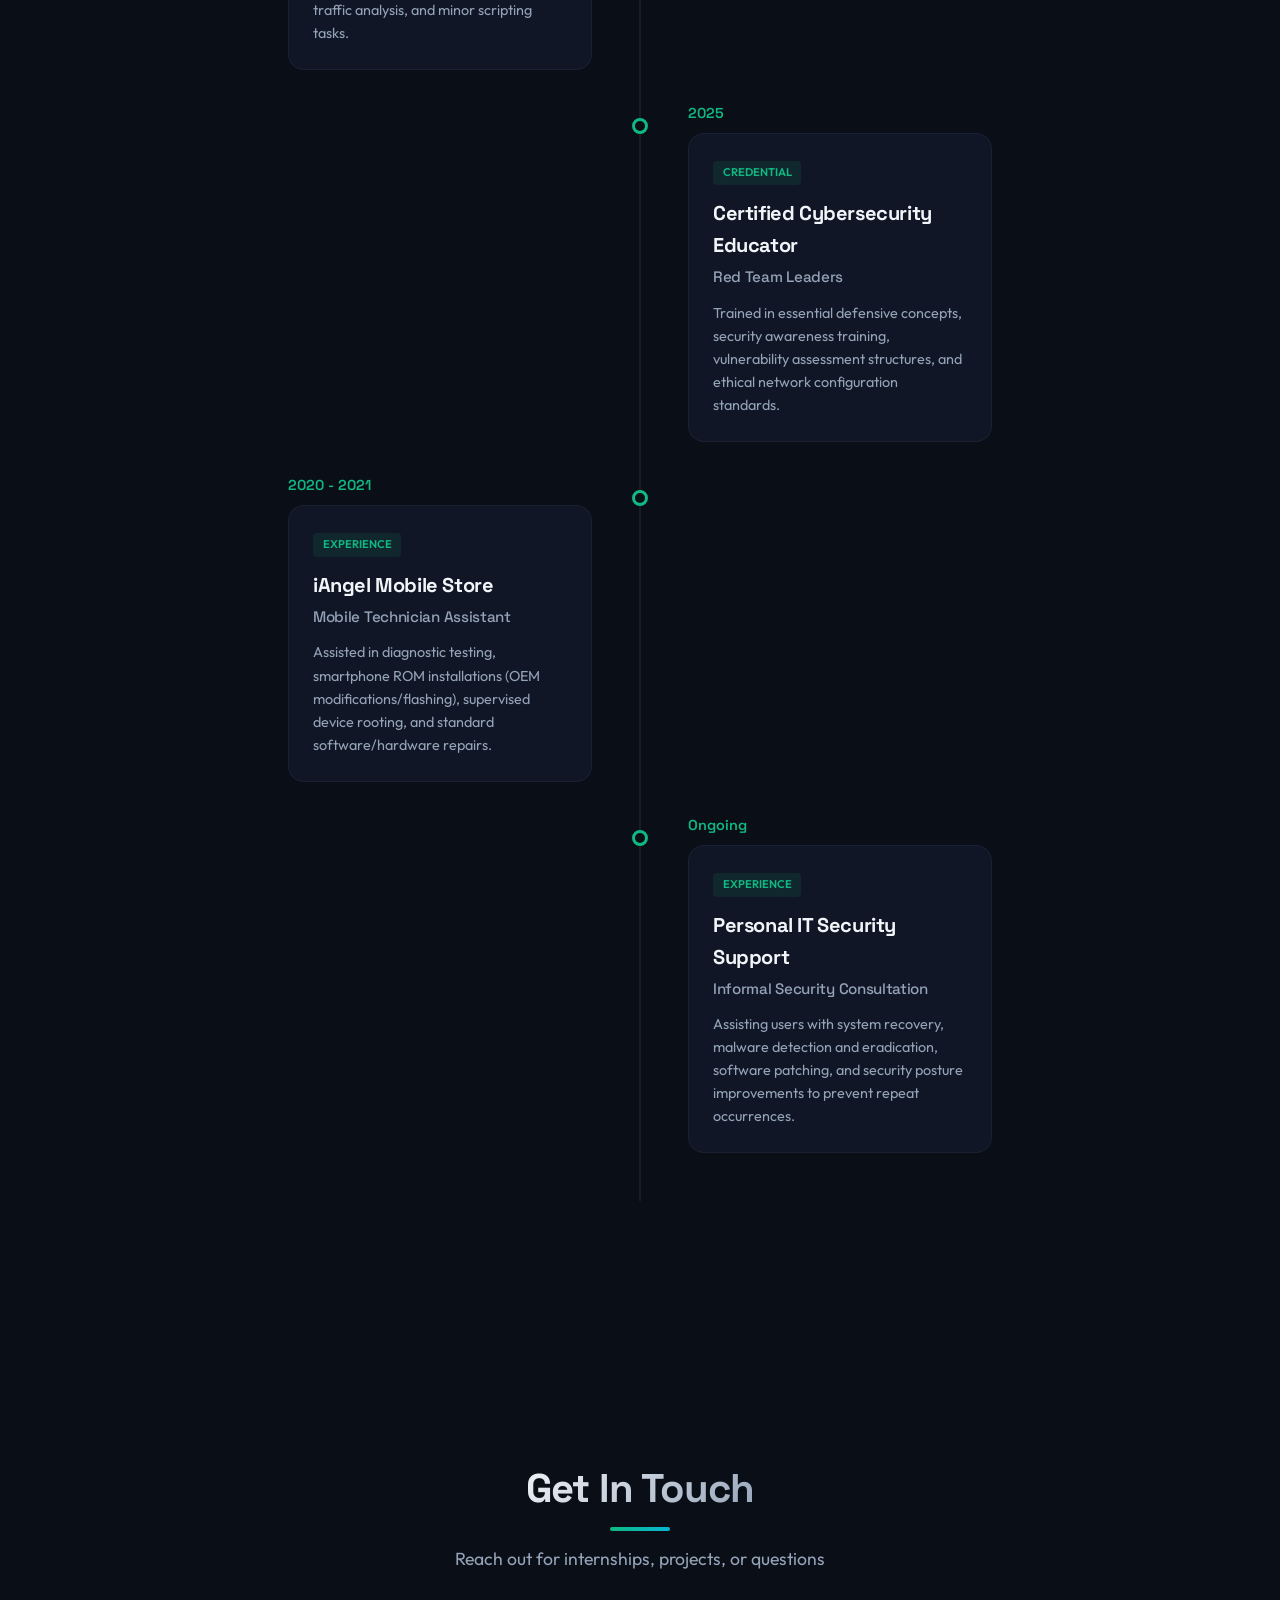
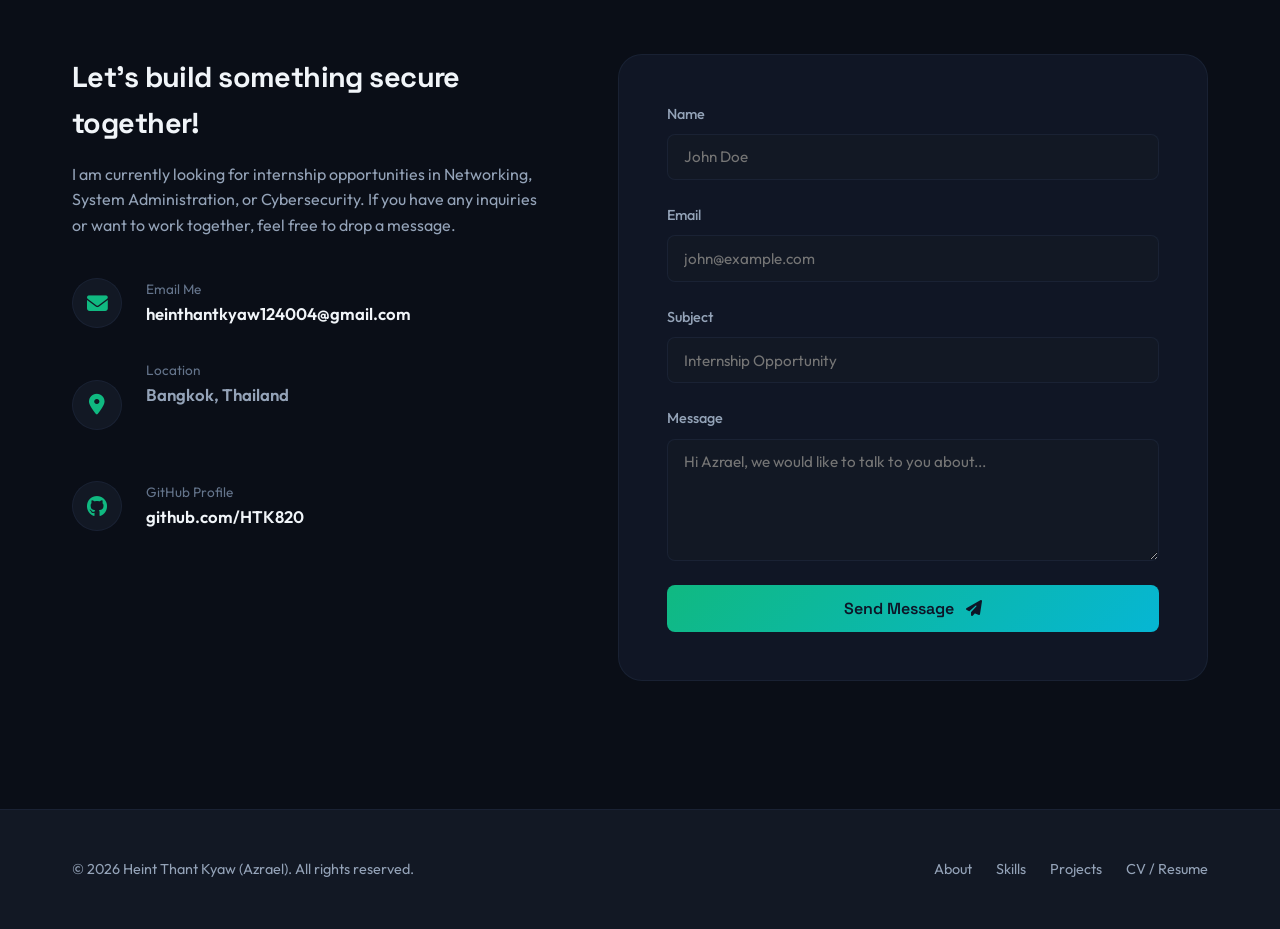
==== commit 4efa6cc7: "Update index.html" ====
--- a/index.html
+++ b/index.html
@@ -33,7 +33,7 @@
     <header id="header">
         <div class="nav-container">
             <a href="#" class="logo">
-                <span class="bracket">&lt;</span>Azrael<span class="bracket">/&gt;</span>
+                <span class="bracket"></span>Azrael<span class="bracket"></span>
             </a>
             
             <nav class="nav-menu" id="nav-menu">
@@ -86,7 +86,7 @@
                 
                 <div class="social-links hero-fade-in">
                     <a href="https://github.com/HTK820" target="_blank" aria-label="GitHub"><i class="fa-brands fa-github"></i></a>
-                    <a href="mailto:heintthantkyaw124004@gmail.com" aria-label="Email"><i class="fa-solid fa-envelope"></i></a>
+                    <a href="mailto:heinthantkyaw124004@gmail.com" aria-label="Email"><i class="fa-solid fa-envelope"></i></a>
                     <a href="https://linkedin.com" target="_blank" aria-label="LinkedIn"><i class="fa-brands fa-linkedin-in"></i></a>
                 </div>
             </div>
@@ -505,7 +505,7 @@
                                 <div class="item-icon"><i class="fa-solid fa-envelope"></i></div>
                                 <div class="item-text">
                                     <span>Email Me</span>
-                                    <a href="mailto:heintthantkyaw124004@gmail.com">heintthantkyaw124004@gmail.com</a>
+                                    <a href="mailto:heinthantkyaw124004@gmail.com">heinthantkyaw124004@gmail.com</a>
                                 </div>
                             </div>
 
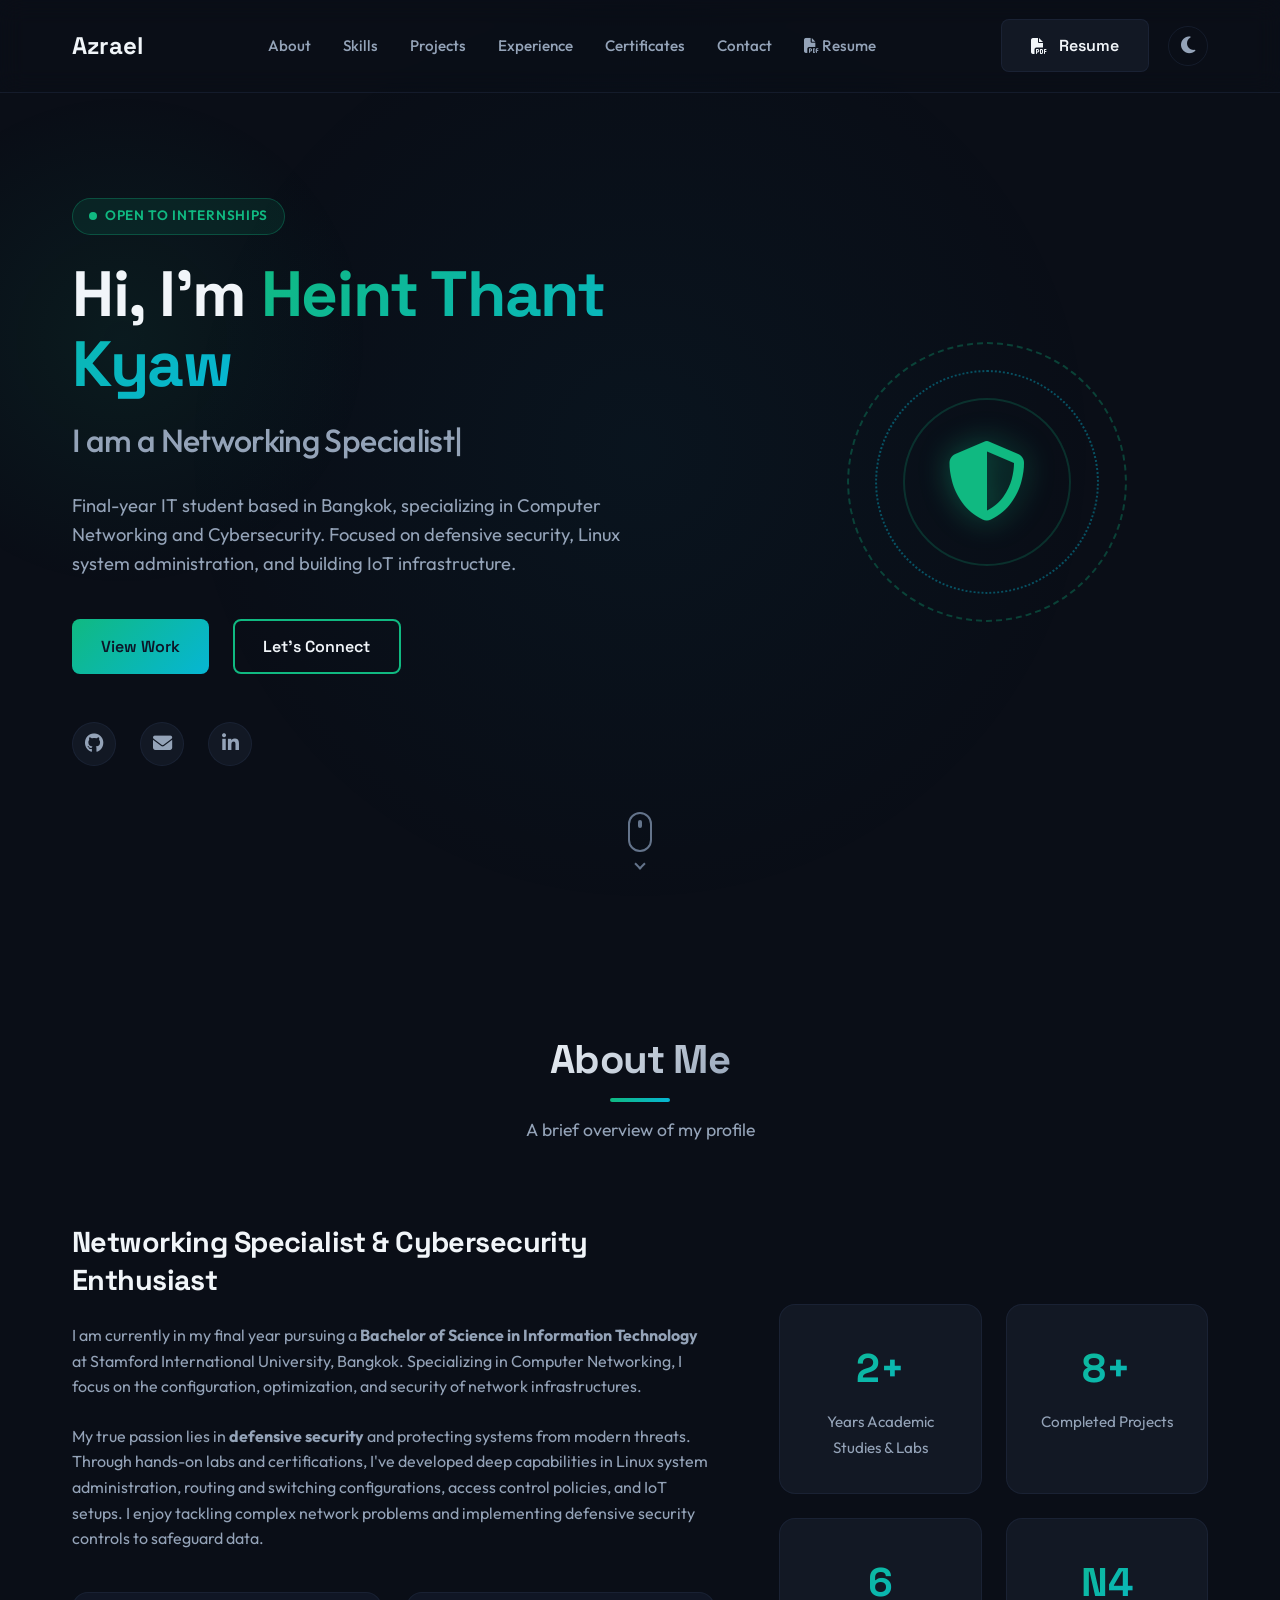
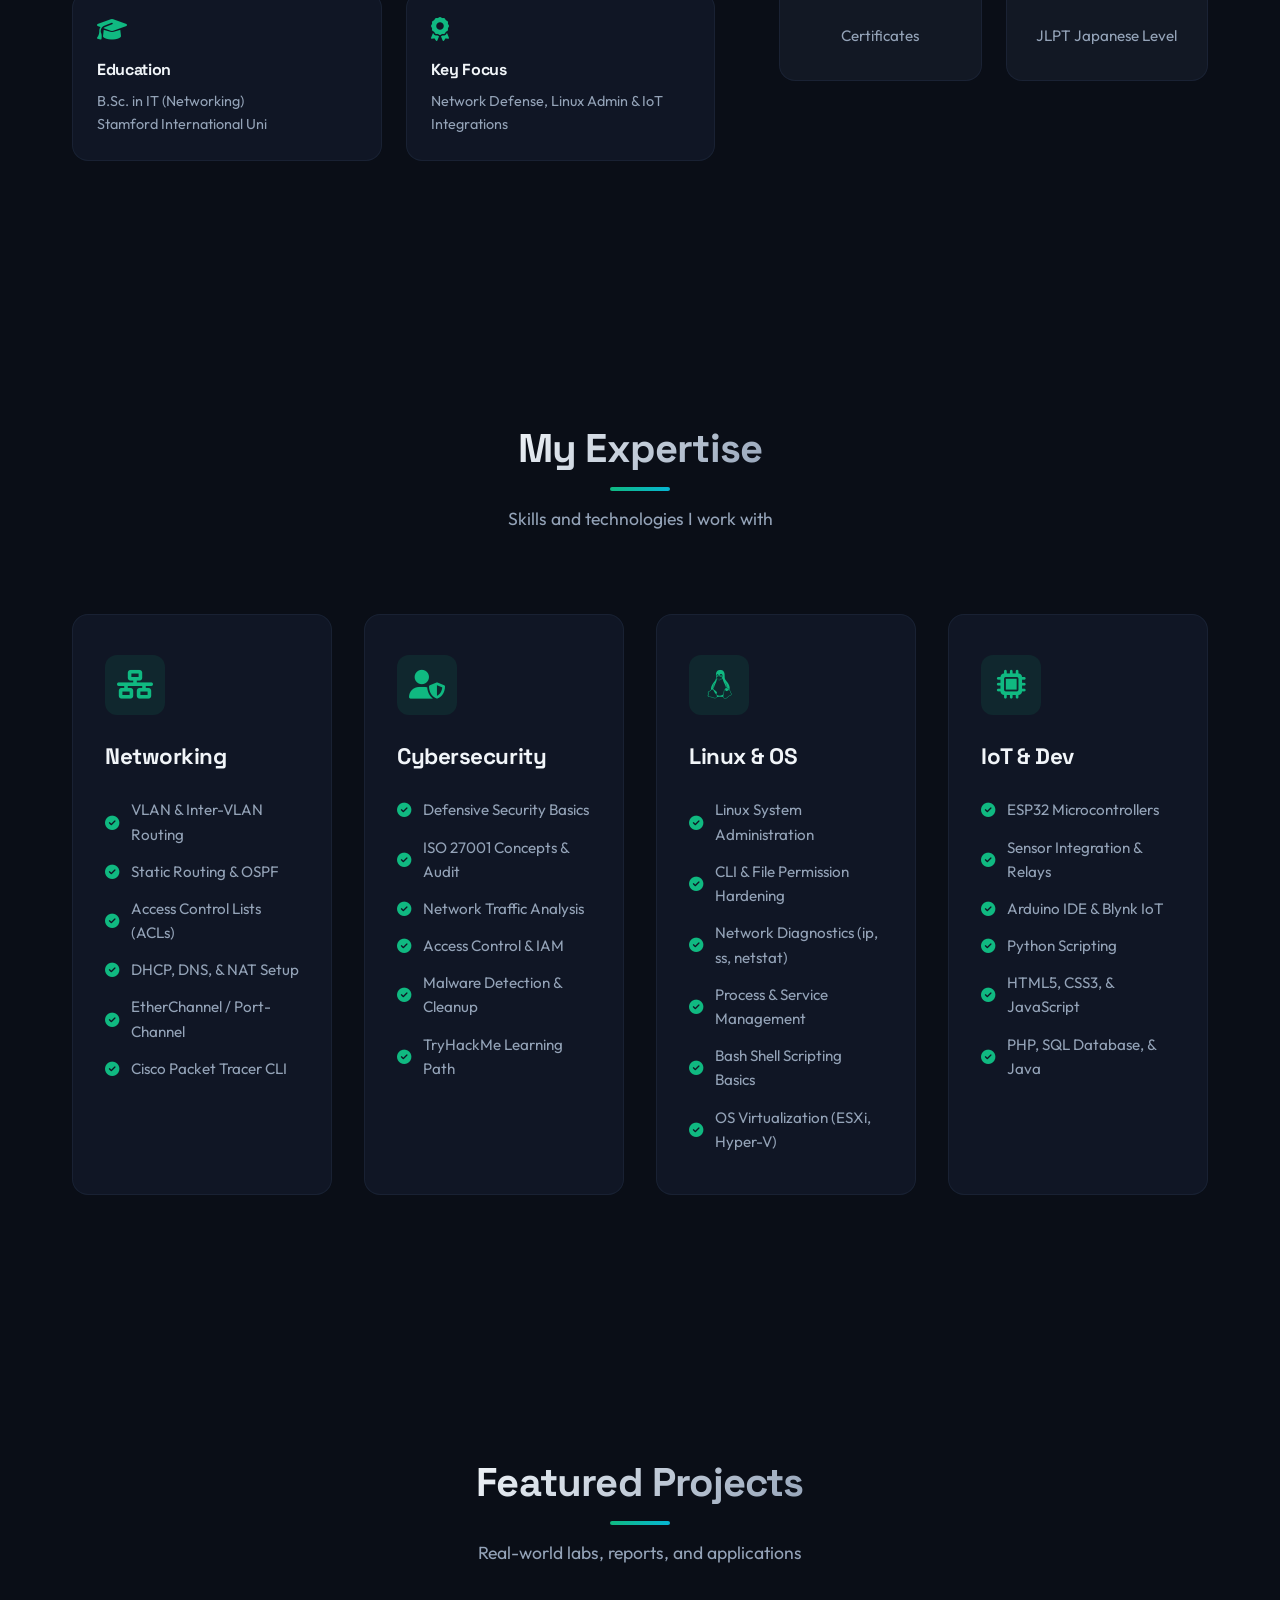
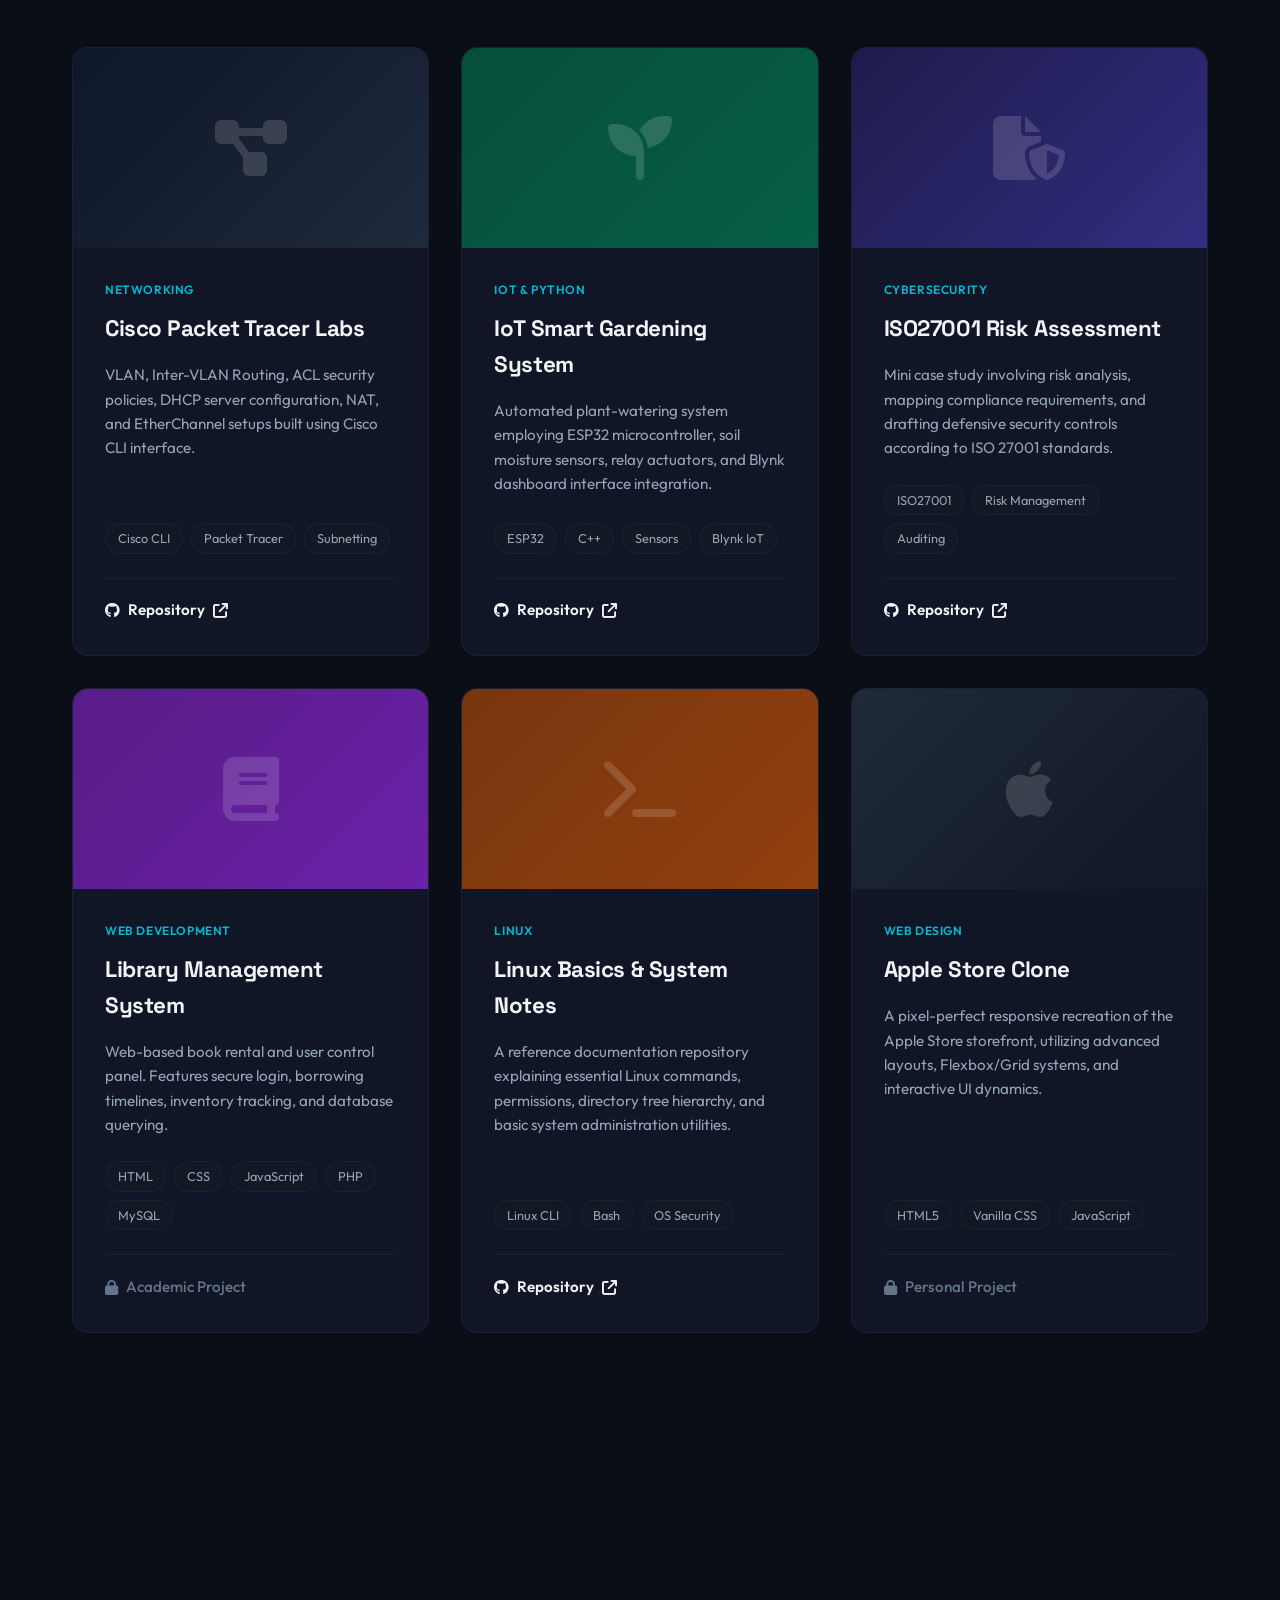
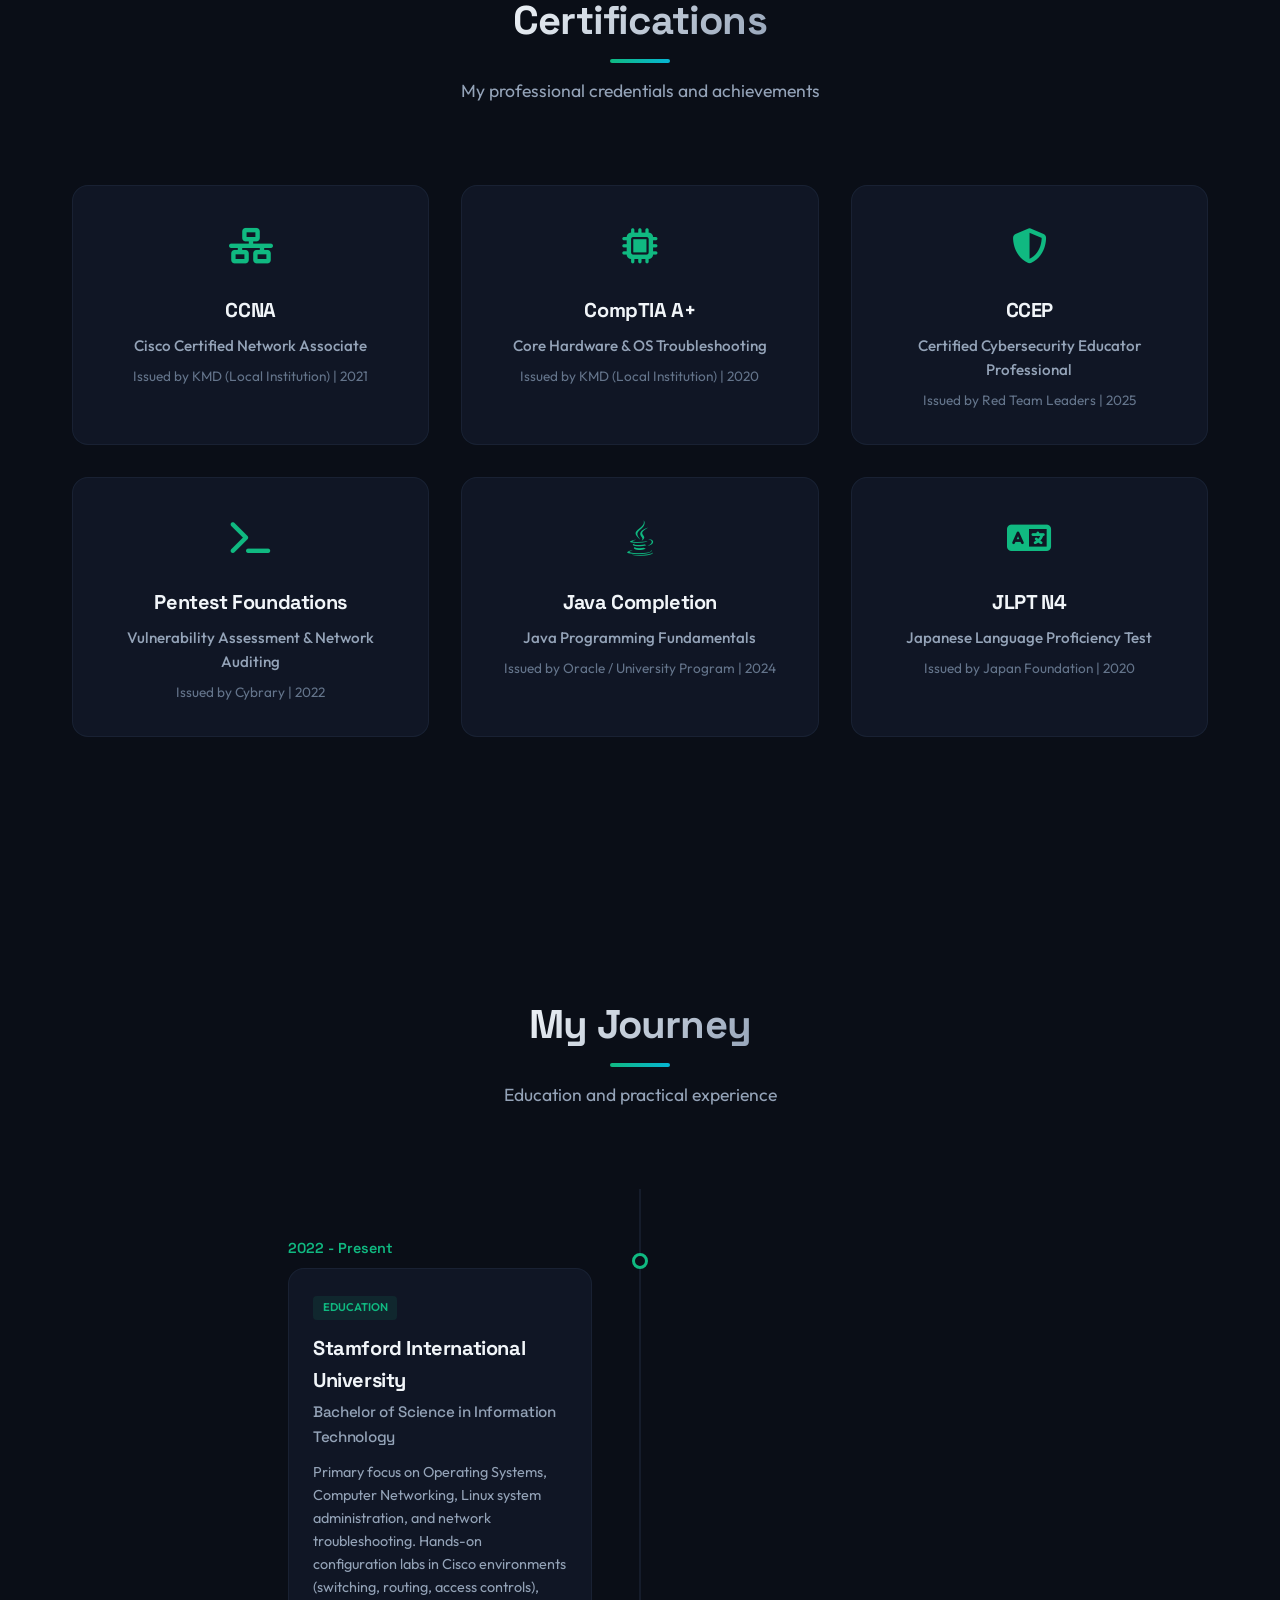
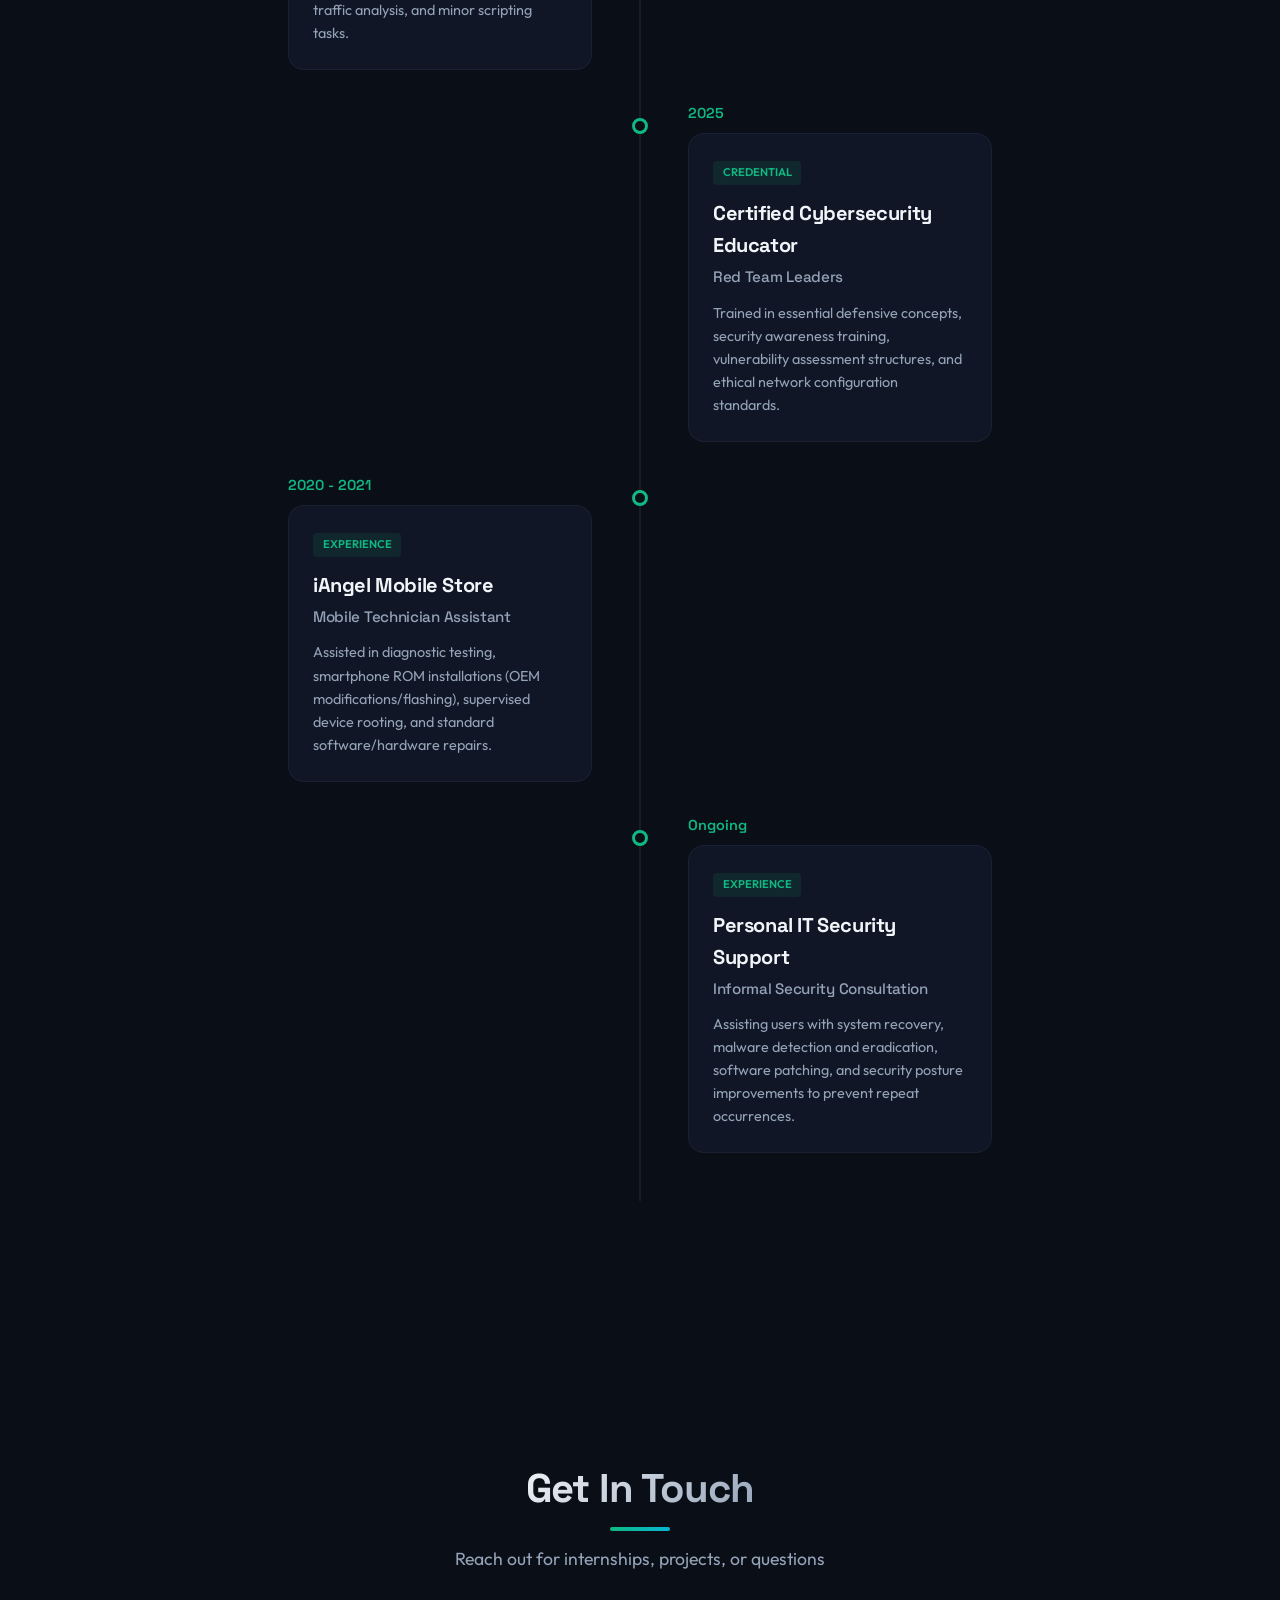
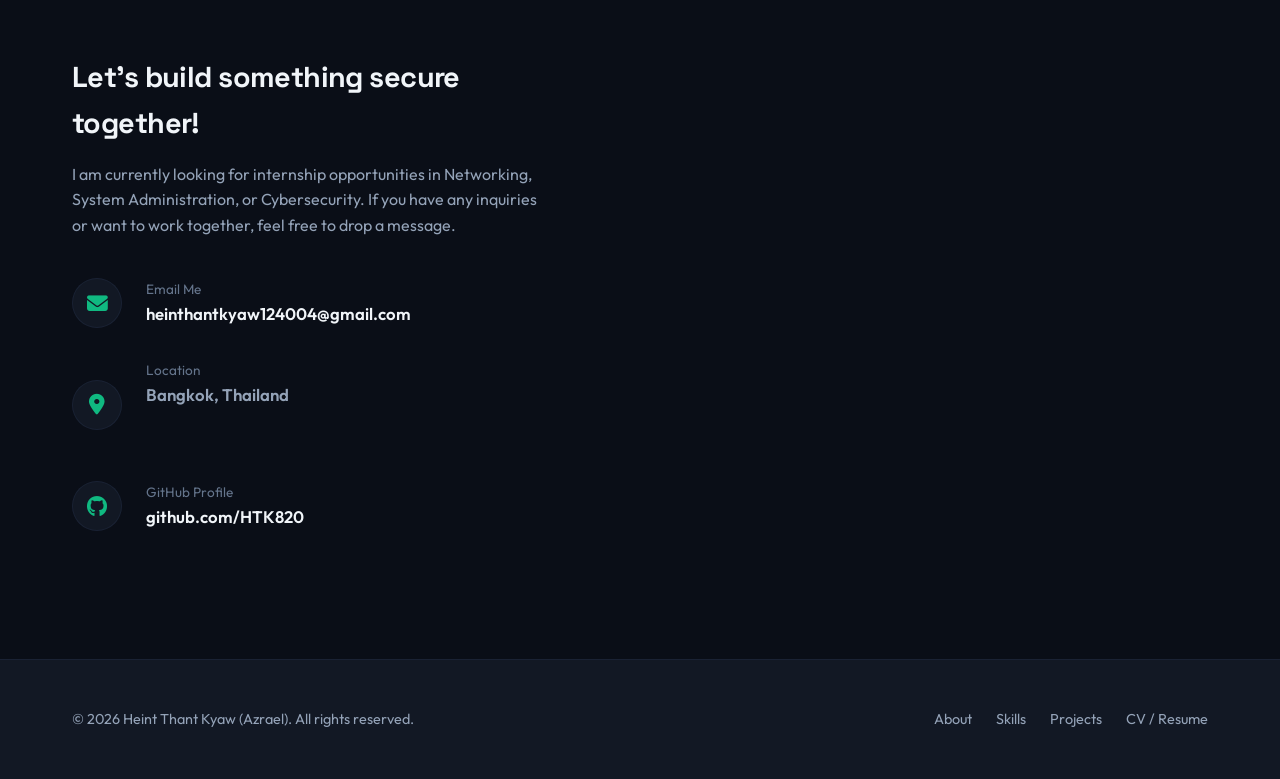
==== commit 321d9800: "Update index.html" ====
--- a/index.html
+++ b/index.html
@@ -1,29 +1,36 @@
 <!DOCTYPE html>
 <html lang="en">
+
 <head>
     <meta charset="UTF-8">
     <meta name="viewport" content="width=device-width, initial-scale=1.0">
     <title>Heint Thant Kyaw (Azrael) | Networking & Cybersecurity Portfolio</title>
-    <meta name="description" content="Professional portfolio of Heint Thant Kyaw (Azrael), specializing in Computer Networking, Cybersecurity, Linux System Administration, and IoT. Check out my projects, skills, and certifications.">
-    <meta name="keywords" content="Heint Thant Kyaw, Azrael, Networking, Cybersecurity, Linux, System Administration, CCNA, CompTIA A+, IoT, ESP32, Portfolio">
+    <meta name="description"
+        content="Professional portfolio of Heint Thant Kyaw (Azrael), specializing in Computer Networking, Cybersecurity, Linux System Administration, and IoT. Check out my projects, skills, and certifications.">
+    <meta name="keywords"
+        content="Heint Thant Kyaw, Azrael, Networking, Cybersecurity, Linux, System Administration, CCNA, CompTIA A+, IoT, ESP32, Portfolio">
     <meta name="author" content="Heint Thant Kyaw">
-    
+
     <!-- Open Graph / Facebook -->
     <meta property="og:type" content="website">
     <meta property="og:title" content="Heint Thant Kyaw (Azrael) | Networking & Cybersecurity Portfolio">
-    <meta property="og:description" content="Professional portfolio of Heint Thant Kyaw (Azrael) showcasing projects and expertise in IT infrastructure, networking labs, Linux, and cybersecurity.">
-    
+    <meta property="og:description"
+        content="Professional portfolio of Heint Thant Kyaw (Azrael) showcasing projects and expertise in IT infrastructure, networking labs, Linux, and cybersecurity.">
+
     <!-- Google Fonts -->
     <link rel="preconnect" href="https://fonts.googleapis.com">
     <link rel="preconnect" href="https://fonts.gstatic.com" crossorigin>
-    <link href="https://fonts.googleapis.com/css2?family=Outfit:wght@300;400;500;600;700;800&family=Space+Grotesk:wght@400;500;600;700&display=swap" rel="stylesheet">
-    
+    <link
+        href="https://fonts.googleapis.com/css2?family=Outfit:wght@300;400;500;600;700;800&family=Space+Grotesk:wght@400;500;600;700&display=swap"
+        rel="stylesheet">
+
     <!-- FontAwesome Icons -->
     <link rel="stylesheet" href="https://cdnjs.cloudflare.com/ajax/libs/font-awesome/6.4.0/css/all.min.css">
-    
+
     <!-- Custom CSS -->
     <link rel="stylesheet" href="styles.css">
 </head>
+
 <body class="dark-theme">
     <!-- Background Elements -->
     <div class="glow-bg"></div>
@@ -35,7 +42,7 @@
             <a href="#" class="logo">
                 <span class="bracket"></span>Azrael<span class="bracket"></span>
             </a>
-            
+
             <nav class="nav-menu" id="nav-menu">
                 <ul>
                     <li><a href="#about" class="nav-link">About</a></li>
@@ -44,9 +51,11 @@
                     <li><a href="#experience" class="nav-link">Experience</a></li>
                     <li><a href="#certificates" class="nav-link">Certificates</a></li>
                     <li><a href="#contact" class="nav-link">Contact</a></li>
+                    <li class="mobile-only"><a href="cv.html" target="_blank" class="nav-link"><i
+                                class="fa-solid fa-file-pdf"></i> Resume</a></li>
                 </ul>
             </nav>
-            
+
             <div class="nav-actions">
                 <a href="cv.html" class="btn btn-secondary nav-cv-btn" target="_blank">
                     <i class="fa-solid fa-file-pdf"></i> Resume
@@ -77,20 +86,24 @@
                     I am a <span class="typing-text" id="typing-text"></span><span class="cursor">|</span>
                 </h2>
                 <p class="hero-desc hero-fade-in">
-                    Final-year IT student based in Bangkok, specializing in Computer Networking and Cybersecurity. Focused on defensive security, Linux system administration, and building IoT infrastructure.
+                    Final-year IT student based in Bangkok, specializing in Computer Networking and Cybersecurity.
+                    Focused on defensive security, Linux system administration, and building IoT infrastructure.
                 </p>
                 <div class="hero-cta hero-fade-in">
                     <a href="#projects" class="btn btn-primary">View Work</a>
                     <a href="#contact" class="btn btn-outline">Let's Connect</a>
                 </div>
-                
+
                 <div class="social-links hero-fade-in">
-                    <a href="https://github.com/HTK820" target="_blank" aria-label="GitHub"><i class="fa-brands fa-github"></i></a>
-                    <a href="mailto:heinthantkyaw124004@gmail.com" aria-label="Email"><i class="fa-solid fa-envelope"></i></a>
-                    <a href="https://linkedin.com" target="_blank" aria-label="LinkedIn"><i class="fa-brands fa-linkedin-in"></i></a>
-                </div>
-            </div>
-            
+                    <a href="https://github.com/HTK820" target="_blank" aria-label="GitHub"><i
+                            class="fa-brands fa-github"></i></a>
+                    <a href="mailto:heinthantkyaw124004@gmail.com" aria-label="Email"><i
+                            class="fa-solid fa-envelope"></i></a>
+                    <a href="https://linkedin.com" target="_blank" aria-label="LinkedIn"><i
+                            class="fa-brands fa-linkedin-in"></i></a>
+                </div>
+            </div>
+
             <div class="hero-graphics hero-fade-in">
                 <div class="cyber-shield-container">
                     <div class="cyber-ring ring-1"></div>
@@ -101,7 +114,7 @@
                     </div>
                 </div>
             </div>
-            
+
             <a href="#about" class="scroll-down" aria-label="Scroll Down">
                 <span class="mouse">
                     <span class="wheel"></span>
@@ -117,17 +130,24 @@
                     <h2 class="section-title">About Me</h2>
                     <span class="section-subtitle">A brief overview of my profile</span>
                 </div>
-                
+
                 <div class="about-grid">
                     <div class="about-info">
                         <h3>Networking Specialist & Cybersecurity Enthusiast</h3>
                         <p>
-                            I am currently in my final year pursuing a <strong>Bachelor of Science in Information Technology</strong> at Stamford International University, Bangkok. Specializing in Computer Networking, I focus on the configuration, optimization, and security of network infrastructures.
+                            I am currently in my final year pursuing a <strong>Bachelor of Science in Information
+                                Technology</strong> at Stamford International University, Bangkok. Specializing in
+                            Computer Networking, I focus on the configuration, optimization, and security of network
+                            infrastructures.
                         </p>
                         <p>
-                            My true passion lies in <strong>defensive security</strong> and protecting systems from modern threats. Through hands-on labs and certifications, I've developed deep capabilities in Linux system administration, routing and switching configurations, access control policies, and IoT setups. I enjoy tackling complex network problems and implementing defensive security controls to safeguard data.
+                            My true passion lies in <strong>defensive security</strong> and protecting systems from
+                            modern threats. Through hands-on labs and certifications, I've developed deep capabilities
+                            in Linux system administration, routing and switching configurations, access control
+                            policies, and IoT setups. I enjoy tackling complex network problems and implementing
+                            defensive security controls to safeguard data.
                         </p>
-                        
+
                         <div class="info-cards">
                             <div class="info-card">
                                 <i class="fa-solid fa-graduation-cap"></i>
@@ -141,7 +161,7 @@
                             </div>
                         </div>
                     </div>
-                    
+
                     <div class="about-stats">
                         <div class="stat-box">
                             <span class="stat-num">2+</span>
@@ -171,7 +191,7 @@
                     <h2 class="section-title">My Expertise</h2>
                     <span class="section-subtitle">Skills and technologies I work with</span>
                 </div>
-                
+
                 <div class="skills-grid">
                     <!-- Networking Card -->
                     <div class="skill-category-card">
@@ -239,37 +259,43 @@
                     <h2 class="section-title">Featured Projects</h2>
                     <span class="section-subtitle">Real-world labs, reports, and applications</span>
                 </div>
-                
+
                 <div class="projects-grid">
                     <!-- Project 1: Cisco Packet Tracer -->
                     <div class="project-card">
-                        <div class="project-img-placeholder" style="background: linear-gradient(135deg, #0f172a, #1e293b);">
+                        <div class="project-img-placeholder"
+                            style="background: linear-gradient(135deg, #0f172a, #1e293b);">
                             <i class="fa-solid fa-diagram-project"></i>
                         </div>
                         <div class="project-content">
                             <span class="project-tag">Networking</span>
                             <h3>Cisco Packet Tracer Labs</h3>
-                            <p>VLAN, Inter-VLAN Routing, ACL security policies, DHCP server configuration, NAT, and EtherChannel setups built using Cisco CLI interface.</p>
+                            <p>VLAN, Inter-VLAN Routing, ACL security policies, DHCP server configuration, NAT, and
+                                EtherChannel setups built using Cisco CLI interface.</p>
                             <div class="project-tech">
                                 <span>Cisco CLI</span>
                                 <span>Packet Tracer</span>
                                 <span>Subnetting</span>
                             </div>
                             <div class="project-links">
-                                <a href="https://github.com/HTK820/Networking" target="_blank" class="project-link"><i class="fa-brands fa-github"></i> Repository <i class="fa-solid fa-arrow-up-right-from-square"></i></a>
+                                <a href="https://github.com/HTK820/Networking" target="_blank" class="project-link"><i
+                                        class="fa-brands fa-github"></i> Repository <i
+                                        class="fa-solid fa-arrow-up-right-from-square"></i></a>
                             </div>
                         </div>
                     </div>
 
                     <!-- Project 2: IoT Smart Gardening -->
                     <div class="project-card">
-                        <div class="project-img-placeholder" style="background: linear-gradient(135deg, #064e3b, #065f46);">
+                        <div class="project-img-placeholder"
+                            style="background: linear-gradient(135deg, #064e3b, #065f46);">
                             <i class="fa-solid fa-seedling"></i>
                         </div>
                         <div class="project-content">
                             <span class="project-tag">IoT & Python</span>
                             <h3>IoT Smart Gardening System</h3>
-                            <p>Automated plant-watering system employing ESP32 microcontroller, soil moisture sensors, relay actuators, and Blynk dashboard interface integration.</p>
+                            <p>Automated plant-watering system employing ESP32 microcontroller, soil moisture sensors,
+                                relay actuators, and Blynk dashboard interface integration.</p>
                             <div class="project-tech">
                                 <span>ESP32</span>
                                 <span>C++</span>
@@ -277,40 +303,48 @@
                                 <span>Blynk IoT</span>
                             </div>
                             <div class="project-links">
-                                <a href="https://github.com/HTK820/IOT" target="_blank" class="project-link"><i class="fa-brands fa-github"></i> Repository <i class="fa-solid fa-arrow-up-right-from-square"></i></a>
+                                <a href="https://github.com/HTK820/IOT" target="_blank" class="project-link"><i
+                                        class="fa-brands fa-github"></i> Repository <i
+                                        class="fa-solid fa-arrow-up-right-from-square"></i></a>
                             </div>
                         </div>
                     </div>
 
                     <!-- Project 3: ISO27001 Mini Case Study -->
                     <div class="project-card">
-                        <div class="project-img-placeholder" style="background: linear-gradient(135deg, #1e1b4b, #312e81);">
+                        <div class="project-img-placeholder"
+                            style="background: linear-gradient(135deg, #1e1b4b, #312e81);">
                             <i class="fa-solid fa-file-shield"></i>
                         </div>
                         <div class="project-content">
                             <span class="project-tag">Cybersecurity</span>
                             <h3>ISO27001 Risk Assessment</h3>
-                            <p>Mini case study involving risk analysis, mapping compliance requirements, and drafting defensive security controls according to ISO 27001 standards.</p>
+                            <p>Mini case study involving risk analysis, mapping compliance requirements, and drafting
+                                defensive security controls according to ISO 27001 standards.</p>
                             <div class="project-tech">
                                 <span>ISO27001</span>
                                 <span>Risk Management</span>
                                 <span>Auditing</span>
                             </div>
                             <div class="project-links">
-                                <a href="https://github.com/HTK820/ISO27001" target="_blank" class="project-link"><i class="fa-brands fa-github"></i> Repository <i class="fa-solid fa-arrow-up-right-from-square"></i></a>
+                                <a href="https://github.com/HTK820/ISO27001" target="_blank" class="project-link"><i
+                                        class="fa-brands fa-github"></i> Repository <i
+                                        class="fa-solid fa-arrow-up-right-from-square"></i></a>
                             </div>
                         </div>
                     </div>
 
                     <!-- Project 4: Library Management System -->
                     <div class="project-card">
-                        <div class="project-img-placeholder" style="background: linear-gradient(135deg, #581c87, #6b21a8);">
+                        <div class="project-img-placeholder"
+                            style="background: linear-gradient(135deg, #581c87, #6b21a8);">
                             <i class="fa-solid fa-book"></i>
                         </div>
                         <div class="project-content">
                             <span class="project-tag">Web Development</span>
                             <h3>Library Management System</h3>
-                            <p>Web-based book rental and user control panel. Features secure login, borrowing timelines, inventory tracking, and database querying.</p>
+                            <p>Web-based book rental and user control panel. Features secure login, borrowing timelines,
+                                inventory tracking, and database querying.</p>
                             <div class="project-tech">
                                 <span>HTML</span>
                                 <span>CSS</span>
@@ -319,47 +353,55 @@
                                 <span>MySQL</span>
                             </div>
                             <div class="project-links">
-                                <span class="project-link-disabled"><i class="fa-solid fa-lock"></i> Academic Project</span>
+                                <span class="project-link-disabled"><i class="fa-solid fa-lock"></i> Academic
+                                    Project</span>
                             </div>
                         </div>
                     </div>
 
                     <!-- Project 5: Linux Admin Notes & Guide -->
                     <div class="project-card">
-                        <div class="project-img-placeholder" style="background: linear-gradient(135deg, #78350f, #92400e);">
+                        <div class="project-img-placeholder"
+                            style="background: linear-gradient(135deg, #78350f, #92400e);">
                             <i class="fa-solid fa-terminal"></i>
                         </div>
                         <div class="project-content">
                             <span class="project-tag">Linux</span>
                             <h3>Linux Basics & System Notes</h3>
-                            <p>A reference documentation repository explaining essential Linux commands, permissions, directory tree hierarchy, and basic system administration utilities.</p>
+                            <p>A reference documentation repository explaining essential Linux commands, permissions,
+                                directory tree hierarchy, and basic system administration utilities.</p>
                             <div class="project-tech">
                                 <span>Linux CLI</span>
                                 <span>Bash</span>
                                 <span>OS Security</span>
                             </div>
                             <div class="project-links">
-                                <a href="https://github.com/HTK820/Linux" target="_blank" class="project-link"><i class="fa-brands fa-github"></i> Repository <i class="fa-solid fa-arrow-up-right-from-square"></i></a>
+                                <a href="https://github.com/HTK820/Linux" target="_blank" class="project-link"><i
+                                        class="fa-brands fa-github"></i> Repository <i
+                                        class="fa-solid fa-arrow-up-right-from-square"></i></a>
                             </div>
                         </div>
                     </div>
 
                     <!-- Project 6: Apple Store Front-end Clone -->
                     <div class="project-card">
-                        <div class="project-img-placeholder" style="background: linear-gradient(135deg, #1f2937, #111827);">
+                        <div class="project-img-placeholder"
+                            style="background: linear-gradient(135deg, #1f2937, #111827);">
                             <i class="fa-brands fa-apple"></i>
                         </div>
                         <div class="project-content">
                             <span class="project-tag">Web Design</span>
                             <h3>Apple Store Clone</h3>
-                            <p>A pixel-perfect responsive recreation of the Apple Store storefront, utilizing advanced layouts, Flexbox/Grid systems, and interactive UI dynamics.</p>
+                            <p>A pixel-perfect responsive recreation of the Apple Store storefront, utilizing advanced
+                                layouts, Flexbox/Grid systems, and interactive UI dynamics.</p>
                             <div class="project-tech">
                                 <span>HTML5</span>
                                 <span>Vanilla CSS</span>
                                 <span>JavaScript</span>
                             </div>
                             <div class="project-links">
-                                <span class="project-link-disabled"><i class="fa-solid fa-lock"></i> Personal Project</span>
+                                <span class="project-link-disabled"><i class="fa-solid fa-lock"></i> Personal
+                                    Project</span>
                             </div>
                         </div>
                     </div>
@@ -374,7 +416,7 @@
                     <h2 class="section-title">Certifications</h2>
                     <span class="section-subtitle">My professional credentials and achievements</span>
                 </div>
-                
+
                 <div class="certificates-grid">
                     <!-- CCNA -->
                     <div class="cert-card">
@@ -434,7 +476,7 @@
                     <h2 class="section-title">My Journey</h2>
                     <span class="section-subtitle">Education and practical experience</span>
                 </div>
-                
+
                 <div class="timeline">
                     <!-- Timeline Item 1: Education -->
                     <div class="timeline-item left">
@@ -444,7 +486,9 @@
                             <span class="timeline-tag">Education</span>
                             <h3>Stamford International University</h3>
                             <h4>Bachelor of Science in Information Technology</h4>
-                            <p>Primary focus on Operating Systems, Computer Networking, Linux system administration, and network troubleshooting. Hands-on configuration labs in Cisco environments (switching, routing, access controls), traffic analysis, and minor scripting tasks.</p>
+                            <p>Primary focus on Operating Systems, Computer Networking, Linux system administration, and
+                                network troubleshooting. Hands-on configuration labs in Cisco environments (switching,
+                                routing, access controls), traffic analysis, and minor scripting tasks.</p>
                         </div>
                     </div>
 
@@ -456,7 +500,8 @@
                             <span class="timeline-tag">Credential</span>
                             <h3>Certified Cybersecurity Educator</h3>
                             <h4>Red Team Leaders</h4>
-                            <p>Trained in essential defensive concepts, security awareness training, vulnerability assessment structures, and ethical network configuration standards.</p>
+                            <p>Trained in essential defensive concepts, security awareness training, vulnerability
+                                assessment structures, and ethical network configuration standards.</p>
                         </div>
                     </div>
 
@@ -468,7 +513,9 @@
                             <span class="timeline-tag">Experience</span>
                             <h3>iAngel Mobile Store</h3>
                             <h4>Mobile Technician Assistant</h4>
-                            <p>Assisted in diagnostic testing, smartphone ROM installations (OEM modifications/flashing), supervised device rooting, and standard software/hardware repairs.</p>
+                            <p>Assisted in diagnostic testing, smartphone ROM installations (OEM
+                                modifications/flashing), supervised device rooting, and standard software/hardware
+                                repairs.</p>
                         </div>
                     </div>
 
@@ -480,7 +527,8 @@
                             <span class="timeline-tag">Experience</span>
                             <h3>Personal IT Security Support</h3>
                             <h4>Informal Security Consultation</h4>
-                            <p>Assisting users with system recovery, malware detection and eradication, software patching, and security posture improvements to prevent repeat occurrences.</p>
+                            <p>Assisting users with system recovery, malware detection and eradication, software
+                                patching, and security posture improvements to prevent repeat occurrences.</p>
                         </div>
                     </div>
                 </div>
@@ -494,12 +542,14 @@
                     <h2 class="section-title">Get In Touch</h2>
                     <span class="section-subtitle">Reach out for internships, projects, or questions</span>
                 </div>
-                
+
                 <div class="contact-grid">
                     <div class="contact-info-panel">
                         <h3>Let's build something secure together!</h3>
-                        <p>I am currently looking for internship opportunities in Networking, System Administration, or Cybersecurity. If you have any inquiries or want to work together, feel free to drop a message.</p>
-                        
+                        <p>I am currently looking for internship opportunities in Networking, System Administration, or
+                            Cybersecurity. If you have any inquiries or want to work together, feel free to drop a
+                            message.</p>
+
                         <div class="contact-details">
                             <div class="contact-item">
                                 <div class="item-icon"><i class="fa-solid fa-envelope"></i></div>
@@ -526,32 +576,8 @@
                             </div>
                         </div>
                     </div>
-                    
-                    <div class="contact-form-panel">
-                        <form id="contact-form" class="contact-form">
-                            <div class="form-group">
-                                <label for="name">Name</label>
-                                <input type="text" id="name" name="name" required placeholder="John Doe">
-                            </div>
-                            <div class="form-group">
-                                <label for="email">Email</label>
-                                <input type="email" id="email" name="email" required placeholder="john@example.com">
-                            </div>
-                            <div class="form-group">
-                                <label for="subject">Subject</label>
-                                <input type="text" id="subject" name="subject" required placeholder="Internship Opportunity">
-                            </div>
-                            <div class="form-group">
-                                <label for="message">Message</label>
-                                <textarea id="message" name="message" rows="5" required placeholder="Hi Azrael, we would like to talk to you about..."></textarea>
-                            </div>
-                            <button type="submit" class="btn btn-primary btn-block" id="form-submit-btn">
-                                <span>Send Message</span>
-                                <i class="fa-solid fa-paper-plane"></i>
-                            </button>
-                            <div id="form-message" class="form-message"></div>
-                        </form>
-                    </div>
+
+
                 </div>
             </div>
         </section>
@@ -578,4 +604,5 @@
     <!-- Custom JavaScript -->
     <script src="script.js"></script>
 </body>
+
 </html>
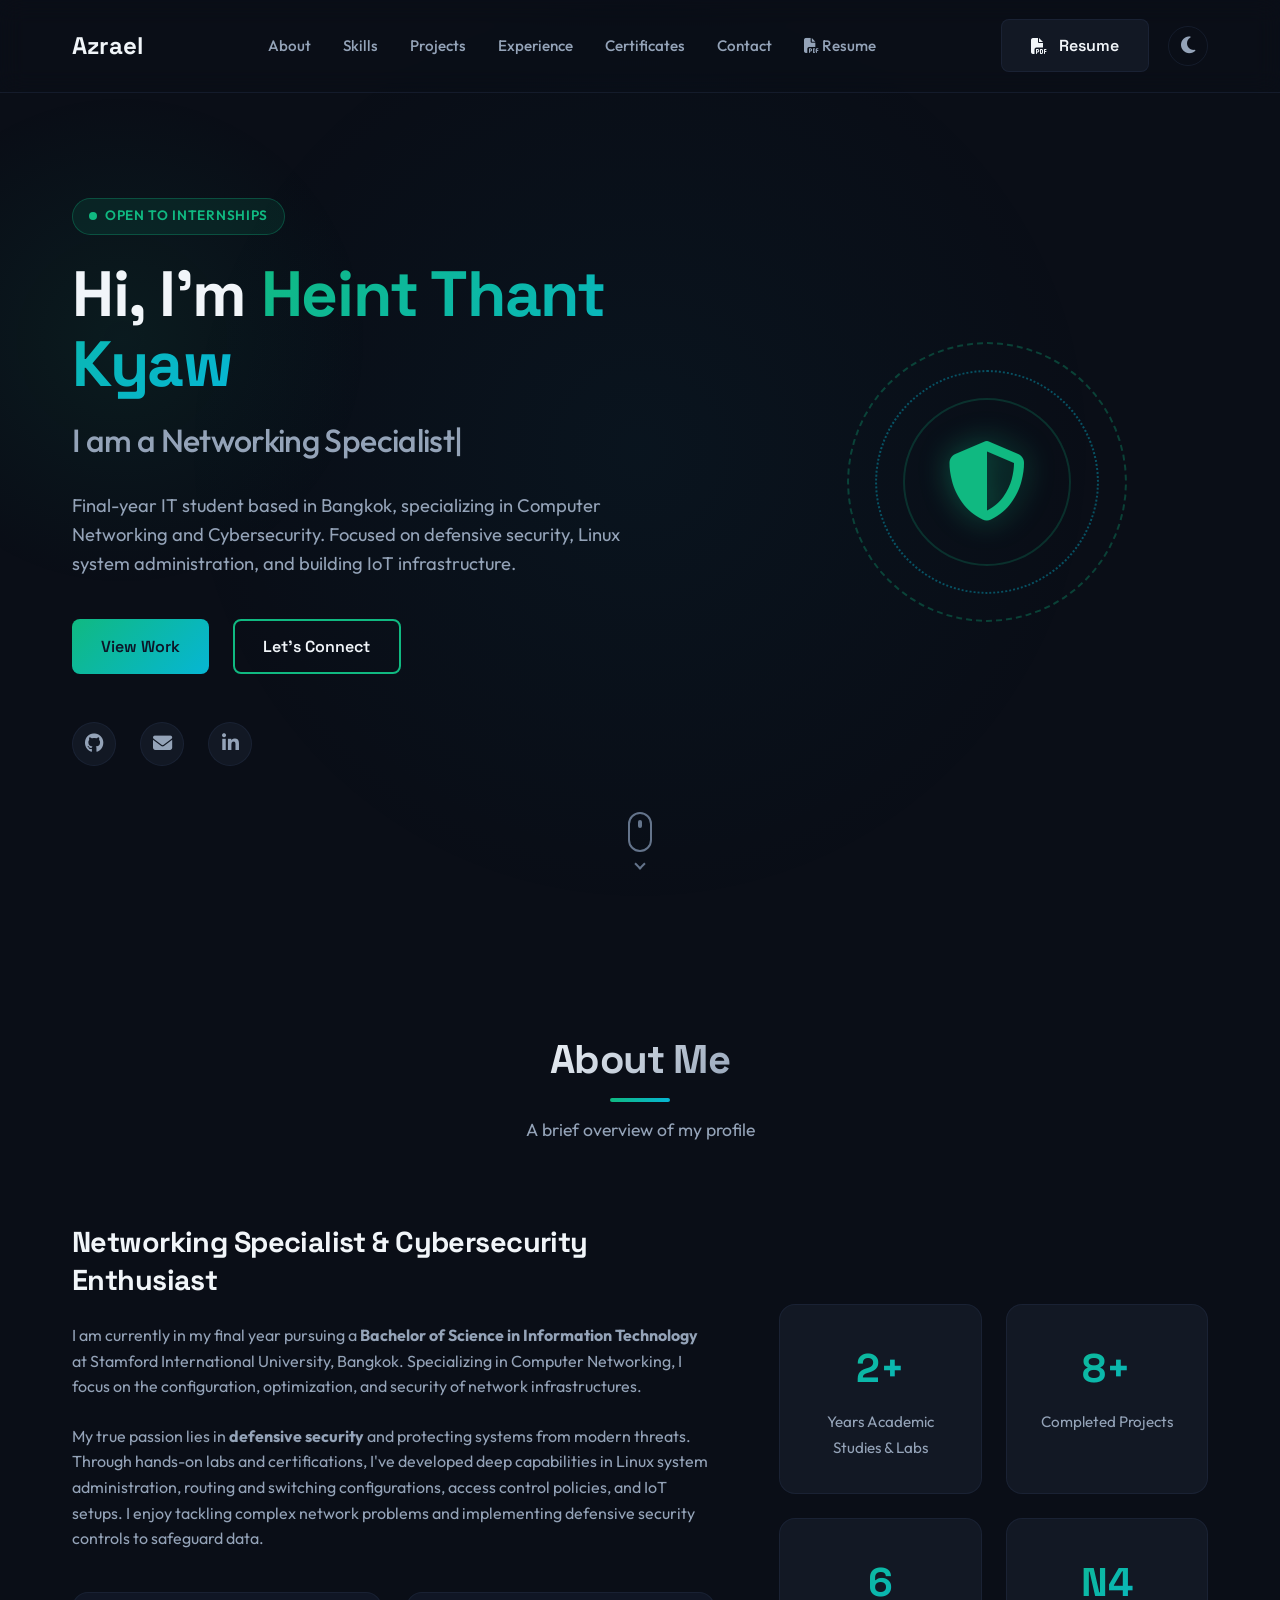
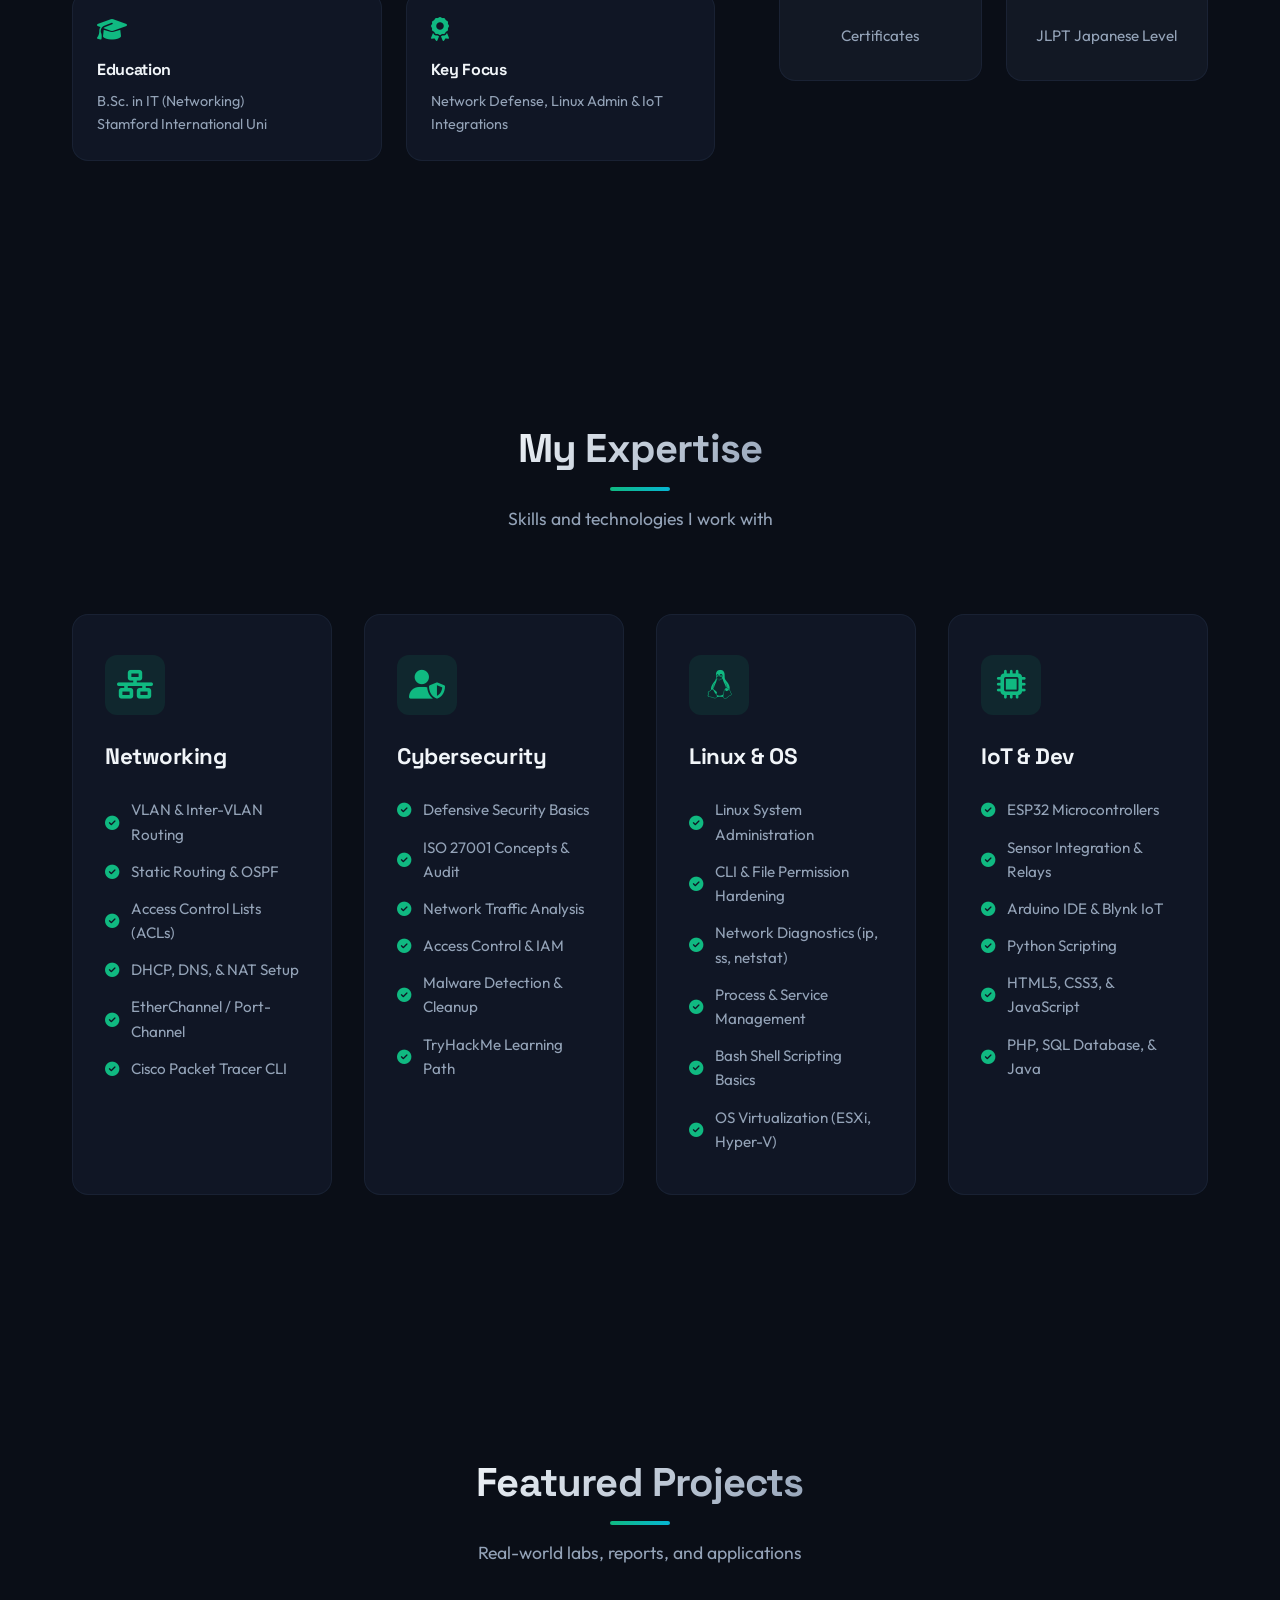
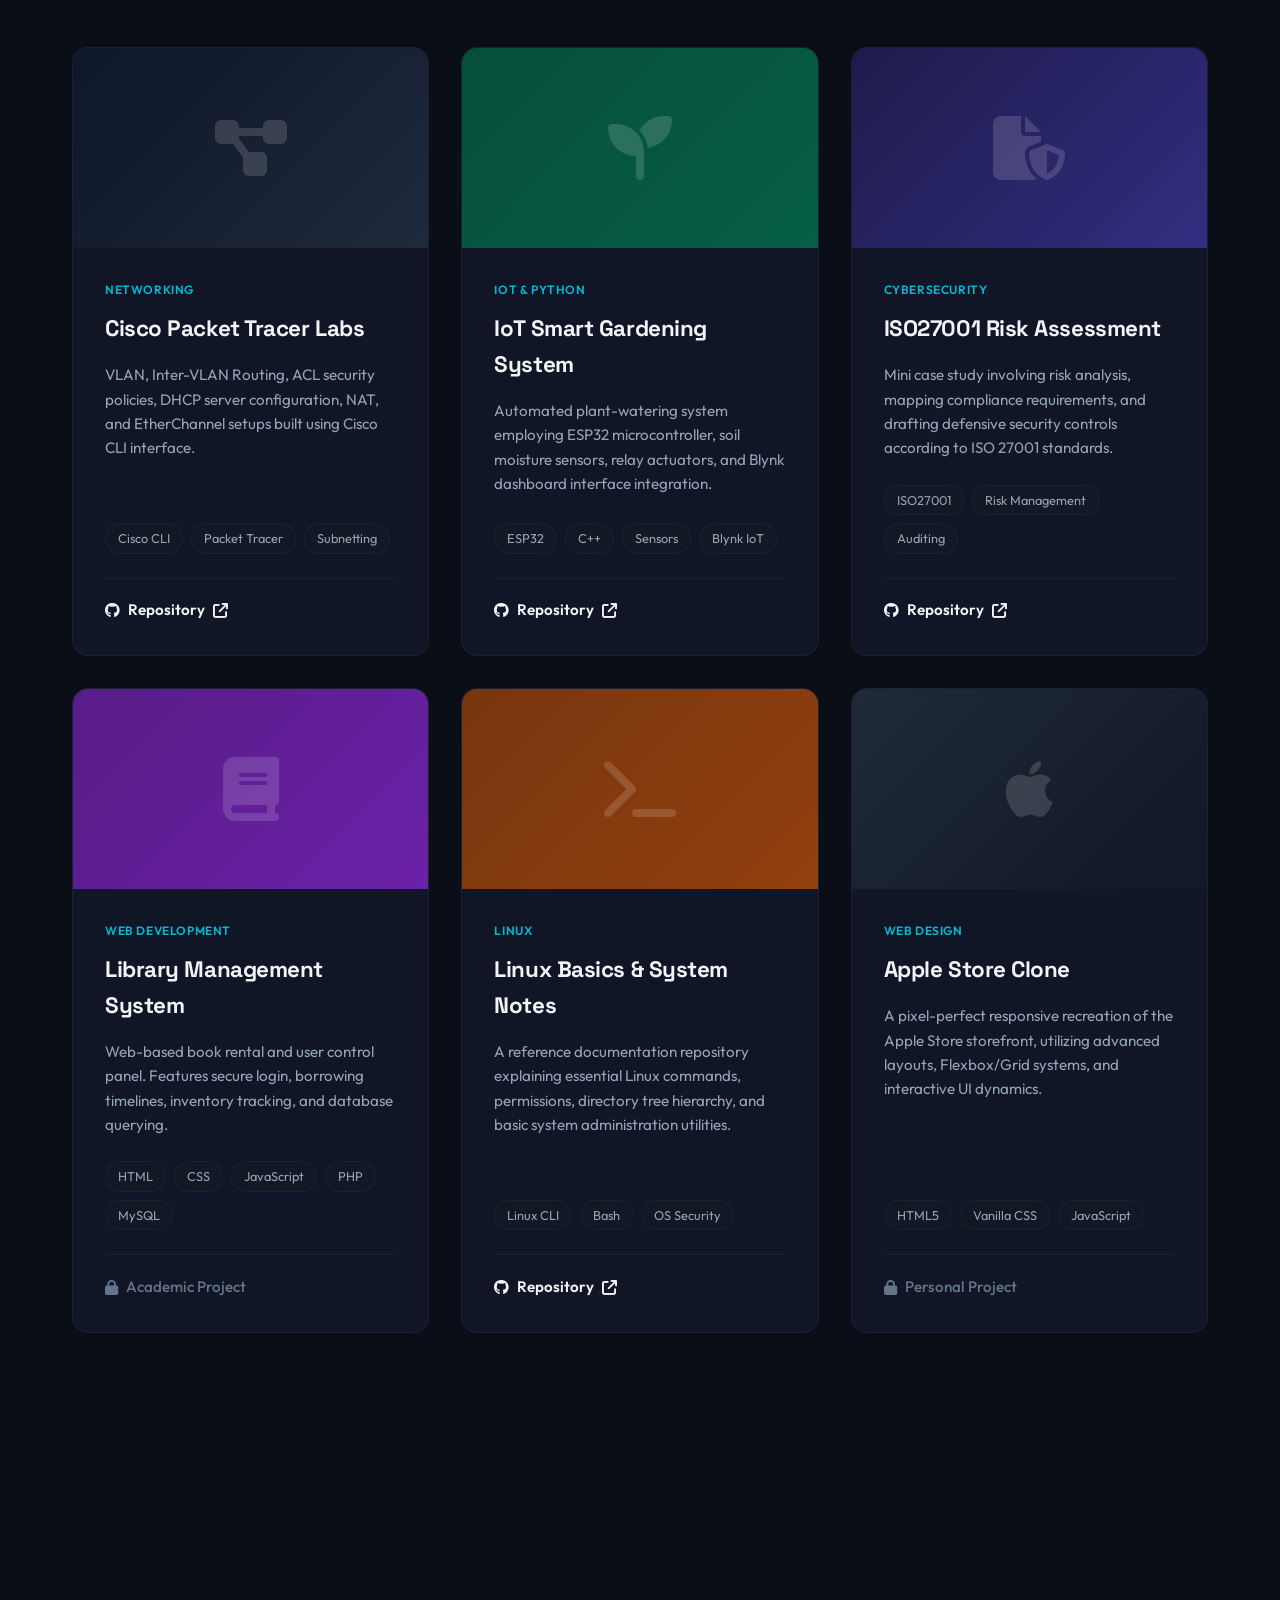
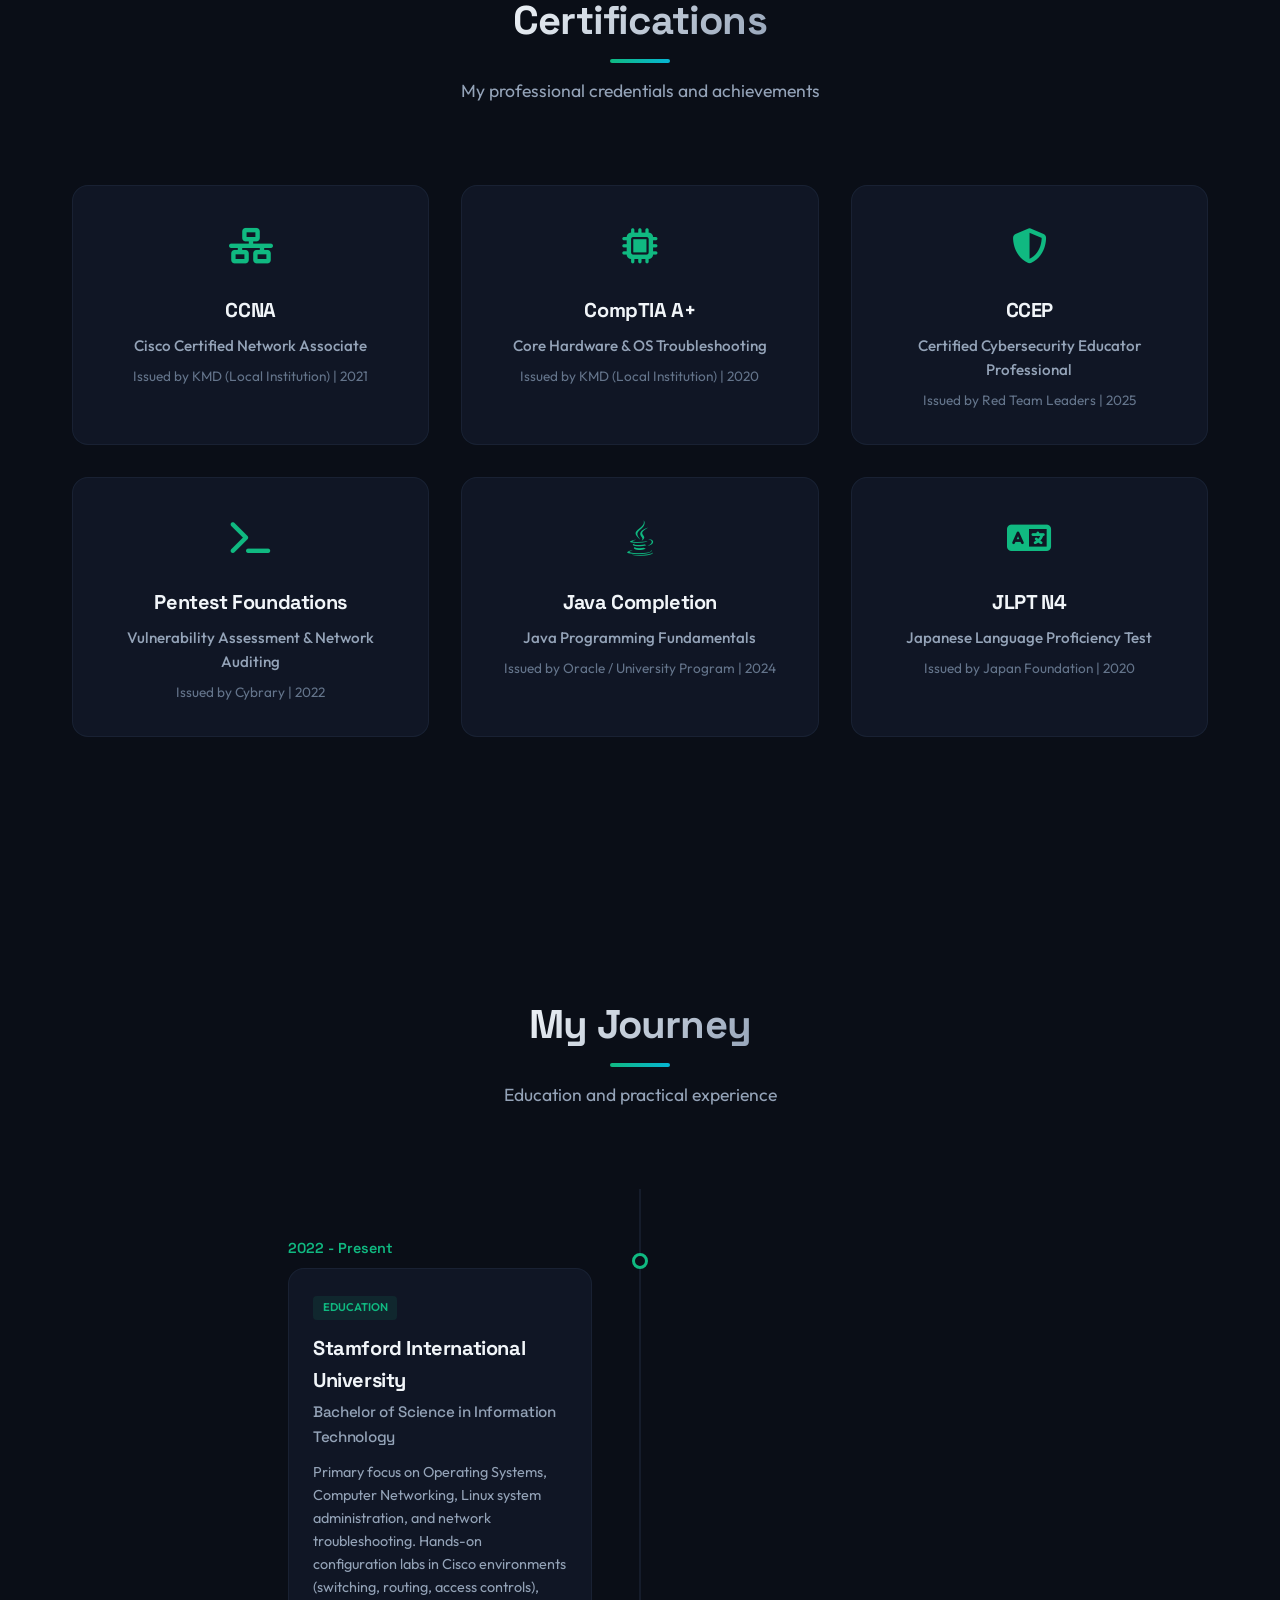
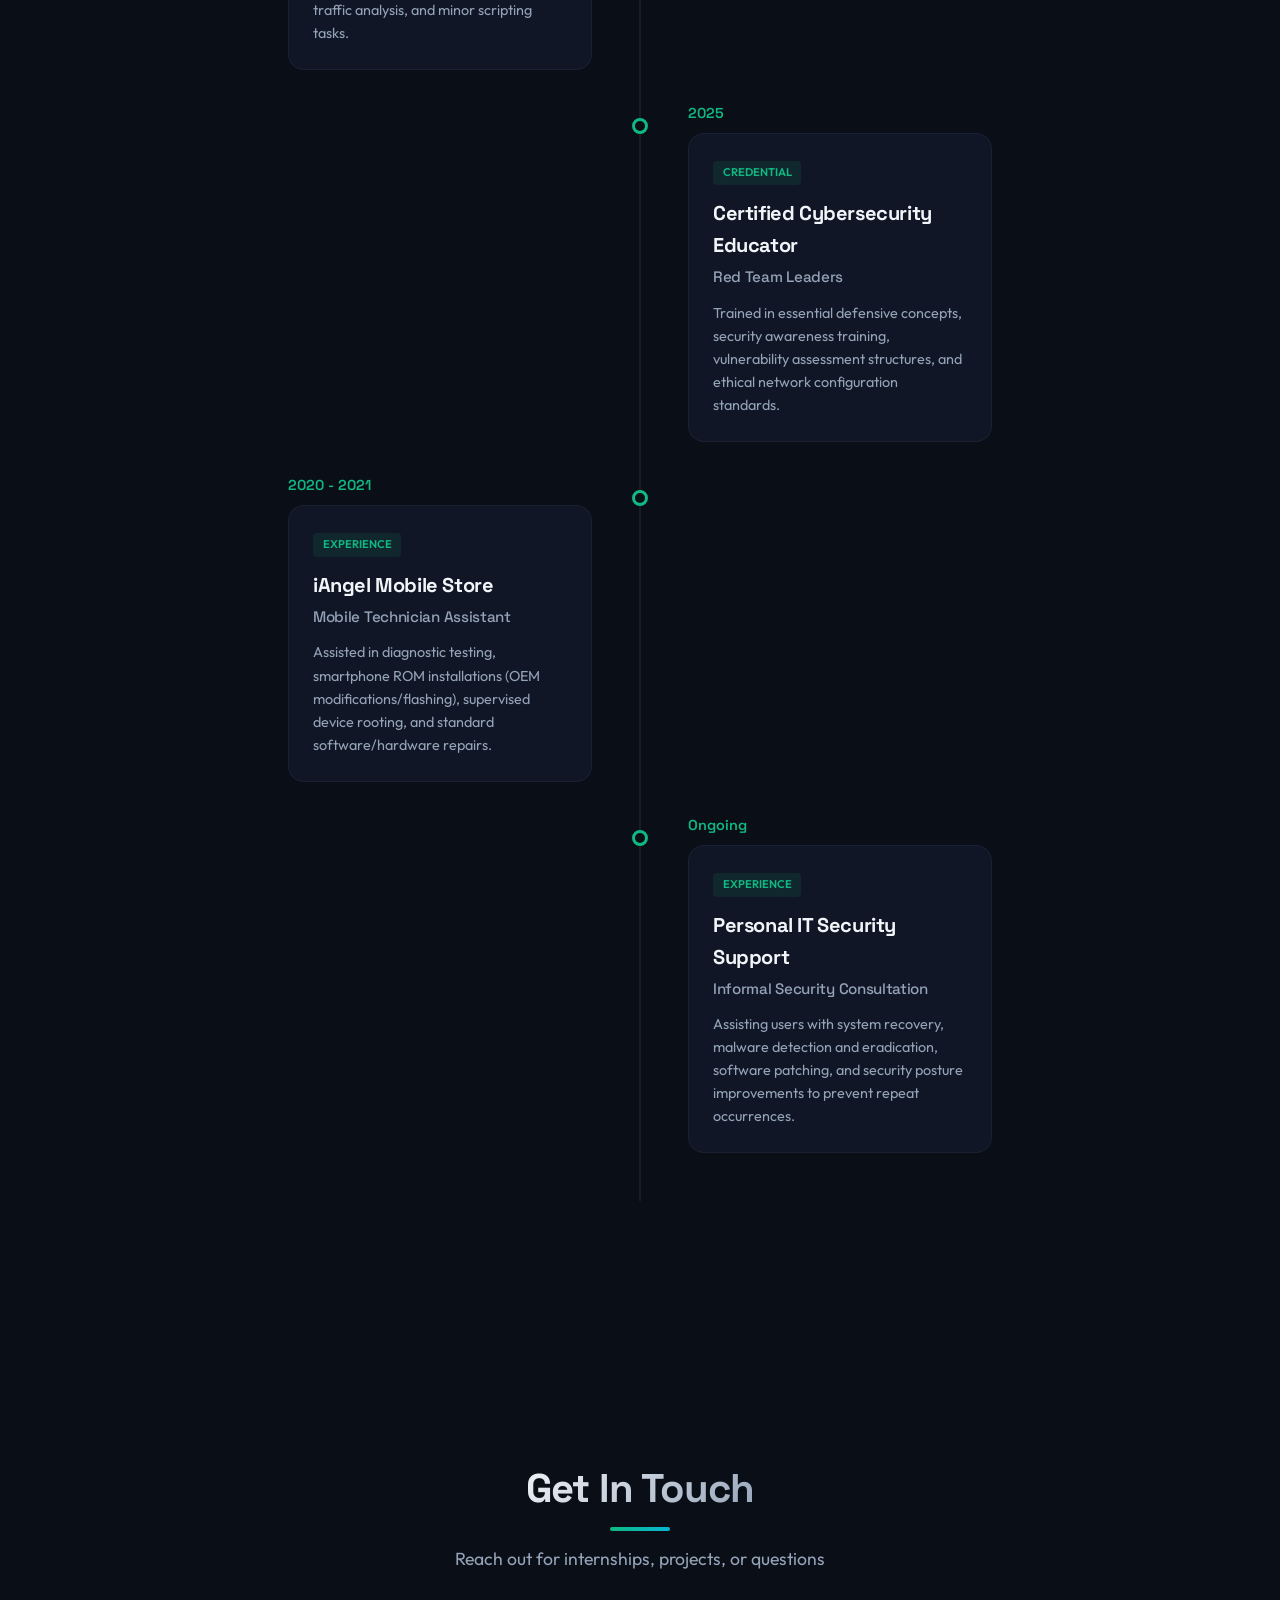
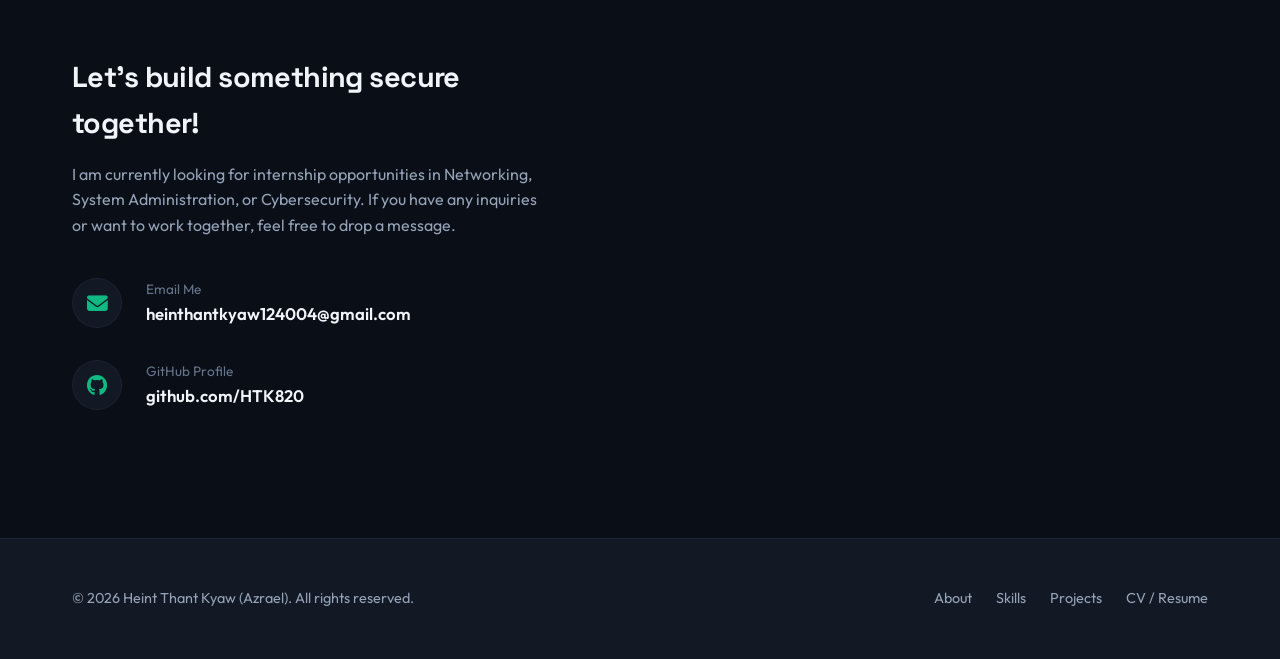
==== commit 02bbc1f5: "Update index.html" ====
--- a/index.html
+++ b/index.html
@@ -559,13 +559,7 @@
                                 </div>
                             </div>
 
-                            <div class="contact-item">
-                                <div class="item-icon"><i class="fa-solid fa-location-dot"></i></div>
-                                <div class="item-text">
-                                    <span>Location</span>
-                                    <p>Bangkok, Thailand</p>
-                                </div>
-                            </div>
+
 
                             <div class="contact-item">
                                 <div class="item-icon"><i class="fa-brands fa-github"></i></div>
